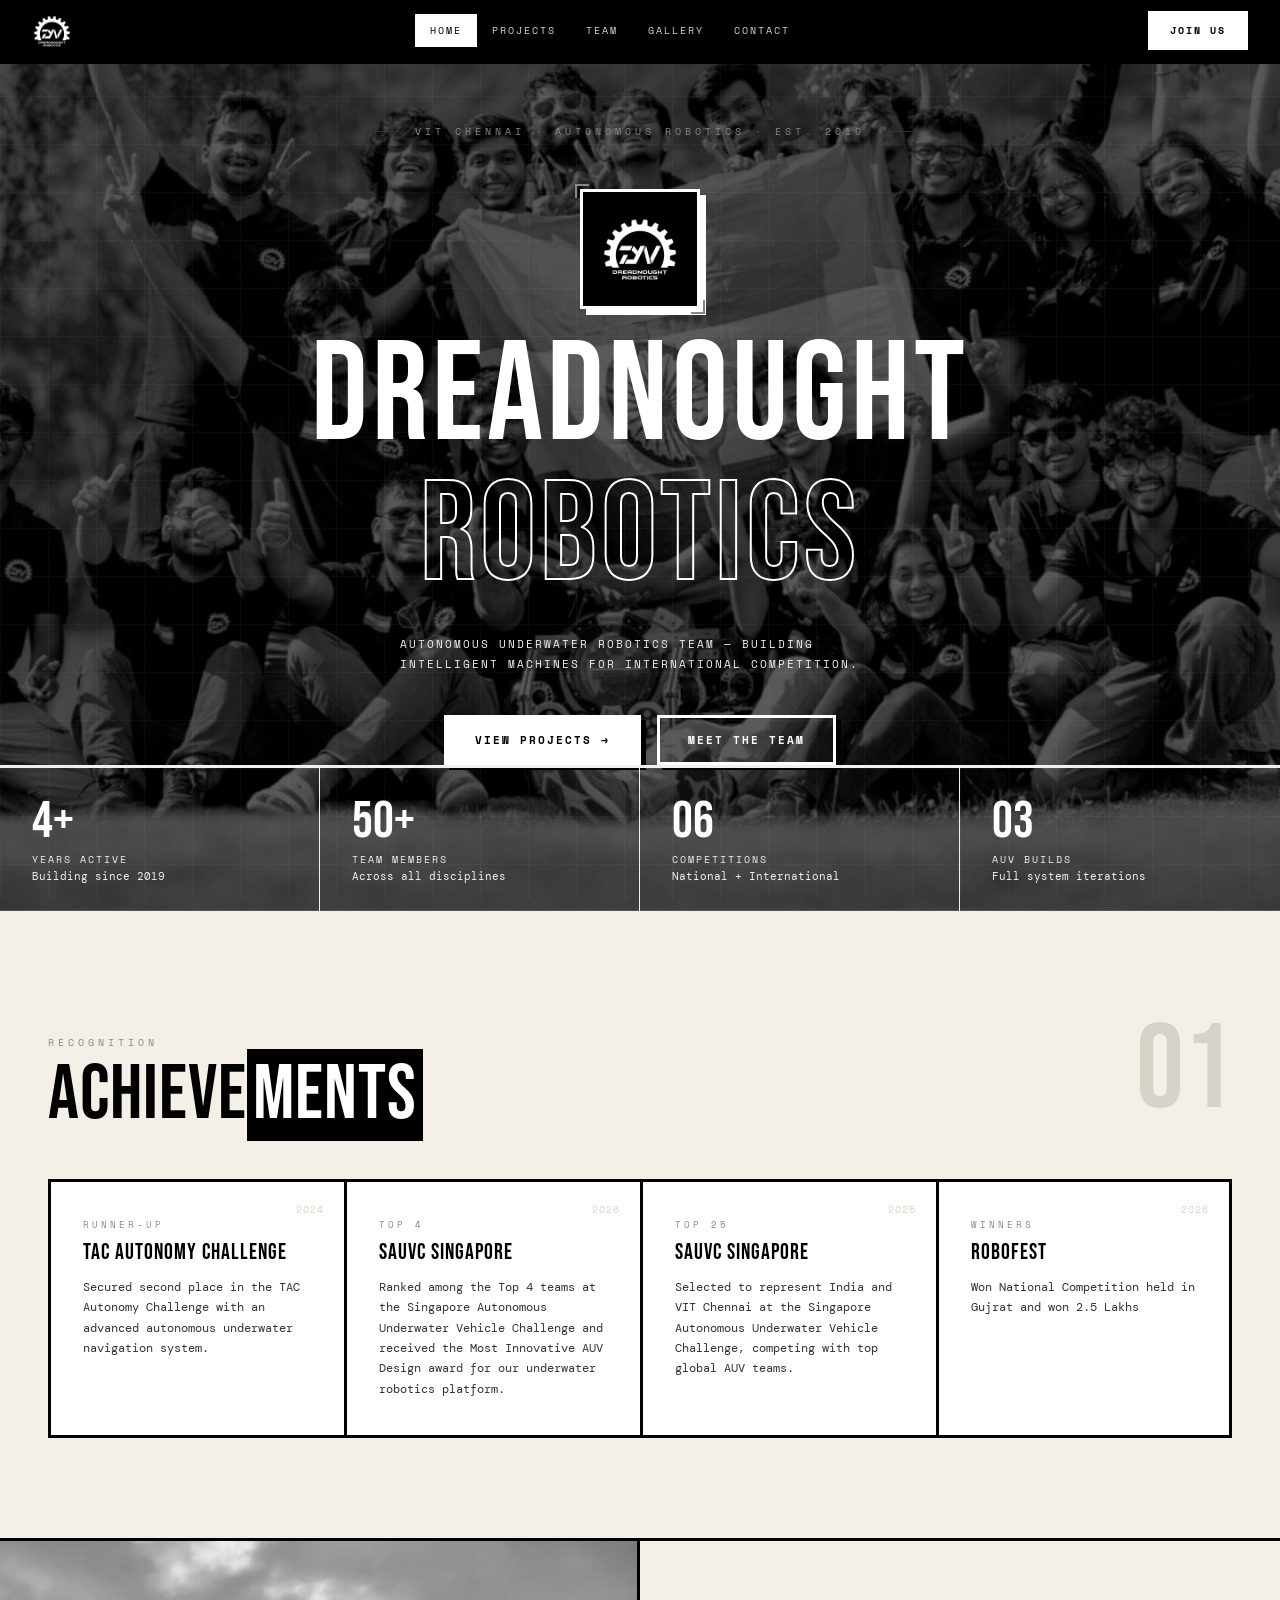
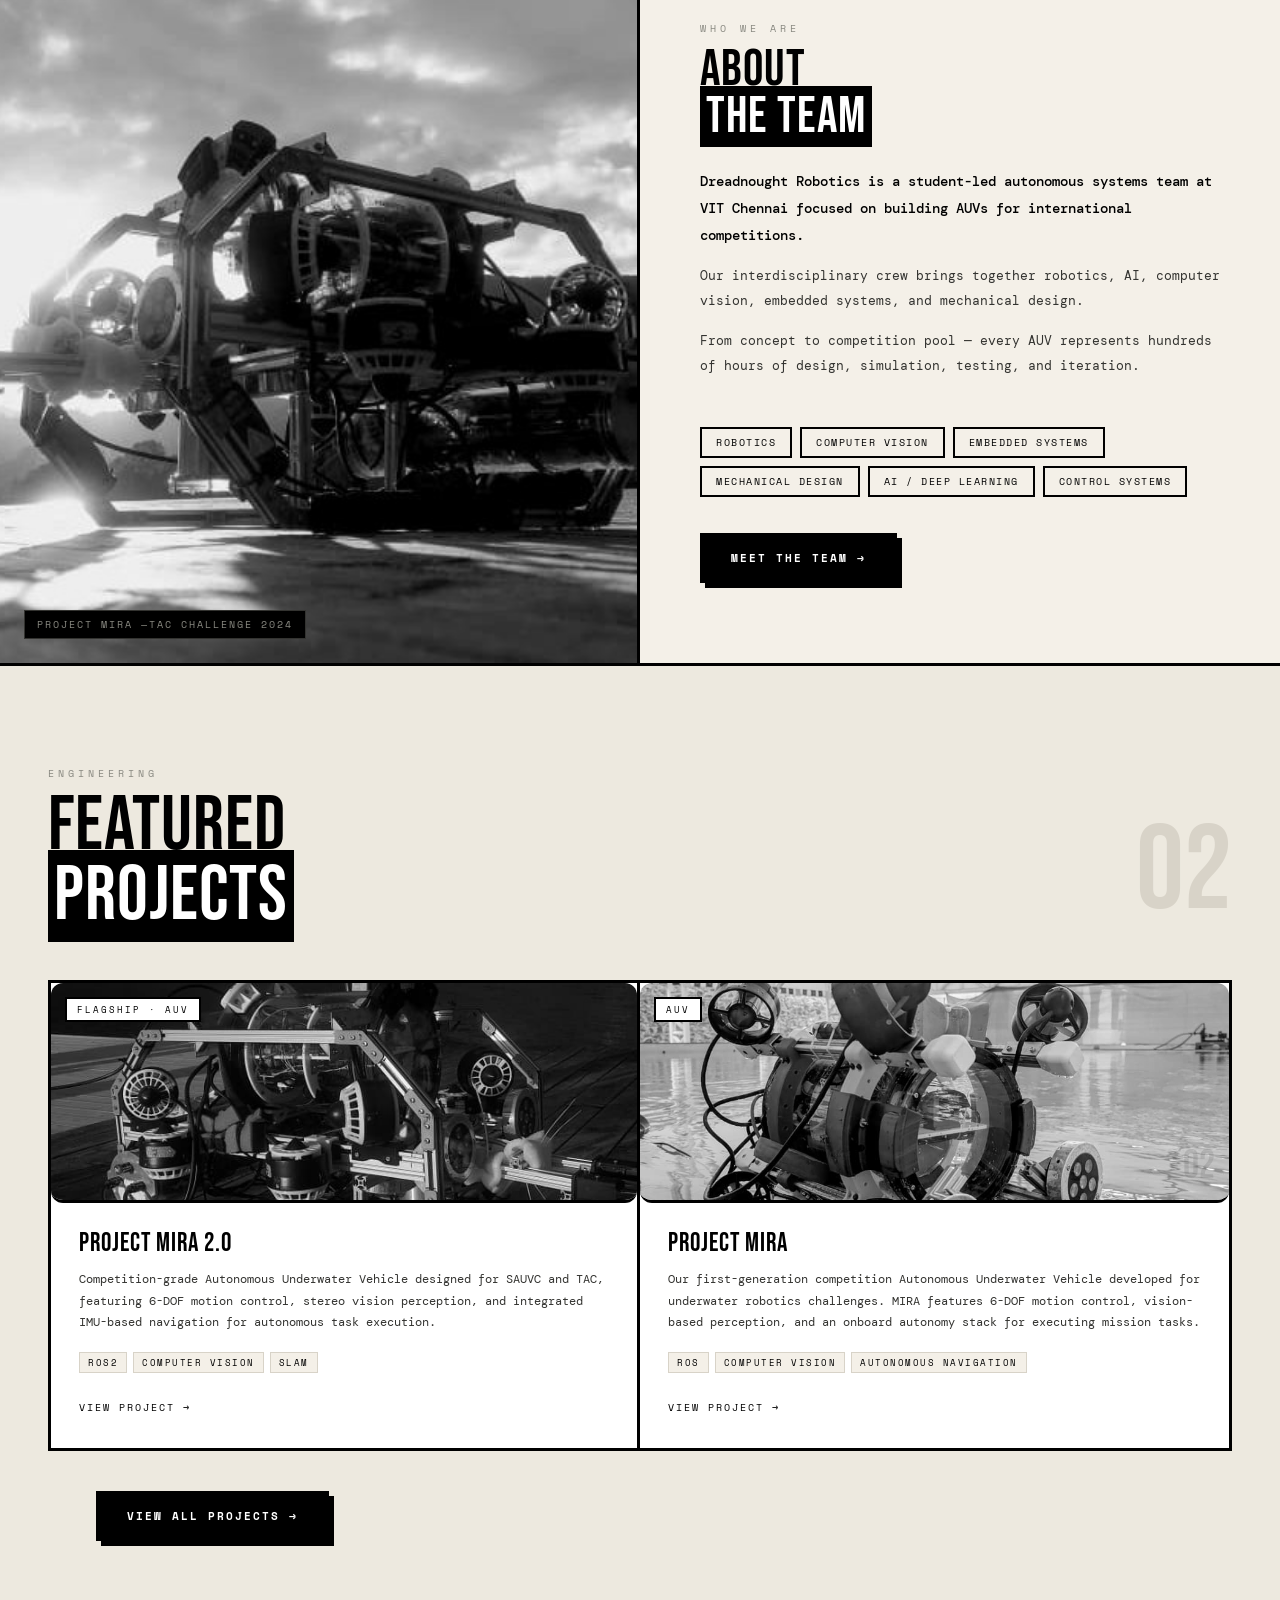
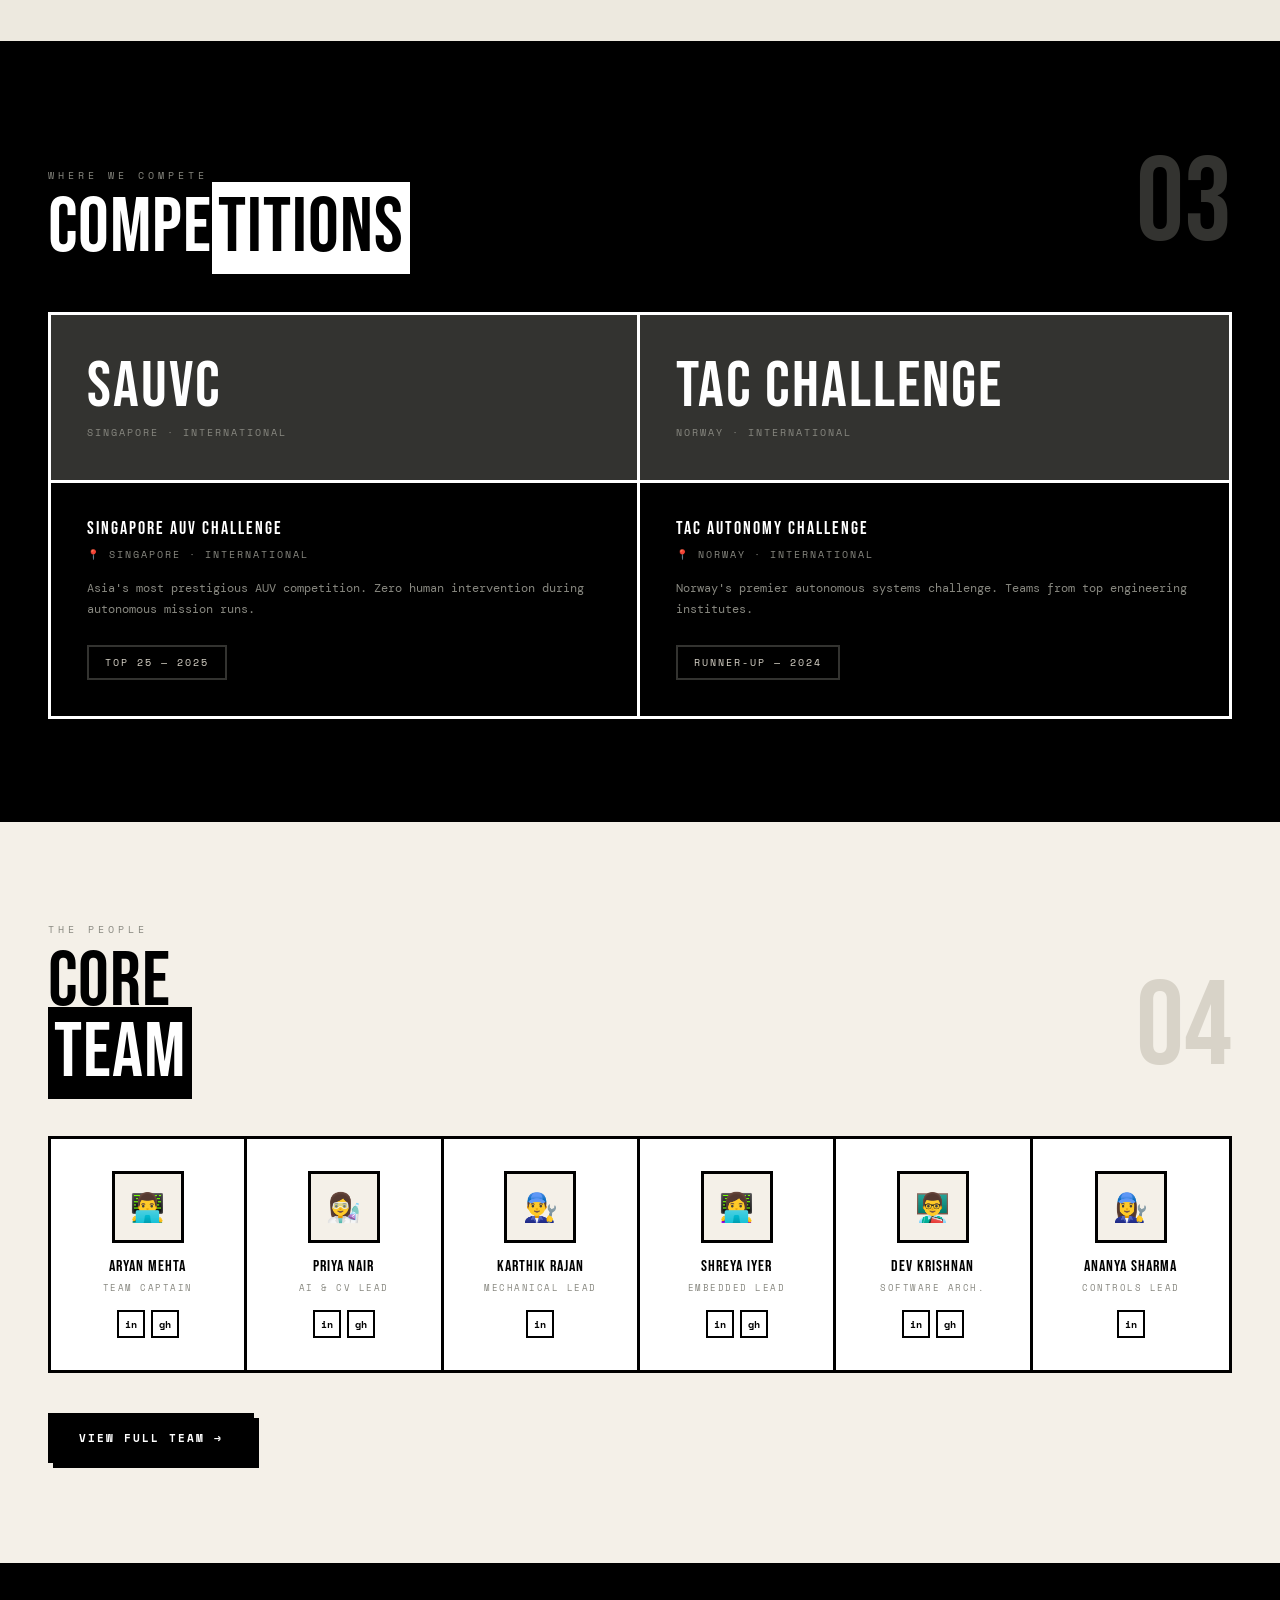
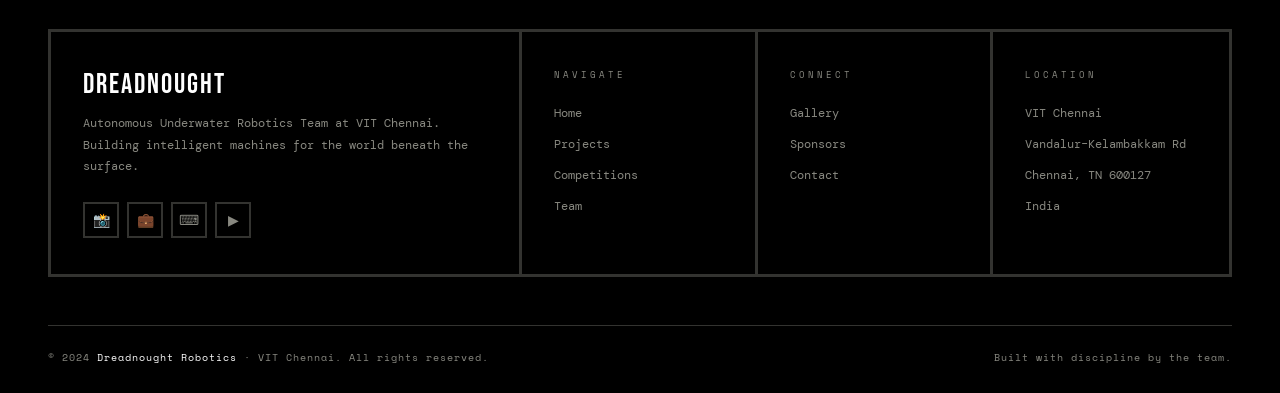
==== index.html @ ab7c11ac "routine: fixing team details" ====
<!DOCTYPE html>
<html lang="en">
<head>
  <meta charset="UTF-8">
  <meta name="viewport" content="width=device-width, initial-scale=1.0">
  <title>DREADNOUGHT ROBOTICS</title>
  <link href="https://fonts.googleapis.com/css2?family=Space+Mono:ital,wght@0,400;0,700;1,400;1,700&family=Bebas+Neue&family=DM+Mono:ital,wght@0,300;0,400;0,500;1,300&display=swap" rel="stylesheet">
  <link rel="stylesheet" href="styles.css">
</head>
<body>

<!-- NAVBAR -->

<nav id="navbar">
  <div class="nav-logo" onclick="showPage('home')">
    <!-- <div class="nav-logo-mark">D</div> -->
    <!-- <div class="nav-logo-text">Dreadnought</div> -->

    <img src="assets/DNT Logo Remastered White.png" alt="Dreadnought Logo" style="height:40px;">
  </div>
  <ul class="nav-links">
    <li><a href="#" onclick="showPage('home')"         id="nav-home"         class="active">Home</a></li>
    <li><a href="#" onclick="showPage('projects')"     id="nav-projects">Projects</a></li>
    <!-- <li><a href="#" onclick="showPage('competitions')" id="nav-competitions">Competitions</a></li> -->
    <li><a href="#" onclick="showPage('team')"         id="nav-team">Team</a></li>
    <li><a href="#" onclick="showPage('gallery')"      id="nav-gallery">Gallery</a></li>
    <!-- <li><a href="#" onclick="showPage('sponsors')"     id="nav-sponsors">Sponsors</a></li> -->
    <li><a href="#" onclick="showPage('contact')"      id="nav-contact">Contact</a></li>
  </ul>
  <a href="#" class="nav-cta" onclick="showPage('contact')">Join Us</a>
  <div class="hamburger" onclick="toggleMenu()">
    <span></span><span></span><span></span>
  </div>
</nav>

<div class="mobile-menu" id="mobile-menu">
  <a href="#" onclick="showPage('home');toggleMenu()">Home</a>
  <a href="#" onclick="showPage('projects');toggleMenu()">Projects</a>
  <!-- <a href="#" onclick="showPage('competitions');toggleMenu()">Competitions</a> -->

  <a href="#" onclick="showPage('team');toggleMenu()">Team</a>
  <a href="#" onclick="showPage('gallery');toggleMenu()">Gallery</a>
  <!-- <a href="#" onclick="showPage('sponsors');toggleMenu()">Sponsors</a> -->
  <a href="#" onclick="showPage('contact');toggleMenu()">Contact</a>
</div>


<!-- ============================================================
     HOME PAGE
     ============================================================ -->
<div id="page-home" class="page active">

  <!-- HERO -->
  <div class="hero">
    <div class="hero-center">
      <div class="hero-eyebrow">VIT Chennai &middot; Autonomous Robotics &middot; Est. 2019</div>
      <div class="hero-logo-block">
        <img src="assets/DNT Logo Remastered White.png" alt="DR Logo" style="width:80px; height:80px; object-fit:contain;">
      </div>
      <span class="hero-title-top">DREADNOUGHT</span>
      <span class="hero-title-bottom">ROBOTICS</span>
      <p class="hero-sub">Autonomous Underwater Robotics Team &mdash; Building intelligent machines for international competition.</p>
      <div class="hero-buttons">
        <button class="btn-brutal white" onclick="showPage('projects')">View Projects &rarr;</button>
        <button class="btn-brutal outline" onclick="showPage('team')">Meet the Team</button>
      </div>
    </div>
    <div class="hero-stats-bar">
      <div class="hero-stat-col">
        <div class="hero-stat-num">4+</div>
        <div class="hero-stat-label">Years Active</div>
        <div class="hero-stat-desc">Building since 2019</div>
      </div>
      <div class="hero-stat-col">
        <div class="hero-stat-num">50+</div>
        <div class="hero-stat-label">Team Members</div>
        <div class="hero-stat-desc">Across all disciplines</div>
      </div>
      <div class="hero-stat-col">
        <div class="hero-stat-num">06</div>
        <div class="hero-stat-label">Competitions</div>
        <div class="hero-stat-desc">National + International</div>
      </div>
      <div class="hero-stat-col">
        <div class="hero-stat-num">03</div>
        <div class="hero-stat-label">AUV Builds</div>
        <div class="hero-stat-desc">Full system iterations</div>
      </div>
    </div>
  </div>

  <!-- ACHIEVEMENTS -->
  <section class="achievements">
    <div class="section-inner">
      <div class="section-header">
        <div>
          <div class="section-label">Recognition</div>
          <div class="section-title">ACHIEVE<span class="inv">MENTS</span></div>
        </div>
        <div class="section-num">01</div>
      </div>
      <div class="achievements-grid">
        <div class="achievement-card">
          <div class="achievement-year">2024</div>
          <div class="achievement-rank">Runner-Up</div>
          <div class="achievement-title">TAC Autonomy Challenge</div>
          <div class="achievement-desc">Secured second place in the TAC Autonomy Challenge with an advanced autonomous underwater navigation system.</div>
        </div>
        <div class="achievement-card">
          <div class="achievement-year">2026</div>
          <div class="achievement-rank">Top 4</div>
          <div class="achievement-title">SAUVC Singapore</div>
          <div class="achievement-desc"> Ranked among the Top 4 teams at the Singapore Autonomous Underwater Vehicle Challenge and received the Most Innovative AUV Design award for our underwater robotics platform.</div>
        </div>
        <div class="achievement-card">
          <div class="achievement-year">2025</div>
          <div class="achievement-rank">Top 25</div>
          <div class="achievement-title">SAUVC Singapore</div>
          <div class="achievement-desc">Selected to represent India and VIT Chennai at the Singapore Autonomous Underwater Vehicle Challenge, competing with top global AUV teams.</div>
        </div>
        <div class="achievement-card">
          <div class="achievement-year">2026</div>
          <div class="achievement-rank">Winners</div>
          <div class="achievement-title">Robofest</div>
          <div class="achievement-desc">Won National Competition held in Gujrat and won 2.5 Lakhs</div>
        </div>
      </div>
    </div>
  </section>

  <!-- ABOUT -->
  <div class="about">
    <div class="about-img-side">
      <img src="assets/AUV-MIRA223.jpeg" alt="MIRA AUV 2023" style="width:100%; height:100%; object-fit:cover;">
      <div class="about-img-label">Project MIRA &mdash;TAC Challenge 2024</div>
    </div>
    <div class="about-content-side">
      <div class="section-label">Who We Are</div>
      <div class="section-title" style="font-size:clamp(40px,4vw,60px);margin-bottom:28px;">ABOUT<br><span class="inv">THE TEAM</span></div>
      <p class="about-text primary">Dreadnought Robotics is a student-led autonomous systems team at VIT Chennai focused on building AUVs for international competitions.</p>
      <p class="about-text">Our interdisciplinary crew brings together robotics, AI, computer vision, embedded systems, and mechanical design.</p>
      <p class="about-text">From concept to competition pool &mdash; every AUV represents hundreds of hours of design, simulation, testing, and iteration.</p>
      <div class="about-tags">
        <span class="about-tag">Robotics</span>
        <span class="about-tag">Computer Vision</span>
        <span class="about-tag">Embedded Systems</span>
        <span class="about-tag">Mechanical Design</span>
        <span class="about-tag">AI / Deep Learning</span>
        <span class="about-tag">Control Systems</span>
      </div>
      <div style="margin-top:36px;">
        <button class="btn-brutal dark" onclick="showPage('team')">Meet the Team &rarr;</button>
      </div>
    </div>
  </div>

  <!-- FEATURED PROJECTS -->
  <section class="projects-section">
    <div class="section-inner">
      <div class="section-header">
        <div>
          <div class="section-label">Engineering</div>
          <div class="section-title">FEATURED<br><span class="inv">PROJECTS</span></div>
        </div>
        <div class="section-num">02</div>
      </div>
    </div>
    <div class="projects-grid">
      <div class="project-card" onclick="showPage('projects')">
        <div class="project-img-neo">
          <img src="assets/MIRA2.jpeg" alt="Project MIRA 2.0 AUV">
          <div class="project-img-badge">Flagship · AUV</div>
          <div class="project-num">01</div>
        </div>
        <div class="project-content-inner">
          <div class="project-title">Project MIRA 2.0 </div>
          <div class="project-desc">Competition-grade Autonomous Underwater Vehicle designed for SAUVC and TAC, featuring 6-DOF motion control, stereo vision perception, and integrated IMU-based navigation for autonomous task execution.</div>
          <div class="project-tags"><span class="project-tag">ROS2</span><span class="project-tag">Computer Vision</span><span class="project-tag">SLAM</span></div>
          <a class="project-link">View Project &rarr;</a>
        </div>
      </div>
      <div class="project-card" onclick="showPage('projects')">
  <div class="project-img-neo">
    <img src="assets/MIRA1.jpeg" alt="Project MIRA AUV">
    <div class="project-img-badge">AUV</div>
    <div class="project-num">02</div>
  </div>

  <div class="project-content-inner">
    <div class="project-title">Project MIRA</div>

    <div class="project-desc">
      Our first-generation competition Autonomous Underwater Vehicle developed for underwater robotics challenges.
      MIRA features 6-DOF motion control, vision-based perception, and an onboard autonomy stack for executing mission tasks.
    </div>

    <div class="project-tags">
      <span class="project-tag">ROS</span>
      <span class="project-tag">Computer Vision</span>
      <span class="project-tag">Autonomous Navigation</span>
    </div>

    <a class="project-link">View Project &rarr;</a>
  </div>
</div>
    </div>
    <div style="padding:40px 48px 0; max-width:1280px; margin:0 auto;">
      <button class="btn-brutal dark" onclick="showPage('projects')">View All Projects &rarr;</button>
    </div>
  </section>

  <!-- COMPETITIONS PREVIEW -->
  <section class="competitions-section">
    <div class="section-inner">
      <div class="section-header">
        <div>
          <div class="section-label">Where We Compete</div>
          <div class="section-title" style="color:var(--white);">COMPE<span style="background:var(--white);color:var(--black);padding:0 6px;">TITIONS</span></div>
        </div>
        <div class="section-num" style="color:var(--grey-dark);">03</div>
      </div>
      <div class="competitions-grid">
        <div class="competition-card" onclick="showPage('competitions')">
          <div class="competition-header">
            <div>
              <div class="competition-header-title">SAUVC</div>
              <div style="font-family:var(--font-mono);font-size:10px;letter-spacing:2px;color:var(--grey-mid);margin-top:6px;text-transform:uppercase;">Singapore &middot; International</div>
            </div>
          </div>
          <div class="competition-content">
            <div class="competition-name">Singapore AUV Challenge</div>
            <div class="competition-location">&#x1F4CD; Singapore &middot; International</div>
            <div class="competition-desc">Asia's most prestigious AUV competition. Zero human intervention during autonomous mission runs.</div>
            <div class="competition-result"> TOP 25 &mdash; 2025</div>
          </div>
        </div>
        <div class="competition-card" onclick="showPage('competitions')">
          <div class="competition-header">
            <div>
              <div class="competition-header-title">TAC Challenge</div>
              <div style="font-family:var(--font-mono);font-size:10px;letter-spacing:2px;color:var(--grey-mid);margin-top:6px;text-transform:uppercase;">Norway &middot; International</div>
            </div>
          </div>
          <div class="competition-content">
            <div class="competition-name">TAC Autonomy Challenge</div>
            <div class="competition-location">&#x1F4CD; Norway &middot; International</div>
            <div class="competition-desc">Norway's premier autonomous systems challenge. Teams from top engineering institutes.</div>
            <div class="competition-result"> Runner-Up &mdash; 2024</div>
          </div>
        </div>
      </div>
    </div>
  </section>

  <!-- TEAM PREVIEW -->
  <section class="team-preview">
    <div class="section-inner">
      <div class="section-header">
        <div>
          <div class="section-label">The People</div>
          <div class="section-title">CORE<br><span class="inv">TEAM</span></div>
        </div>
        <div class="section-num">04</div>
      </div>
      <div class="team-preview-grid">
        <div class="team-card"><div class="team-avatar">&#x1F468;&#x200D;&#x1F4BB;</div><div class="team-name">Aryan Mehta</div><div class="team-role">Team Captain</div><div class="team-links"><div class="team-link-btn">in</div><div class="team-link-btn">gh</div></div></div>
        <div class="team-card"><div class="team-avatar">&#x1F469;&#x200D;&#x1F52C;</div><div class="team-name">Priya Nair</div><div class="team-role">AI &amp; CV Lead</div><div class="team-links"><div class="team-link-btn">in</div><div class="team-link-btn">gh</div></div></div>
        <div class="team-card"><div class="team-avatar">&#x1F468;&#x200D;&#x1F527;</div><div class="team-name">Karthik Rajan</div><div class="team-role">Mechanical Lead</div><div class="team-links"><div class="team-link-btn">in</div></div></div>
        <div class="team-card"><div class="team-avatar">&#x1F469;&#x200D;&#x1F4BB;</div><div class="team-name">Shreya Iyer</div><div class="team-role">Embedded Lead</div><div class="team-links"><div class="team-link-btn">in</div><div class="team-link-btn">gh</div></div></div>
        <div class="team-card"><div class="team-avatar">&#x1F468;&#x200D;&#x1F3EB;</div><div class="team-name">Dev Krishnan</div><div class="team-role">Software Arch.</div><div class="team-links"><div class="team-link-btn">in</div><div class="team-link-btn">gh</div></div></div>
        <div class="team-card"><div class="team-avatar">&#x1F469;&#x200D;&#x1F527;</div><div class="team-name">Ananya Sharma</div><div class="team-role">Controls Lead</div><div class="team-links"><div class="team-link-btn">in</div></div></div>
      </div>
      <div style="margin-top:40px;">
        <button class="btn-brutal dark" onclick="showPage('team')">View Full Team &rarr;</button>
      </div>
    </div>
  </section>

  <!-- FOOTER -->
  <footer>
    <div class="footer-grid">
      <div class="footer-col">
        <div class="footer-brand-name">DREADNOUGHT</div>
        <p class="footer-tagline">Autonomous Underwater Robotics Team at VIT Chennai. Building intelligent machines for the world beneath the surface.</p>
        <div class="footer-socials">
          <div class="footer-social">&#x1F4F8;</div>
          <div class="footer-social">&#x1F4BC;</div>
          <div class="footer-social">&#x2328;</div>
          <div class="footer-social">&#x25B6;</div>
        </div>
      </div>
      <div class="footer-col">
        <div class="footer-col-title">Navigate</div>
        <ul class="footer-links">
          <li><a href="#" onclick="showPage('home')">Home</a></li>
          <li><a href="#" onclick="showPage('projects')">Projects</a></li>
          <li><a href="#" onclick="showPage('competitions')">Competitions</a></li>
          <li><a href="#" onclick="showPage('team')">Team</a></li>
        </ul>
      </div>
      <div class="footer-col">
        <div class="footer-col-title">Connect</div>
        <ul class="footer-links">
          <li><a href="#" onclick="showPage('gallery')">Gallery</a></li>
          <li><a href="#" onclick="showPage('sponsors')">Sponsors</a></li>
          <li><a href="#" onclick="showPage('contact')">Contact</a></li>
        </ul>
      </div>
      <div class="footer-col">
        <div class="footer-col-title">Location</div>
        <ul class="footer-links">
          <li><a href="#">VIT Chennai</a></li>
          <li><a href="#">Vandalur&ndash;Kelambakkam Rd</a></li>
          <li><a href="#">Chennai, TN 600127</a></li>
          <li><a href="#">India</a></li>
        </ul>
      </div>
    </div>
    <div class="footer-bottom">
      <div class="footer-copy">&copy; 2024 <span>Dreadnought Robotics</span> &middot; VIT Chennai. All rights reserved.</div>
      <div class="footer-copy" style="font-size:10px;">Built with discipline by the team.</div>
    </div>
  </footer>

</div><!-- /page-home -->


<!-- ============================================================
     PROJECTS PAGE
     ============================================================ -->
<div id="page-projects" class="page">
  <div class="page-banner">
    <div class="page-banner-sub">Engineering Work</div>
    <h1 class="page-banner-title">OUR <span class="stroke">PROJECTS</span></h1>
    <p class="page-banner-desc">Full AUV builds to specialized subsystem R&amp;D &mdash; each project advances our capability.</p>
    <div class="page-banner-num">02</div>
  </div>
  <div class="projects-page">
    <div class="projects-page-grid">
      <div class="proj-page-card">
        <div class="project-img-neo"><div class="project-img-neo-bg">AUV</div><div class="project-img-badge">Flagship</div><div class="project-num">01</div></div>
        <div class="project-content-inner">
          <div class="project-title">MIRA AUV</div>
          <div class="project-desc">8 thruster 6-DOF control, custom waterproof electronics, stereo vision, DVL-IMU navigation. Built for SAUVC tasks including gate navigation, buoy targeting, and torpedo firing.</div>
          <div class="project-tags"><span class="project-tag">ROS2</span><span class="project-tag">C++</span><span class="project-tag">Python</span><span class="project-tag">SLAM</span></div>
          <a class="project-link" href="#">GitHub &rarr;</a>
        </div>
      </div>
      <div class="proj-page-card">
        <div class="project-img-neo"><div class="project-img-neo-bg">ARM</div><div class="project-img-badge">Manipulation</div><div class="project-num">02</div></div>
        <div class="project-content-inner">
          <div class="project-title">Dexterous Arm</div>
          <div class="project-desc">7-DOF underwater manipulator with compliant force feedback. Custom servo controllers integrated with MIRA for competition manipulation challenges.</div>
          <div class="project-tags"><span class="project-tag">Servo Control</span><span class="project-tag">Force Sensing</span><span class="project-tag">MoveIt2</span></div>
          <a class="project-link" href="#">GitHub &rarr;</a>
        </div>
      </div>
      <div class="proj-page-card">
        <div class="project-img-neo"><div class="project-img-neo-bg">CV</div><div class="project-img-badge">AI / Vision</div><div class="project-num">03</div></div>
        <div class="project-content-inner">
          <div class="project-title">CV Detection Pipeline</div>
          <div class="project-desc">Real-time underwater detection and segmentation. Custom YOLOv8 models trained for gates, buoys, and markers in variable visibility conditions.</div>
          <div class="project-tags"><span class="project-tag">YOLOv8</span><span class="project-tag">PyTorch</span><span class="project-tag">OpenCV</span><span class="project-tag">TensorRT</span></div>
          <a class="project-link" href="#">GitHub &rarr;</a>
        </div>
      </div>
      <div class="proj-page-card">
        <div class="project-img-neo"><div class="project-img-neo-bg">NAV</div><div class="project-img-badge">Navigation</div><div class="project-num">04</div></div>
        <div class="project-content-inner">
          <div class="project-title">Navigation Stack</div>
          <div class="project-desc">Sensor fusion combining DVL velocity, IMU orientation, pressure depth. Extended Kalman Filter with &lt;5cm position accuracy.</div>
          <div class="project-tags"><span class="project-tag">EKF</span><span class="project-tag">DVL</span><span class="project-tag">IMU Fusion</span></div>
          <a class="project-link" href="#">GitHub &rarr;</a>
        </div>
      </div>
      <div class="proj-page-card">
        <div class="project-img-neo"><div class="project-img-neo-bg">PCB</div><div class="project-img-badge">Hardware</div><div class="project-num">05</div></div>
        <div class="project-content-inner">
          <div class="project-title">Power &amp; Electronics PCB</div>
          <div class="project-desc">Custom power distribution and control board. LiPo BMS, thruster ESC control, kill switch, leak detection, and full sensor data logging.</div>
          <div class="project-tags"><span class="project-tag">PCB Design</span><span class="project-tag">KiCad</span><span class="project-tag">STM32</span><span class="project-tag">BMS</span></div>
          <a class="project-link" href="#">GitHub &rarr;</a>
        </div>
      </div>
      <div class="proj-page-card">
        <div class="project-img-neo"><div class="project-img-neo-bg">SIM</div><div class="project-img-badge">Simulation</div><div class="project-num">06</div></div>
        <div class="project-content-inner">
          <div class="project-title">Gazebo Simulation</div>
          <div class="project-desc">High-fidelity Gazebo environment for MIRA testing. Hydrodynamic modeling, underwater rendering, and full sensor simulation for pre-pool validation.</div>
          <div class="project-tags"><span class="project-tag">Gazebo</span><span class="project-tag">ROS2</span><span class="project-tag">URDF</span><span class="project-tag">Hydrodynamics</span></div>
          <a class="project-link" href="#">GitHub &rarr;</a>
        </div>
      </div>
    </div>
  </div>
  <footer><div class="footer-bottom" style="border-top:none;"><div class="footer-copy">&copy; 2024 <span>Dreadnought Robotics</span></div><a href="#" onclick="showPage('home')" style="font-family:var(--font-mono);font-size:10px;color:var(--grey-mid);">&larr; Home</a></div></footer>
</div><!-- /page-projects -->


<!-- ============================================================
     COMPETITIONS PAGE
     ============================================================ -->
<div id="page-competitions" class="page">
  <div class="page-banner">
    <div class="page-banner-sub">Where We Compete</div>
    <h1 class="page-banner-title"><span class="stroke">COMPE</span>TITIONS</h1>
    <p class="page-banner-desc">Representing VIT Chennai on international and national stages against the best in the world.</p>
    <div class="page-banner-num">03</div>
  </div>
  <div class="comp-page">
    <div class="comp-block">
      <div class="comp-block-header">
        <div>
          <div class="comp-block-title">SAUVC</div>
          <div class="comp-block-subtitle">Singapore Autonomous Underwater Vehicle Challenge</div>
        </div>
        <div style="font-family:var(--font-display);font-size:80px;color:rgba(255,255,255,0.12);">&#x1F30A;</div>
      </div>
      <div class="comp-block-body">
        <div class="comp-block-left">
          <div class="comp-result-tag">&#x2713; Selected to Compete &mdash; 2023</div>
          <div class="comp-info-row"><div class="comp-info-label">Full Name</div><div class="comp-info-value">Singapore Autonomous Underwater Vehicle Challenge</div></div>
          <div class="comp-info-row"><div class="comp-info-label">Location</div><div class="comp-info-value">Singapore &middot; Annual International Competition</div></div>
          <div class="comp-info-row"><div class="comp-info-label">About</div><div class="comp-info-value">Asia's most prestigious AUV competition. Teams from universities globally must complete all missions fully autonomously &mdash; zero human intervention during runs.</div></div>
        </div>
        <div class="comp-block-right">
          <div class="comp-tasks-title">Competition Tasks</div>
          <ul class="comp-tasks-list">
            <li class="comp-task-item">Gate Navigation</li>
            <li class="comp-task-item">Buoy Targeting &amp; Touching</li>
            <li class="comp-task-item">Torpedo Firing</li>
            <li class="comp-task-item">Object Dropping into Bins</li>
            <li class="comp-task-item">Acoustic Homing</li>
            <li class="comp-task-item">Position Hold</li>
          </ul>
        </div>
      </div>
    </div>
    <div class="comp-block" style="margin-top:32px;">
      <div class="comp-block-header">
        <div>
          <div class="comp-block-title">TAC</div>
          <div class="comp-block-subtitle">TAC Autonomy Challenge &mdash; India</div>
        </div>
        <div style="font-family:var(--font-display);font-size:80px;color:rgba(255,255,255,0.12);">&#x2699;&#xFE0F;</div>
      </div>
      <div class="comp-block-body">
        <div class="comp-block-left">
          <div class="comp-result-tag">&#x1F948; Runner-Up &mdash; 2023</div>
          <div class="comp-info-row"><div class="comp-info-label">Full Name</div><div class="comp-info-value">TAC Autonomy Challenge</div></div>
          <div class="comp-info-row"><div class="comp-info-label">Location</div><div class="comp-info-value">India &middot; Annual National Competition</div></div>
          <div class="comp-info-row"><div class="comp-info-label">About</div><div class="comp-info-value">India's premier autonomous systems challenge. Attracts teams from IITs, NITs, and top engineering institutions. Dreadnought secured Runner-Up in the underwater category in 2023.</div></div>
        </div>
        <div class="comp-block-right">
          <div class="comp-tasks-title">Competition Tasks</div>
          <ul class="comp-tasks-list">
            <li class="comp-task-item">Autonomous Navigation</li>
            <li class="comp-task-item">Underwater Object Detection</li>
            <li class="comp-task-item">Waypoint Following</li>
            <li class="comp-task-item">System Integration Judging</li>
          </ul>
        </div>
      </div>
    </div>
  </div>
  <footer><div class="footer-bottom" style="border-top:none;"><div class="footer-copy">&copy; 2024 <span>Dreadnought Robotics</span></div><a href="#" onclick="showPage('home')" style="font-family:var(--font-mono);font-size:10px;color:var(--grey-mid);">&larr; Home</a></div></footer>
</div><!-- /page-competitions -->


<!-- ============================================================
     TEAM PAGE
     ============================================================ -->
<div id="page-team" class="page">
  <div class="page-banner">
    <div class="page-banner-sub">The People</div>
    <h1 class="page-banner-title">THE <span class="stroke">TEAM</span></h1>
    <p class="page-banner-desc">50+ engineers, researchers, and builders united by a shared obsession with autonomous systems.</p>
    <div class="page-banner-num">04</div>
  </div>
  <div class="team-page-content">
    <div class="team-divider">
      <div class="team-divider-title">Core Board</div>
      <div class="team-divider-badge">Leadership &middot; 5 Members</div>
    </div>
    <div class="team-page-grid">
      <div class="team-card-page"><div class="team-avatar" style="width:80px;height:80px;font-size:32px;margin-bottom:16px;">&#x1F468;&#x200D;&#x1F4BB;</div><div class="team-name">Aryan Mehta</div><div class="team-role">Team Captain</div><div class="team-links"><div class="team-link-btn">in</div><div class="team-link-btn">gh</div></div></div>
      <div class="team-card-page"><div class="team-avatar" style="width:80px;height:80px;font-size:32px;margin-bottom:16px;">&#x1F469;&#x200D;&#x1F52C;</div><div class="team-name">Priya Nair</div><div class="team-role">AI &amp; CV Lead</div><div class="team-links"><div class="team-link-btn">in</div><div class="team-link-btn">gh</div></div></div>
      <div class="team-card-page"><div class="team-avatar" style="width:80px;height:80px;font-size:32px;margin-bottom:16px;">&#x1F468;&#x200D;&#x1F527;</div><div class="team-name">Karthik Rajan</div><div class="team-role">Mechanical Lead</div><div class="team-links"><div class="team-link-btn">in</div></div></div>
      <div class="team-card-page"><div class="team-avatar" style="width:80px;height:80px;font-size:32px;margin-bottom:16px;">&#x1F469;&#x200D;&#x1F4BB;</div><div class="team-name">Shreya Iyer</div><div class="team-role">Embedded Lead</div><div class="team-links"><div class="team-link-btn">in</div><div class="team-link-btn">gh</div></div></div>
      <div class="team-card-page"><div class="team-avatar" style="width:80px;height:80px;font-size:32px;margin-bottom:16px;">&#x1F468;&#x200D;&#x1F3EB;</div><div class="team-name">Dev Krishnan</div><div class="team-role">Software Arch.</div><div class="team-links"><div class="team-link-btn">in</div><div class="team-link-btn">gh</div></div></div>
    </div>
    <div class="team-divider" style="margin-top:48px;">
      <div class="team-divider-title">Board Members</div>
      <div class="team-divider-badge">Domain Leads &middot; 6 Members</div>
    </div>
    <div class="team-page-grid">
      <div class="team-card-page"><div class="team-avatar" style="width:72px;height:72px;font-size:26px;margin-bottom:14px;">&#x1F469;&#x200D;&#x1F527;</div><div class="team-name">Ananya Sharma</div><div class="team-role">Controls Lead</div><div class="team-links"><div class="team-link-btn">in</div></div></div>
      <div class="team-card-page"><div class="team-avatar" style="width:72px;height:72px;font-size:26px;margin-bottom:14px;">&#x1F468;&#x200D;&#x1F3A8;</div><div class="team-name">Rohan Pillai</div><div class="team-role">CAD &amp; Design Lead</div><div class="team-links"><div class="team-link-btn">in</div></div></div>
      <div class="team-card-page"><div class="team-avatar" style="width:72px;height:72px;font-size:26px;margin-bottom:14px;">&#x1F469;&#x200D;&#x1F52C;</div><div class="team-name">Meera Subramanian</div><div class="team-role">Navigation Lead</div><div class="team-links"><div class="team-link-btn">in</div><div class="team-link-btn">gh</div></div></div>
      <div class="team-card-page"><div class="team-avatar" style="width:72px;height:72px;font-size:26px;margin-bottom:14px;">&#x1F468;&#x200D;&#x1F4BC;</div><div class="team-name">Vishal Kumar</div><div class="team-role">Operations</div><div class="team-links"><div class="team-link-btn">in</div></div></div>
      <div class="team-card-page"><div class="team-avatar" style="width:72px;height:72px;font-size:26px;margin-bottom:14px;">&#x1F469;&#x200D;&#x1F4BC;</div><div class="team-name">Neha Varma</div><div class="team-role">Sponsorship Lead</div><div class="team-links"><div class="team-link-btn">in</div></div></div>
      <div class="team-card-page"><div class="team-avatar" style="width:72px;height:72px;font-size:26px;margin-bottom:14px;">&#x1F468;&#x200D;&#x1F52C;</div><div class="team-name">Akash Reddy</div><div class="team-role">Electronics Lead</div><div class="team-links"><div class="team-link-btn">in</div><div class="team-link-btn">gh</div></div></div>
    </div>
    <div class="team-divider" style="margin-top:48px;">
      <div class="team-divider-title">Members</div>
      <div class="team-divider-badge">Full Team &middot; 40+ Members</div>
    </div>
    <div class="team-page-grid">
      <div class="team-card-page"><div class="team-avatar" style="width:60px;height:60px;font-size:20px;margin-bottom:12px;">&#x1F464;</div><div class="team-name">Rahul Singh</div><div class="team-role">Software Dev</div><div class="team-links"><div class="team-link-btn">gh</div></div></div>
      <div class="team-card-page"><div class="team-avatar" style="width:60px;height:60px;font-size:20px;margin-bottom:12px;">&#x1F464;</div><div class="team-name">Kavya Menon</div><div class="team-role">CV Engineer</div><div class="team-links"><div class="team-link-btn">in</div></div></div>
      <div class="team-card-page"><div class="team-avatar" style="width:60px;height:60px;font-size:20px;margin-bottom:12px;">&#x1F464;</div><div class="team-name">Siddharth Joshi</div><div class="team-role">Mech. Eng.</div><div class="team-links"><div class="team-link-btn">in</div></div></div>
      <div class="team-card-page"><div class="team-avatar" style="width:60px;height:60px;font-size:20px;margin-bottom:12px;">&#x1F464;</div><div class="team-name">Tanvi Patel</div><div class="team-role">Embedded Dev</div><div class="team-links"><div class="team-link-btn">gh</div></div></div>
      <div class="team-card-page"><div class="team-avatar" style="width:60px;height:60px;font-size:20px;margin-bottom:12px;">&#x1F464;</div><div class="team-name">Aditya Rao</div><div class="team-role">Control Systems</div><div class="team-links"><div class="team-link-btn">in</div></div></div>
      <div class="team-card-page"><div class="team-avatar" style="width:60px;height:60px;font-size:20px;margin-bottom:12px;">&#x1F464;</div><div class="team-name">Ishaan Kapoor</div><div class="team-role">Simulation Eng.</div><div class="team-links"><div class="team-link-btn">gh</div></div></div>
      <div class="team-card-page"><div class="team-avatar" style="width:60px;height:60px;font-size:20px;margin-bottom:12px;">&#x1F464;</div><div class="team-name">Riya Desai</div><div class="team-role">PCB Design</div><div class="team-links"><div class="team-link-btn">in</div></div></div>
      <div class="team-card-page"><div class="team-avatar" style="width:60px;height:60px;font-size:20px;margin-bottom:12px;">&#x1F464;</div><div class="team-name">Vikram Nair</div><div class="team-role">ML Engineer</div><div class="team-links"><div class="team-link-btn">gh</div></div></div>
    </div>
  </div>
  <footer><div class="footer-bottom" style="border-top:none;"><div class="footer-copy">&copy; 2024 <span>Dreadnought Robotics</span></div><a href="#" onclick="showPage('home')" style="font-family:var(--font-mono);font-size:10px;color:var(--grey-mid);">&larr; Home</a></div></footer>
</div><!-- /page-team -->


<!-- ============================================================
     GALLERY PAGE
     ============================================================ -->
<div id="page-gallery" class="page">
  <div class="page-banner">
    <div class="page-banner-sub">Visual Archive</div>
    <h1 class="page-banner-title">THE <span class="stroke">GALLERY</span></h1>
    <p class="page-banner-desc">Competitions, pool tests, workshops, and the moments that define Dreadnought Robotics.</p>
    <div class="page-banner-num">05</div>
  </div>
  <div class="gallery-page">
    <div class="gallery-tabs">
      <div class="gallery-tab active" onclick="filterGallery('all', this)">All</div>
      <div class="gallery-tab" onclick="filterGallery('competition', this)">Competitions</div>
      <div class="gallery-tab" onclick="filterGallery('robot', this)">Robots</div>
      <div class="gallery-tab" onclick="filterGallery('team', this)">Team</div>
      <div class="gallery-tab" onclick="filterGallery('testing', this)">Testing</div>
    </div>
    <div class="gallery-grid">
      <div class="gallery-item span-2" data-cat="competition"><div class="gallery-item-bg">SAUVC</div><div class="gallery-item-num">01</div><div class="gallery-item-label">SAUVC 2023 &middot; Singapore Competition</div></div>
      <div class="gallery-item span-row" data-cat="robot"><div class="gallery-item-bg">MIRA</div><div class="gallery-item-num">02</div><div class="gallery-item-label">MIRA AUV &middot; Final Build</div></div>
      <div class="gallery-item" data-cat="testing"><div class="gallery-item-bg">TEST</div><div class="gallery-item-num">03</div><div class="gallery-item-label">Pool Testing Session</div></div>
      <div class="gallery-item" data-cat="team"><div class="gallery-item-bg">TEAM</div><div class="gallery-item-num">04</div><div class="gallery-item-label">Team Photograph 2023</div></div>
      <div class="gallery-item" data-cat="competition"><div class="gallery-item-bg">TAC</div><div class="gallery-item-num">05</div><div class="gallery-item-label">TAC &middot; Runner-Up Ceremony</div></div>
      <div class="gallery-item" data-cat="robot"><div class="gallery-item-bg">ARM</div><div class="gallery-item-num">06</div><div class="gallery-item-label">Robotic Arm &middot; Test Rig</div></div>
      <div class="gallery-item span-2" data-cat="testing"><div class="gallery-item-bg">BUILD</div><div class="gallery-item-num">07</div><div class="gallery-item-label">Workshop &middot; Electronics Assembly</div></div>
      <div class="gallery-item" data-cat="team"><div class="gallery-item-bg">NEW</div><div class="gallery-item-num">08</div><div class="gallery-item-label">Induction Day &middot; New Members 2024</div></div>
    </div>
  </div>
  <footer><div class="footer-bottom" style="border-top:none;"><div class="footer-copy">&copy; 2024 <span>Dreadnought Robotics</span></div><a href="#" onclick="showPage('home')" style="font-family:var(--font-mono);font-size:10px;color:var(--grey-mid);">&larr; Home</a></div></footer>
</div><!-- /page-gallery -->


<!-- ============================================================
     SPONSORS PAGE
     ============================================================ -->
<div id="page-sponsors" class="page">
  <div class="page-banner">
    <div class="page-banner-sub">Our Partners</div>
    <h1 class="page-banner-title">OUR <span class="stroke">SPONSORS</span></h1>
    <p class="page-banner-desc">The organizations that make our work possible. Their support enables us to compete and build.</p>
    <div class="page-banner-num">06</div>
  </div>
  <div class="sponsors-page">
    <div class="sponsors-tier">
      <div class="tier-header"><div class="tier-badge tier-gold-bg">Gold Partners</div><div class="tier-desc">Primary sponsors &middot; Maximum visibility</div></div>
      <div class="sponsors-grid">
        <div class="sponsor-card lg"><div class="sponsor-logo">&#x1F3ED;</div><div class="sponsor-name">Sponsor Co.</div></div>
        <div class="sponsor-card lg"><div class="sponsor-logo">&#x2699;&#xFE0F;</div><div class="sponsor-name">Tech Systems</div></div>
        <div class="sponsor-card lg"><div class="sponsor-logo">&#x1F52C;</div><div class="sponsor-name">Research Labs</div></div>
      </div>
    </div>
    <div class="sponsors-tier">
      <div class="tier-header"><div class="tier-badge tier-silver-bg">Silver Partners</div><div class="tier-desc">Secondary sponsors &middot; High visibility</div></div>
      <div class="sponsors-grid">
        <div class="sponsor-card md"><div class="sponsor-logo">&#x1F4BB;</div><div class="sponsor-name">DevTech</div></div>
        <div class="sponsor-card md"><div class="sponsor-logo">&#x1F50C;</div><div class="sponsor-name">ElectroParts</div></div>
        <div class="sponsor-card md"><div class="sponsor-logo">&#x1F6E0;</div><div class="sponsor-name">Fabricate</div></div>
        <div class="sponsor-card md"><div class="sponsor-logo">&#x1F4E1;</div><div class="sponsor-name">SignalCo</div></div>
      </div>
    </div>
    <div class="sponsors-tier">
      <div class="tier-header"><div class="tier-badge tier-bronze-bg">Community Partners</div><div class="tier-desc">In-kind &amp; community support</div></div>
      <div class="sponsors-grid">
        <div class="sponsor-card sm"><div class="sponsor-logo">&#x1F91D;</div><div class="sponsor-name">Partner A</div></div>
        <div class="sponsor-card sm"><div class="sponsor-logo">&#x1F91D;</div><div class="sponsor-name">Partner B</div></div>
        <div class="sponsor-card sm"><div class="sponsor-logo">&#x1F91D;</div><div class="sponsor-name">Partner C</div></div>
        <div class="sponsor-card sm"><div class="sponsor-logo">&#x1F91D;</div><div class="sponsor-name">Partner D</div></div>
      </div>
    </div>
    <div class="sponsor-cta">
      <div class="sponsor-cta-title">Become a Sponsor</div>
      <div class="sponsor-cta-desc">Support the next generation of autonomous underwater systems engineers. Get visibility at international competitions.</div>
      <button class="btn-brutal white" onclick="showPage('contact')">Get in Touch &rarr;</button>
    </div>
  </div>
  <footer><div class="footer-bottom" style="border-top:none;"><div class="footer-copy">&copy; 2024 <span>Dreadnought Robotics</span></div><a href="#" onclick="showPage('home')" style="font-family:var(--font-mono);font-size:10px;color:var(--grey-mid);">&larr; Home</a></div></footer>
</div><!-- /page-sponsors -->


<!-- ============================================================
     CONTACT PAGE
     ============================================================ -->
<div id="page-contact" class="page">
  <div class="page-banner">
    <div class="page-banner-sub">Reach Us</div>
    <h1 class="page-banner-title">GET IN <span class="stroke">TOUCH</span></h1>
    <p class="page-banner-desc">Joining the team, sponsoring us, or just want to talk robotics &mdash; we'd love to hear from you.</p>
    <div class="page-banner-num">07</div>
  </div>
  <div class="contact-page">
    <div class="contact-grid">
      <div class="contact-left">
        <div class="contact-item"><div class="contact-icon">&#x2709;&#xFE0F;</div><div><div class="contact-label">Email</div><div class="contact-value">dreadnought.robotics@vit.ac.in</div><div class="contact-handle">Official team email</div></div></div>
        <div class="contact-item"><div class="contact-icon">&#x1F4F8;</div><div><div class="contact-label">Instagram</div><div class="contact-value">@dreadnought_robotics</div><div class="contact-handle">Updates &amp; behind the scenes</div></div></div>
        <div class="contact-item"><div class="contact-icon">&#x1F4BC;</div><div><div class="contact-label">LinkedIn</div><div class="contact-value">Dreadnought Robotics VIT</div><div class="contact-handle">Professional updates &amp; recruitment</div></div></div>
        <div class="contact-item"><div class="contact-icon">&#x2328;&#xFE0F;</div><div><div class="contact-label">GitHub</div><div class="contact-value">github.com/dreadnought-robotics</div><div class="contact-handle">Open source projects &amp; repos</div></div></div>
        <div class="contact-item" style="cursor:default;"><div class="contact-icon">&#x1F4CD;</div><div><div class="contact-label">Location</div><div class="contact-value">VIT Chennai Campus</div><div class="contact-handle">Vandalur&ndash;Kelambakkam Road, Chennai 600127</div></div></div>
      </div>
      <div class="contact-right">
        <div class="form-title">Send a Message</div>
        <div class="form-group"><label class="form-label">Your Name</label><input class="form-input" type="text" placeholder="Full name"></div>
        <div class="form-group"><label class="form-label">Email Address</label><input class="form-input" type="email" placeholder="your@email.com"></div>
        <div class="form-group"><label class="form-label">Subject</label><input class="form-input" type="text" placeholder="Sponsorship / Joining / Collaboration"></div>
        <div class="form-group"><label class="form-label">Message</label><textarea class="form-textarea" placeholder="Tell us about yourself or your inquiry..."></textarea></div>
        <button class="form-submit" onclick="handleFormSubmit(this)">SEND MESSAGE &rarr;</button>
      </div>
    </div>
  </div>
  <footer><div class="footer-bottom" style="border-top:none;"><div class="footer-copy">&copy; 2024 <span>Dreadnought Robotics</span></div><a href="#" onclick="showPage('home')" style="font-family:var(--font-mono);font-size:10px;color:var(--grey-mid);">&larr; Home</a></div></footer>
</div><!-- /page-contact -->


<!-- JS loaded last so DOM is ready -->
<script src="main.js"></script>
</body>
</html>
---- styles.css ----
/* ============================================================
   DREADNOUGHT ROBOTICS — styles.css
   Neobrutalist B&W Theme
   ============================================================ */

/* ── TOKENS ─────────────────────────────────────────────── */
:root {
  --black: #000000;
  --white: #ffffff;
  --off-white: #f4f0e8;
  --paper: #ede9df;
  --grey-light: #d8d3c8;
  --grey-mid: #888880;
  --grey-dark: #333330;
  --shadow: 5px 5px 0px #000;
  --shadow-lg: 8px 8px 0px #000;
  --shadow-xl: 12px 12px 0px #000;
  --shadow-hover: 2px 2px 0px #000;
  --border: 2px solid #000;
  --border-thick: 3px solid #000;
  --font-display: 'Bebas Neue', sans-serif;
  --font-mono: 'Space Mono', monospace;
  --font-body: 'DM Mono', monospace;
}

/* ── RESET ───────────────────────────────────────────────── */
*, *::before, *::after { box-sizing: border-box; margin: 0; padding: 0; }
html { scroll-behavior: smooth; }
body {
  background: var(--off-white);
  color: var(--black);
  font-family: var(--font-body);
  overflow-x: hidden;
  cursor: crosshair;
}
a { color: inherit; text-decoration: none; }
img { max-width: 100%; display: block; }
button { cursor: crosshair; border: none; background: none; font-family: inherit; }
::-webkit-scrollbar { width: 8px; }
::-webkit-scrollbar-track { background: var(--off-white); border-left: 2px solid var(--black); }
::-webkit-scrollbar-thumb { background: var(--black); }

/* ── PAGE SYSTEM ─────────────────────────────────────────── */
.page { display: none; min-height: 100vh; }
.page.active { display: block; }

/* ── NAVBAR ──────────────────────────────────────────────── */
nav {
  position: fixed; top: 0; left: 0; right: 0; z-index: 1000;
  height: 64px; display: flex; align-items: center; justify-content: space-between;
  padding: 0 32px; background: var(--black); border-bottom: 3px solid var(--black);
}
.nav-logo { display: flex; align-items: center; gap: 12px; cursor: pointer; }
.nav-logo-mark {
  width: 36px; height: 36px; background: var(--white);
  display: flex; align-items: center; justify-content: center;
  font-family: var(--font-display); font-size: 22px; color: var(--black);
}
.nav-logo-text {
  font-family: var(--font-display); font-size: 22px;
  letter-spacing: 3px; color: var(--white); line-height: 1;
}
.nav-links { display: flex; align-items: center; list-style: none; }
.nav-links a {
  font-family: var(--font-mono); font-size: 10px; letter-spacing: 2px;
  text-transform: uppercase; color: var(--grey-light); padding: 8px 14px;
  border: 1px solid transparent; transition: all 0.1s; display: block;
}
.nav-links a:hover, .nav-links a.active {
  color: var(--black); background: var(--white); border-color: var(--white);
}
.nav-cta {
  font-family: var(--font-mono); font-size: 10px; letter-spacing: 2px;
  text-transform: uppercase; color: var(--black); background: var(--white);
  padding: 10px 20px; border: 2px solid var(--white); font-weight: 700; transition: all 0.1s;
}
.nav-cta:hover { transform: translate(-2px,-2px); box-shadow: 4px 4px 0 rgba(255,255,255,0.3); }
.hamburger { display: none; flex-direction: column; gap: 5px; cursor: crosshair; }
.hamburger span { width: 26px; height: 2px; background: var(--white); }
.mobile-menu {
  display: none; position: fixed; top: 64px; left: 0; right: 0; z-index: 999;
  background: var(--black); border-bottom: 3px solid var(--black);
  padding: 12px 20px; flex-direction: column; gap: 2px;
}
.mobile-menu.open { display: flex; }
.mobile-menu a {
  font-family: var(--font-mono); font-size: 11px; letter-spacing: 2px;
  text-transform: uppercase; color: var(--grey-light); padding: 12px 16px;
  border: 1px solid transparent; transition: all 0.1s;
}
.mobile-menu a:hover { color: var(--black); background: var(--white); }

/* ── HERO ────────────────────────────────────────────────── */
.hero {
  min-height: 100vh; padding-top: 64px;
  background: linear-gradient(rgba(0,0,0,0.65), rgba(0,0,0,0.65)),
              url('assets/hero-bg.jpeg') center/cover no-repeat;
}
.hero::before {
  content: ''; position: absolute; inset: 0; pointer-events: none;
  background-image:
    linear-gradient(rgba(255,255,255,0.03) 1px, transparent 1px),
    linear-gradient(90deg, rgba(255,255,255,0.03) 1px, transparent 1px);
  background-size: 48px 48px;
}
.hero-center {
  position: relative; z-index: 2;
  display: flex; flex-direction: column; align-items: center;
  padding: 60px 40px 0;
}
.hero-eyebrow {
  font-family: var(--font-mono); font-size: 10px; letter-spacing: 4px;
  text-transform: uppercase; color: var(--grey-mid); margin-bottom: 32px;
  display: flex; align-items: center; gap: 16px;
}
.hero-eyebrow::before, .hero-eyebrow::after {
  content: ''; display: inline-block; width: 32px; height: 1px; background: var(--grey-dark);
}
.hero-title-top {
  font-family: var(--font-display);
  font-size: clamp(64px, 11vw, 140px);
  line-height: 1; letter-spacing: 4px; color: var(--white); display: block;
}
.hero-logo-block {
  width: 120px; height: 120px;
  border: 3px solid var(--white); background: var(--black);
  display: flex; align-items: center; justify-content: center;
  margin: 18px auto; position: relative;
  box-shadow: 6px 6px 0 var(--white); transition: all 0.1s;
}
.hero-logo-block:hover { transform: translate(-3px,-3px); box-shadow: 9px 9px 0 var(--white); }
.hero-logo-block-inner {
  font-family: var(--font-display); font-size: 56px; color: var(--white);
  line-height: 1; letter-spacing: -2px;
}
.hero-logo-block::before, .hero-logo-block::after {
  content: ''; position: absolute;
  width: 14px; height: 14px; border-color: var(--grey-mid); border-style: solid;
}
.hero-logo-block::before { top: -8px; left: -8px; border-width: 2px 0 0 2px; }
.hero-logo-block::after  { bottom: -8px; right: -8px; border-width: 0 2px 2px 0; }
.hero-title-bottom {
  font-family: var(--font-display);
  font-size: clamp(64px, 11vw, 140px);
  line-height: 1; letter-spacing: 4px;
  -webkit-text-stroke: 2px var(--white); color: transparent; display: block;
}
.hero-sub {
  font-family: var(--font-mono); font-size: 11px; letter-spacing: 2px;
  text-transform: uppercase; color: var(--off-white); margin-top: 28px;
  line-height: 1.8; max-width: 480px;
}
.hero-buttons {
  display: flex; gap: 16px; flex-wrap: wrap;
  justify-content: center; margin-top: 40px;
}
.hero-stats-bar {
  position: relative; z-index: 2; width: 100%; margin-top: auto;
  border-top: 3px solid var(--off-white);
  display: grid; grid-template-columns: repeat(4,1fr);
}
.hero-stat-col {
  padding: 28px 32px;
  border-right: 1px solid var(--off-white); text-align: left;
}
.hero-stat-col:last-child { border-right: none; }
.hero-stat-num { font-family: var(--font-display); font-size: 52px; color: var(--white); line-height: 1; }
.hero-stat-label { font-family: var(--font-mono); font-size: 10px; letter-spacing: 2px; text-transform: uppercase; color: var(--off-white); margin-top: 4px; }
.hero-stat-desc { font-family: var(--font-body); font-size: 11px; color: var(--off-white); margin-top: 2px; }

/* ── BUTTONS ─────────────────────────────────────────────── */
.btn-brutal {
  font-family: var(--font-mono); font-size: 11px; font-weight: 700;
  letter-spacing: 2px; text-transform: uppercase; padding: 14px 28px;
  border: var(--border-thick); box-shadow: var(--shadow);
  transition: all 0.1s ease; display: inline-flex; align-items: center; gap: 10px; cursor: crosshair;
}
.btn-brutal:hover { transform: translate(-3px,-3px); box-shadow: var(--shadow-lg); }
.btn-brutal:active { transform: translate(2px,2px); box-shadow: var(--shadow-hover); }
.btn-brutal.white { background: var(--white); color: var(--black); border-color: var(--white); }
.btn-brutal.outline { background: transparent; color: var(--white); border-color: var(--white); }
.btn-brutal.dark { background: var(--black); color: var(--white); border-color: var(--black); }

/* ── SECTION BASE ────────────────────────────────────────── */
.section-inner { max-width: 1280px; margin: 0 auto; }
.section-header { display: flex; align-items: flex-end; justify-content: space-between; margin-bottom: 48px; gap: 32px; flex-wrap: wrap; }
.section-num { font-family: var(--font-display); font-size: 120px; line-height: 1; color: var(--grey-light); user-select: none; }
.section-label { font-family: var(--font-mono); font-size: 10px; letter-spacing: 4px; text-transform: uppercase; color: var(--grey-mid); margin-bottom: 10px; }
.section-title { font-family: var(--font-display); font-size: clamp(44px,6vw,80px); line-height: 0.92; letter-spacing: 1px; color: var(--black); text-transform: uppercase; }
.section-title .inv { background: var(--black); color: var(--white); padding: 0 6px; }
.section-desc { font-family: var(--font-body); font-size: 13px; color: var(--grey-dark); line-height: 1.9; max-width: 440px; }

/* ── ACHIEVEMENTS ────────────────────────────────────────── */
.achievements { padding: 100px 48px; background: var(--off-white); border-bottom: var(--border-thick); }
.achievements-grid { display: grid; grid-template-columns: repeat(4,1fr); gap: 0; }
.achievement-card {
  border: var(--border-thick); border-right: none; padding: 36px 32px;
  background: var(--white); position: relative; transition: all 0.1s; cursor: default;
}
.achievement-card:last-child { border-right: var(--border-thick); }
.achievement-card:hover {
  background: var(--black); color: var(--white);
  transform: translate(-3px,-3px); box-shadow: var(--shadow-lg); z-index: 2;
}
.achievement-card:hover .achievement-rank { color: var(--grey-light); }
.achievement-card:hover .achievement-desc { color: var(--grey-mid); }
.achievement-card:hover .achievement-year { color: var(--grey-dark); }
.achievement-icon { font-size: 32px; margin-bottom: 20px; display: block; }
.achievement-rank { font-family: var(--font-mono); font-size: 9px; letter-spacing: 3px; text-transform: uppercase; color: var(--grey-mid); margin-bottom: 10px; }
.achievement-title { font-family: var(--font-display); font-size: 22px; letter-spacing: 1px; text-transform: uppercase; color: inherit; margin-bottom: 12px; line-height: 1.1; }
.achievement-desc { font-size: 12px; color: var(--grey-dark); line-height: 1.7; }
.achievement-year { position: absolute; top: 20px; right: 20px; font-family: var(--font-mono); font-size: 10px; color: var(--grey-light); letter-spacing: 1px; }

/* ── ABOUT ───────────────────────────────────────────────── */
.about { border-bottom: var(--border-thick); display: grid; grid-template-columns: 1fr 1fr; min-height: 600px; }
.about-img-side {
  background: var(--black); border-right: var(--border-thick);
  display: flex; align-items: center; justify-content: center;
  position: relative; overflow: hidden; min-height: 500px;
}
.about-img-placeholder-neo {
  font-family: var(--font-display); font-size: 140px; color: rgba(255,255,255,0.07);
  letter-spacing: -5px; user-select: none; line-height: 1; text-align: center; padding: 40px;
}
.about-img-label {
  position: absolute; bottom: 24px; left: 24px;
  font-family: var(--font-mono); font-size: 10px; letter-spacing: 2px;
  text-transform: uppercase; color: var(--grey-mid);
  background: var(--black); border: 1px solid var(--grey-dark); padding: 6px 12px;
}
.about-content-side { padding: 80px 60px; display: flex; flex-direction: column; justify-content: center; }
.about-text { font-size: 13px; color: var(--grey-dark); line-height: 1.9; margin-bottom: 16px; }
.about-text.primary { font-size: 14px; color: var(--black); font-weight: 500; }
.about-tags { display: flex; flex-wrap: wrap; gap: 8px; margin-top: 32px; }
.about-tag {
  font-family: var(--font-mono); font-size: 10px; letter-spacing: 1.5px;
  text-transform: uppercase; border: var(--border); padding: 6px 14px;
  background: var(--off-white); transition: all 0.1s; cursor: default;
}
.about-tag:hover { background: var(--black); color: var(--white); box-shadow: var(--shadow); transform: translate(-2px,-2px); }

/* ── PROJECTS ────────────────────────────────────────────── */
.projects-section { padding: 100px 48px; background: var(--paper); border-bottom: var(--border-thick); }
.projects-grid { display: grid; grid-template-columns: repeat(2,1fr); gap: 0; border: var(--border-thick); max-width: 1280px; margin: 0 auto; }
.project-card {
  border-right: var(--border-thick); border-bottom: var(--border-thick);
  background: var(--white); overflow: hidden; transition: all 0.1s; cursor: crosshair;
}
.project-card:nth-child(even) { border-right: none; }
.project-card:nth-last-child(-n+2) { border-bottom: none; }
.project-card:hover { background: var(--black); color: var(--white); }
.project-card:hover .project-title { color: var(--white); }
.project-card:hover .project-desc { color: var(--grey-mid); }
.project-card:hover .project-tag { border-color: var(--grey-dark); color: var(--grey-mid); background: transparent; }
.project-card:hover .project-link { color: var(--white); }
.project-card:hover .project-img-neo { background: var(--grey-dark); }
.project-card:hover .project-img-badge { background: var(--black); color: var(--white); border-color: var(--grey-dark); }
.project-card:hover .project-num { color: rgba(255,255,255,0.06); }
.project-card:hover .project-img-neo-bg { color: rgba(255,255,255,0.04); }
.project-img-neo {
  height: 180px; background: var(--off-white);
  display: flex; align-items: center; justify-content: center;
  position: relative; overflow: hidden; border-bottom: var(--border-thick);
}
.project-img-neo-bg { font-family: var(--font-display); font-size: 100px; color: rgba(0,0,0,0.06); letter-spacing: -5px; position: absolute; user-select: none; }
.project-img-badge { position: absolute; top: 14px; left: 14px; font-family: var(--font-mono); font-size: 9px; letter-spacing: 2px; text-transform: uppercase; border: var(--border); padding: 4px 10px; background: var(--white); color: var(--black); }
.project-num { position: absolute; bottom: 14px; right: 14px; font-family: var(--font-display); font-size: 40px; color: rgba(0,0,0,0.1); line-height: 1; }
.project-content-inner { padding: 28px 28px 32px; }
.project-title { font-family: var(--font-display); font-size: 26px; letter-spacing: 1px; text-transform: uppercase; color: var(--black); margin-bottom: 12px; line-height: 1; }
.project-desc { font-size: 12px; color: var(--grey-dark); line-height: 1.8; margin-bottom: 18px; }
.project-tags { display: flex; flex-wrap: wrap; gap: 6px; margin-bottom: 22px; }
.project-tag { font-family: var(--font-mono); font-size: 9px; letter-spacing: 1.5px; text-transform: uppercase; border: 1px solid var(--grey-light); padding: 3px 8px; background: var(--off-white); transition: all 0.1s; }
.project-link { font-family: var(--font-mono); font-size: 10px; letter-spacing: 2px; text-transform: uppercase; color: var(--black); display: inline-flex; align-items: center; gap: 8px; transition: gap 0.1s; }
.project-link:hover { gap: 16px; }

/* ── COMPETITIONS ────────────────────────────────────────── */
.competitions-section { padding: 100px 48px; background: var(--black); border-bottom: var(--border-thick); }
.competitions-grid { display: grid; grid-template-columns: 1fr 1fr; gap: 0; border: 3px solid var(--white); margin-top: 48px; }
.competition-card { border-right: 3px solid var(--white); padding: 0; overflow: hidden; transition: all 0.1s; cursor: crosshair; background: var(--black); }
.competition-card:last-child { border-right: none; }
.competition-card:hover { background: var(--white); }
.competition-card:hover .competition-name,
.competition-card:hover .competition-header-title { color: var(--black); }
.competition-card:hover .competition-location,
.competition-card:hover .competition-desc { color: var(--grey-dark); }
.competition-card:hover .competition-result { border-color: var(--grey-light); color: var(--black); }
.competition-card:hover .competition-header { background: var(--off-white); border-bottom-color: var(--grey-light); }
.competition-header { background: var(--grey-dark); border-bottom: 3px solid var(--white); padding: 40px 36px; display: flex; align-items: flex-end; justify-content: space-between; transition: all 0.1s; }
.competition-header-title { font-family: var(--font-display); font-size: 64px; letter-spacing: 2px; color: var(--white); line-height: 1; transition: color 0.1s; }
.competition-flag { font-size: 50px; }
.competition-content { padding: 36px; }
.competition-name { font-family: var(--font-display); font-size: 18px; letter-spacing: 2px; text-transform: uppercase; color: var(--white); margin-bottom: 8px; line-height: 1.1; transition: color 0.1s; }
.competition-location { font-family: var(--font-mono); font-size: 10px; letter-spacing: 2px; text-transform: uppercase; color: var(--grey-mid); margin-bottom: 16px; transition: color 0.1s; }
.competition-desc { font-size: 12px; color: var(--grey-mid); line-height: 1.8; margin-bottom: 24px; transition: color 0.1s; }
.competition-result { display: inline-flex; align-items: center; gap: 8px; border: 2px solid var(--grey-dark); padding: 8px 16px; font-family: var(--font-mono); font-size: 10px; letter-spacing: 2px; text-transform: uppercase; color: var(--grey-light); transition: all 0.1s; }

/* ── TEAM PREVIEW ────────────────────────────────────────── */
.team-preview { padding: 100px 48px; background: var(--off-white); border-bottom: var(--border-thick); }
.team-preview-grid { display: grid; grid-template-columns: repeat(6,1fr); gap: 0; border: var(--border-thick); margin-top: 48px; }
.team-card { border-right: var(--border-thick); padding: 32px 24px; background: var(--white); text-align: center; transition: all 0.1s; cursor: crosshair; position: relative; }
.team-card:last-child { border-right: none; }
.team-card:hover { background: var(--black); color: var(--white); transform: translate(-3px,-3px); box-shadow: var(--shadow-lg); z-index: 2; }
.team-card:hover .team-role { color: var(--grey-mid); }
.team-card:hover .team-link-btn { border-color: var(--grey-dark); color: var(--white); }
.team-card:hover .team-avatar { background: var(--grey-dark); border-color: var(--grey-mid); }
.team-avatar { width: 72px; height: 72px; border: var(--border-thick); margin: 0 auto 16px; display: flex; align-items: center; justify-content: center; font-size: 28px; background: var(--off-white); transition: all 0.1s; }
.team-name { font-family: var(--font-display); font-size: 16px; letter-spacing: 1px; text-transform: uppercase; margin-bottom: 6px; line-height: 1; }
.team-role { font-family: var(--font-mono); font-size: 9px; letter-spacing: 1.5px; text-transform: uppercase; color: var(--grey-mid); margin-bottom: 16px; }
.team-links { display: flex; justify-content: center; gap: 6px; }
.team-link-btn { width: 28px; height: 28px; border: var(--border); display: flex; align-items: center; justify-content: center; font-family: var(--font-mono); font-size: 10px; font-weight: 700; transition: all 0.1s; cursor: crosshair; }

/* ── FOOTER ──────────────────────────────────────────────── */
footer { background: var(--black); border-top: var(--border-thick); padding: 60px 48px 28px; }
.footer-grid { display: grid; grid-template-columns: 2fr 1fr 1fr 1fr; gap: 0; margin-bottom: 48px; border: 3px solid var(--grey-dark); }
.footer-col { padding: 36px 32px; border-right: 3px solid var(--grey-dark); }
.footer-col:last-child { border-right: none; }
.footer-brand-name { font-family: var(--font-display); font-size: 28px; letter-spacing: 2px; color: var(--white); margin-bottom: 12px; }
.footer-tagline { font-size: 12px; color: var(--grey-mid); line-height: 1.8; margin-bottom: 24px; }
.footer-socials { display: flex; gap: 8px; }
.footer-social { width: 36px; height: 36px; border: 2px solid var(--grey-dark); display: flex; align-items: center; justify-content: center; font-size: 14px; cursor: crosshair; transition: all 0.1s; color: var(--grey-mid); }
.footer-social:hover { border-color: var(--white); color: var(--white); transform: translate(-2px,-2px); box-shadow: 3px 3px 0 var(--grey-dark); }
.footer-col-title { font-family: var(--font-mono); font-size: 9px; letter-spacing: 3px; text-transform: uppercase; color: var(--grey-mid); margin-bottom: 20px; }
.footer-links { list-style: none; display: flex; flex-direction: column; gap: 10px; }
.footer-links li a { font-size: 12px; color: var(--grey-mid); transition: color 0.1s; }
.footer-links li a:hover { color: var(--white); }
.footer-bottom { display: flex; align-items: center; justify-content: space-between; flex-wrap: wrap; gap: 12px; border-top: 1px solid var(--grey-dark); padding-top: 24px; }
.footer-copy { font-family: var(--font-mono); font-size: 10px; color: var(--grey-mid); letter-spacing: 1px; }
.footer-copy span { color: var(--white); }

/* ── PAGE BANNER (inner pages) ───────────────────────────── */
.page-banner { padding: 120px 48px 64px; background: var(--black); border-bottom: var(--border-thick); position: relative; overflow: hidden; }
.page-banner-title { font-family: var(--font-display); font-size: clamp(60px,10vw,120px); line-height: 0.88; letter-spacing: -1px; text-transform: uppercase; color: var(--white); margin-bottom: 16px; }
.page-banner-title .stroke { -webkit-text-stroke: 2px var(--white); color: transparent; }
.page-banner-sub { font-family: var(--font-mono); font-size: 10px; letter-spacing: 3px; text-transform: uppercase; color: var(--grey-mid); margin-bottom: 16px; }
.page-banner-desc { font-size: 13px; color: var(--grey-mid); max-width: 560px; line-height: 1.8; }
.page-banner-num { position: absolute; right: 48px; bottom: -20px; font-family: var(--font-display); font-size: 200px; line-height: 1; color: rgba(255,255,255,0.04); pointer-events: none; letter-spacing: -10px; }

/* ── PROJECTS PAGE ───────────────────────────────────────── */
.projects-page { padding: 0 48px 80px; background: var(--paper); }
.projects-page-grid { display: grid; grid-template-columns: repeat(3,1fr); gap: 0; border: var(--border-thick); margin-top: 48px; }
.proj-page-card { border-right: var(--border-thick); border-bottom: var(--border-thick); background: var(--white); overflow: hidden; transition: all 0.1s; cursor: crosshair; }
.proj-page-card:nth-child(3n) { border-right: none; }
.proj-page-card:nth-last-child(-n+3) { border-bottom: none; }
.proj-page-card:hover { background: var(--black); color: var(--white); }
.proj-page-card:hover .project-title { color: var(--white); }
.proj-page-card:hover .project-desc { color: var(--grey-mid); }
.proj-page-card:hover .project-tag { border-color: var(--grey-dark); color: var(--grey-mid); background: transparent; }
.proj-page-card:hover .project-link { color: var(--white); }
.proj-page-card:hover .project-img-neo { background: var(--grey-dark); }
.proj-page-card:hover .project-img-badge { background: var(--black); color: var(--white); border-color: var(--grey-dark); }
.proj-page-card:hover .project-num { color: rgba(255,255,255,0.06); }
.proj-page-card:hover .project-img-neo-bg { color: rgba(255,255,255,0.04); }

/* ── TEAM PAGE ───────────────────────────────────────────── */
.team-page-content { padding: 0 48px 80px; background: var(--off-white); }
.team-divider { display: flex; align-items: center; gap: 0; margin-top: 0; border-bottom: var(--border-thick); padding: 28px 0 0; }
.team-divider-title { font-family: var(--font-display); font-size: 18px; letter-spacing: 4px; text-transform: uppercase; background: var(--black); color: var(--white); padding: 8px 24px; border: var(--border-thick); border-bottom: none; transform: translateY(3px); }
.team-divider-badge { font-family: var(--font-mono); font-size: 9px; letter-spacing: 2px; text-transform: uppercase; border: var(--border-thick); border-bottom: none; border-left: none; padding: 8px 16px; color: var(--grey-mid); transform: translateY(3px); background: var(--white); }
.team-page-grid { display: grid; grid-template-columns: repeat(auto-fill,minmax(180px,1fr)); gap: 0; border: var(--border-thick); border-top: none; }
.team-card-page { border-right: var(--border-thick); border-bottom: var(--border-thick); padding: 32px 20px; background: var(--white); text-align: center; transition: all 0.1s; cursor: crosshair; }
.team-card-page:hover { background: var(--black); color: var(--white); transform: translate(-3px,-3px); box-shadow: var(--shadow-lg); z-index: 2; }
.team-card-page:hover .team-role { color: var(--grey-mid); }
.team-card-page:hover .team-avatar { background: var(--grey-dark); border-color: var(--grey-mid); }
.team-card-page:hover .team-link-btn { border-color: var(--grey-dark); color: var(--white); }

/* ── COMPETITIONS PAGE ───────────────────────────────────── */
.comp-page { padding: 0 48px 80px; background: var(--off-white); }
.comp-block { margin-top: 48px; border: var(--border-thick); }
.comp-block-header { background: var(--black); padding: 40px 44px; border-bottom: var(--border-thick); display: flex; align-items: center; justify-content: space-between; gap: 32px; }
.comp-block-title { font-family: var(--font-display); font-size: 64px; letter-spacing: 2px; color: var(--white); line-height: 1; }
.comp-block-subtitle { font-family: var(--font-mono); font-size: 11px; letter-spacing: 3px; text-transform: uppercase; color: var(--grey-mid); margin-top: 8px; }
.comp-block-body { display: grid; grid-template-columns: 1fr 1fr; gap: 0; }
.comp-block-left { padding: 44px; border-right: var(--border-thick); }
.comp-block-right { padding: 44px; background: var(--paper); }
.comp-info-row { margin-bottom: 28px; }
.comp-info-label { font-family: var(--font-mono); font-size: 9px; letter-spacing: 3px; text-transform: uppercase; color: var(--grey-mid); margin-bottom: 6px; }
.comp-info-value { font-size: 13px; color: var(--black); line-height: 1.7; }
.comp-result-tag { display: inline-flex; align-items: center; gap: 10px; border: var(--border-thick); padding: 10px 20px; font-family: var(--font-mono); font-size: 10px; letter-spacing: 2px; text-transform: uppercase; background: var(--black); color: var(--white); box-shadow: var(--shadow); margin-bottom: 28px; }
.comp-tasks-title { font-family: var(--font-display); font-size: 20px; letter-spacing: 2px; text-transform: uppercase; margin-bottom: 20px; border-bottom: var(--border); padding-bottom: 12px; }
.comp-tasks-list { list-style: none; display: flex; flex-direction: column; gap: 8px; }
.comp-task-item { display: flex; align-items: center; gap: 12px; padding: 12px 16px; border: var(--border); font-family: var(--font-mono); font-size: 11px; letter-spacing: 1px; background: var(--white); transition: all 0.1s; cursor: default; }
.comp-task-item:hover { background: var(--black); color: var(--white); border-color: var(--black); transform: translateX(4px); }
.comp-task-item::before { content: '->'; font-size: 12px; }

/* ── GALLERY PAGE ────────────────────────────────────────── */
.gallery-page { padding: 0 48px 80px; background: var(--paper); }
.gallery-tabs { display: flex; gap: 0; margin-top: 48px; border: var(--border-thick); }
.gallery-tab { flex: 1; padding: 14px 10px; text-align: center; font-family: var(--font-mono); font-size: 10px; letter-spacing: 2px; text-transform: uppercase; border-right: var(--border-thick); cursor: crosshair; transition: all 0.1s; background: var(--white); }
.gallery-tab:last-child { border-right: none; }
.gallery-tab:hover, .gallery-tab.active { background: var(--black); color: var(--white); }
.gallery-grid { display: grid; grid-template-columns: repeat(3,1fr); grid-auto-rows: 220px; gap: 0; border: var(--border-thick); border-top: none; }
.gallery-item { border-right: var(--border-thick); border-bottom: var(--border-thick); background: var(--white); position: relative; overflow: hidden; display: flex; align-items: center; justify-content: center; cursor: crosshair; transition: all 0.15s; }
.gallery-item:nth-child(3n) { border-right: none; }
.gallery-item:hover { background: var(--black); z-index: 2; transform: scale(1.02); box-shadow: var(--shadow-xl); }
.gallery-item.span-2 { grid-column: span 2; }
.gallery-item.span-row { grid-row: span 2; }
.gallery-item-bg { font-family: var(--font-display); font-size: 80px; opacity: 0.08; letter-spacing: -5px; position: absolute; user-select: none; }
.gallery-item:hover .gallery-item-bg { opacity: 0.04; color: var(--white); }
.gallery-item-label { position: absolute; bottom: 0; left: 0; right: 0; background: var(--black); color: var(--white); font-family: var(--font-mono); font-size: 9px; letter-spacing: 2px; text-transform: uppercase; padding: 10px 14px; transform: translateY(100%); transition: transform 0.2s ease; border-top: var(--border); }
.gallery-item:hover .gallery-item-label { transform: translateY(0); }
.gallery-item-num { font-family: var(--font-display); font-size: 80px; color: rgba(0,0,0,0.06); line-height: 1; position: absolute; bottom: 0; right: 10px; }
.gallery-item:hover .gallery-item-num { color: rgba(255,255,255,0.04); }

/* ── SPONSORS PAGE ───────────────────────────────────────── */
.sponsors-page { padding: 0 48px 80px; background: var(--off-white); }
.sponsors-tier { margin-top: 48px; }
.tier-header { display: flex; align-items: center; gap: 0; border: var(--border-thick); }
.tier-badge { font-family: var(--font-display); font-size: 18px; letter-spacing: 3px; text-transform: uppercase; padding: 12px 28px; border-right: var(--border-thick); }
.tier-gold-bg { background: var(--black); color: var(--white); }
.tier-silver-bg { background: var(--grey-dark); color: var(--white); }
.tier-bronze-bg { background: var(--off-white); color: var(--black); }
.tier-desc { font-family: var(--font-mono); font-size: 10px; letter-spacing: 1.5px; color: var(--grey-mid); padding: 12px 20px; }
.sponsors-grid { display: flex; flex-wrap: wrap; gap: 0; border: var(--border-thick); border-top: none; margin-bottom: 48px; }
.sponsor-card { display: flex; flex-direction: column; align-items: center; justify-content: center; cursor: crosshair; transition: all 0.1s; border-right: var(--border-thick); background: var(--white); gap: 10px; }
.sponsor-card.lg { width: 200px; height: 120px; }
.sponsor-card.md { width: 160px; height: 100px; }
.sponsor-card.sm { width: 130px; height: 80px; }
.sponsor-card:hover { background: var(--black); color: var(--white); transform: translate(-3px,-3px); box-shadow: var(--shadow-lg); z-index: 2; }
.sponsor-card:hover .sponsor-name { color: var(--grey-mid); }
.sponsor-logo { font-size: 24px; opacity: 0.4; }
.sponsor-name { font-family: var(--font-mono); font-size: 9px; letter-spacing: 1.5px; text-transform: uppercase; color: var(--grey-mid); }
.sponsor-cta { border: var(--border-thick); padding: 60px; text-align: center; background: var(--black); box-shadow: var(--shadow-xl); position: relative; margin-top: 48px; }
.sponsor-cta-title { font-family: var(--font-display); font-size: 48px; letter-spacing: 2px; text-transform: uppercase; color: var(--white); margin-bottom: 16px; }
.sponsor-cta-desc { font-size: 13px; color: var(--grey-mid); margin-bottom: 32px; line-height: 1.8; }

/* ── CONTACT PAGE ────────────────────────────────────────── */
.contact-page { padding: 0 48px 80px; background: var(--paper); }
.contact-grid { display: grid; grid-template-columns: 1fr 1fr; gap: 0; border: var(--border-thick); margin-top: 48px; }
.contact-left { border-right: var(--border-thick); display: flex; flex-direction: column; gap: 0; }
.contact-item { padding: 28px 32px; border-bottom: var(--border-thick); display: flex; align-items: flex-start; gap: 16px; cursor: crosshair; transition: all 0.1s; background: var(--white); }
.contact-item:last-child { border-bottom: none; }
.contact-item:hover { background: var(--black); color: var(--white); transform: translateX(-3px); box-shadow: 5px 0 0 var(--black); }
.contact-item:hover .contact-label { color: var(--grey-mid); }
.contact-item:hover .contact-handle { color: var(--grey-mid); }
.contact-icon { font-size: 22px; flex-shrink: 0; padding-top: 2px; }
.contact-label { font-family: var(--font-mono); font-size: 9px; letter-spacing: 2.5px; text-transform: uppercase; color: var(--grey-mid); margin-bottom: 5px; }
.contact-value { font-family: var(--font-display); font-size: 18px; letter-spacing: 1px; text-transform: uppercase; margin-bottom: 2px; }
.contact-handle { font-family: var(--font-body); font-size: 11px; color: var(--grey-dark); }
.contact-right { padding: 44px; background: var(--off-white); }
.form-title { font-family: var(--font-display); font-size: 28px; letter-spacing: 2px; text-transform: uppercase; margin-bottom: 32px; border-bottom: var(--border-thick); padding-bottom: 16px; }
.form-group { margin-bottom: 18px; }
.form-label { font-family: var(--font-mono); font-size: 9px; letter-spacing: 2px; text-transform: uppercase; color: var(--grey-mid); margin-bottom: 8px; display: block; }
.form-input, .form-textarea { width: 100%; background: var(--white); border: var(--border-thick); padding: 12px 16px; font-family: var(--font-body); font-size: 13px; color: var(--black); outline: none; transition: all 0.1s; box-shadow: var(--shadow); }
.form-input:focus, .form-textarea:focus { box-shadow: var(--shadow-lg); transform: translate(-2px,-2px); }
.form-textarea { min-height: 120px; resize: vertical; }
.form-submit { width: 100%; padding: 16px; background: var(--black); color: var(--white); font-family: var(--font-mono); font-size: 11px; font-weight: 700; letter-spacing: 3px; text-transform: uppercase; border: var(--border-thick); box-shadow: var(--shadow-lg); cursor: crosshair; transition: all 0.1s; }
.form-submit:hover { background: var(--off-white); color: var(--black); transform: translate(-3px,-3px); box-shadow: var(--shadow-xl); }

/* ── ANIMATIONS ──────────────────────────────────────────── */
@keyframes slide-up {
  from { opacity: 0; transform: translateY(40px); }
  to   { opacity: 1; transform: translateY(0); }
}
.hero-center    { animation: slide-up 0.8s cubic-bezier(0.16,1,0.3,1) both; }
.hero-stats-bar { animation: slide-up 0.8s 0.2s cubic-bezier(0.16,1,0.3,1) both; }

/* ── RESPONSIVE ──────────────────────────────────────────── */
@media (max-width: 1200px) {
  .achievements-grid { grid-template-columns: repeat(2,1fr); }
  .achievement-card { border-right: var(--border-thick); border-bottom: none; }
  .achievement-card:nth-child(2n) { border-right: none; }
  .achievement-card:nth-child(n+3) { border-top: var(--border-thick); }
  .team-preview-grid { grid-template-columns: repeat(3,1fr); }
  .team-card:nth-child(3) { border-right: none; }
  .team-card:nth-child(4) { border-top: var(--border-thick); }
  .footer-grid { grid-template-columns: 1fr 1fr; }
  .footer-col:nth-child(2n) { border-right: none; }
  .footer-col:nth-child(n+3) { border-top: 3px solid var(--grey-dark); }
}
@media (max-width: 900px) {
  .hero-stats-bar { grid-template-columns: repeat(2,1fr); }
  .hero-stat-col:nth-child(2) { border-right: none; }
  .hero-stat-col:nth-child(3) { border-top: 1px solid var(--grey-dark); }
  .hero-stat-col:nth-child(4) { border-top: 1px solid var(--grey-dark); border-right: none; }
  .about { grid-template-columns: 1fr; }
  .about-img-side { min-height: 260px; }
  .projects-grid { grid-template-columns: 1fr; }
  .project-card { border-right: none; }
  .competitions-grid { grid-template-columns: 1fr; }
  .competition-card { border-right: none; border-bottom: 3px solid var(--white); }
  .competition-card:last-child { border-bottom: none; }
  .nav-links, .nav-cta { display: none; }
  .hamburger { display: flex; }
  .team-preview-grid { grid-template-columns: repeat(2,1fr); }
  .team-card:nth-child(2n) { border-right: none; }
  .comp-block-body { grid-template-columns: 1fr; }
  .comp-block-right { border-top: var(--border-thick); }
  .comp-block-left { border-right: none; }
  .contact-grid { grid-template-columns: 1fr; }
  .contact-left { border-right: none; border-bottom: var(--border-thick); }
  .gallery-grid { grid-template-columns: repeat(2,1fr); }
  .gallery-item.span-2 { grid-column: span 1; }
  section, .projects-page, .team-page-content, .comp-page,
  .gallery-page, .sponsors-page, .contact-page, .page-banner,
  .achievements, .team-preview, .projects-section, .competitions-section { padding-left: 20px; padding-right: 20px; }
  nav { padding: 0 20px; }
  .projects-page-grid { grid-template-columns: repeat(2,1fr); }
  .proj-page-card:nth-child(3n)  { border-right: var(--border-thick); }
  .proj-page-card:nth-child(2n)  { border-right: none; }
}
@media (max-width: 600px) {
  .hero-title-top, .hero-title-bottom { font-size: 64px; }
  .hero-logo-block { width: 90px; height: 90px; }
  .hero-logo-block-inner { font-size: 42px; }
  .hero-stats-bar { grid-template-columns: repeat(2,1fr); }
  .achievements-grid { grid-template-columns: 1fr; }
  .achievement-card { border-right: var(--border-thick); border-bottom: none; border-top: none; }
  .achievement-card:first-child { border-top: var(--border-thick); }
  .achievement-card:last-child { border-bottom: var(--border-thick); }
  .projects-page-grid { grid-template-columns: 1fr; }
  .proj-page-card:nth-child(n) { border-right: none; }
  .gallery-grid { grid-template-columns: 1fr; }
  .gallery-item { border-right: none; }
  .footer-grid { grid-template-columns: 1fr; }
  .footer-col { border-right: none; border-bottom: 3px solid var(--grey-dark); }
  .footer-col:last-child { border-bottom: none; }
  .hero-buttons { flex-direction: column; }
  .btn-brutal { justify-content: center; }
  .team-preview-grid { grid-template-columns: 1fr 1fr; }
}

.project-img-neo {
  position: relative;
  height: 220px;
  overflow: hidden;
  border-radius: 12px;
  filter: grayscale(100%);
}

.project-img-neo img {
  width: 100%;
  height: 100%;
  object-fit: cover;
}
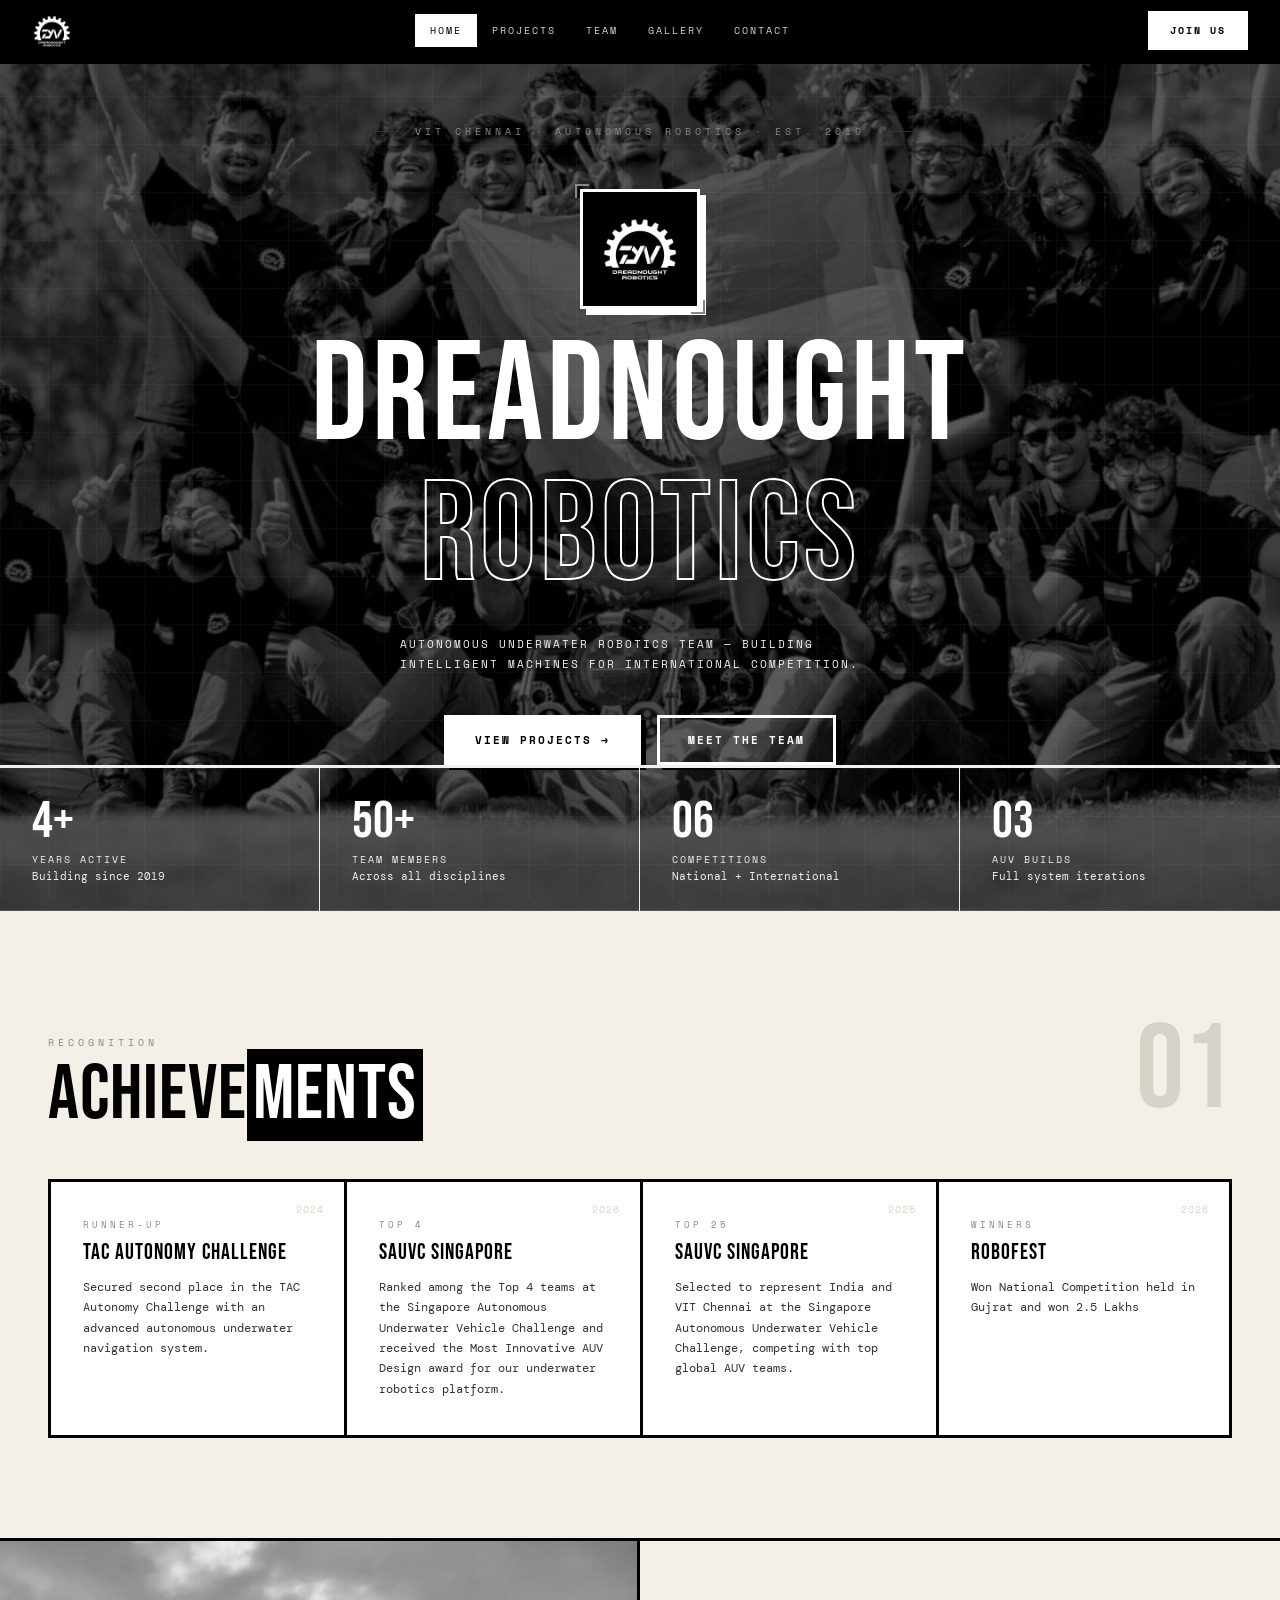
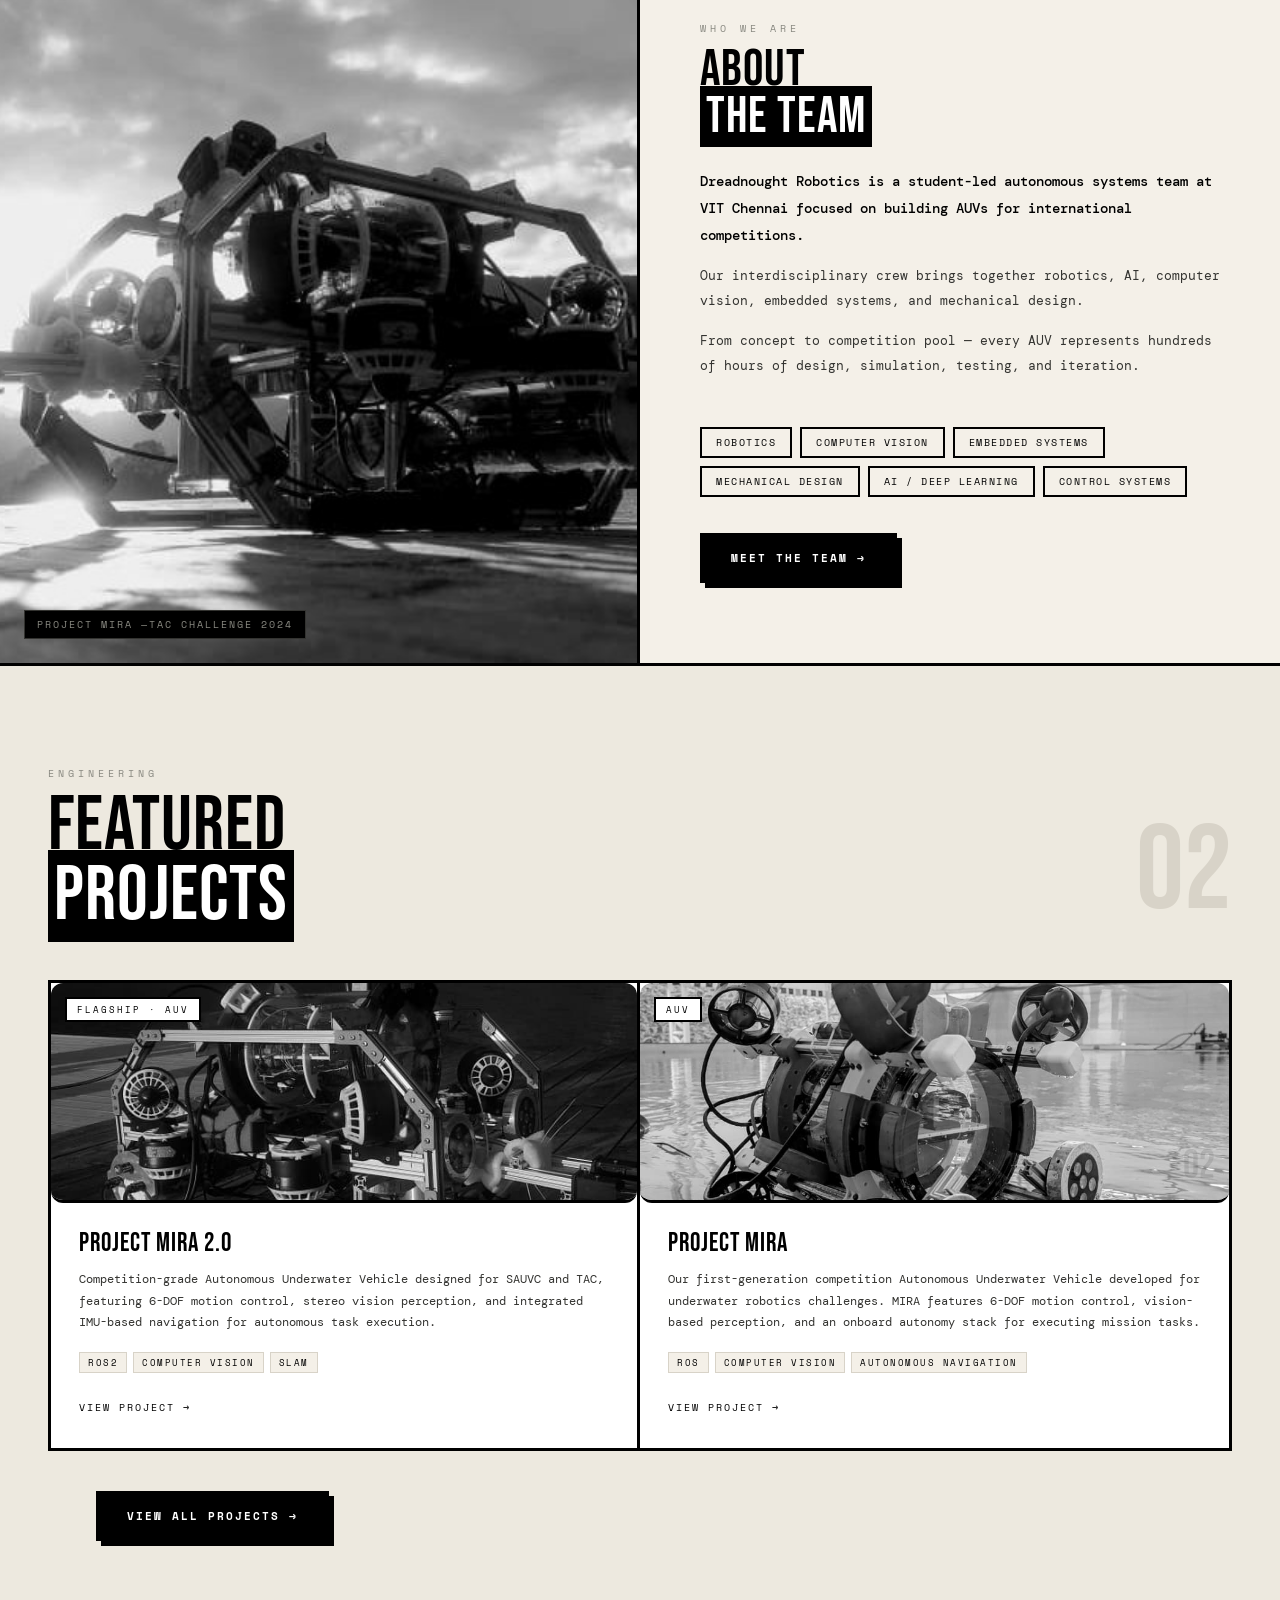
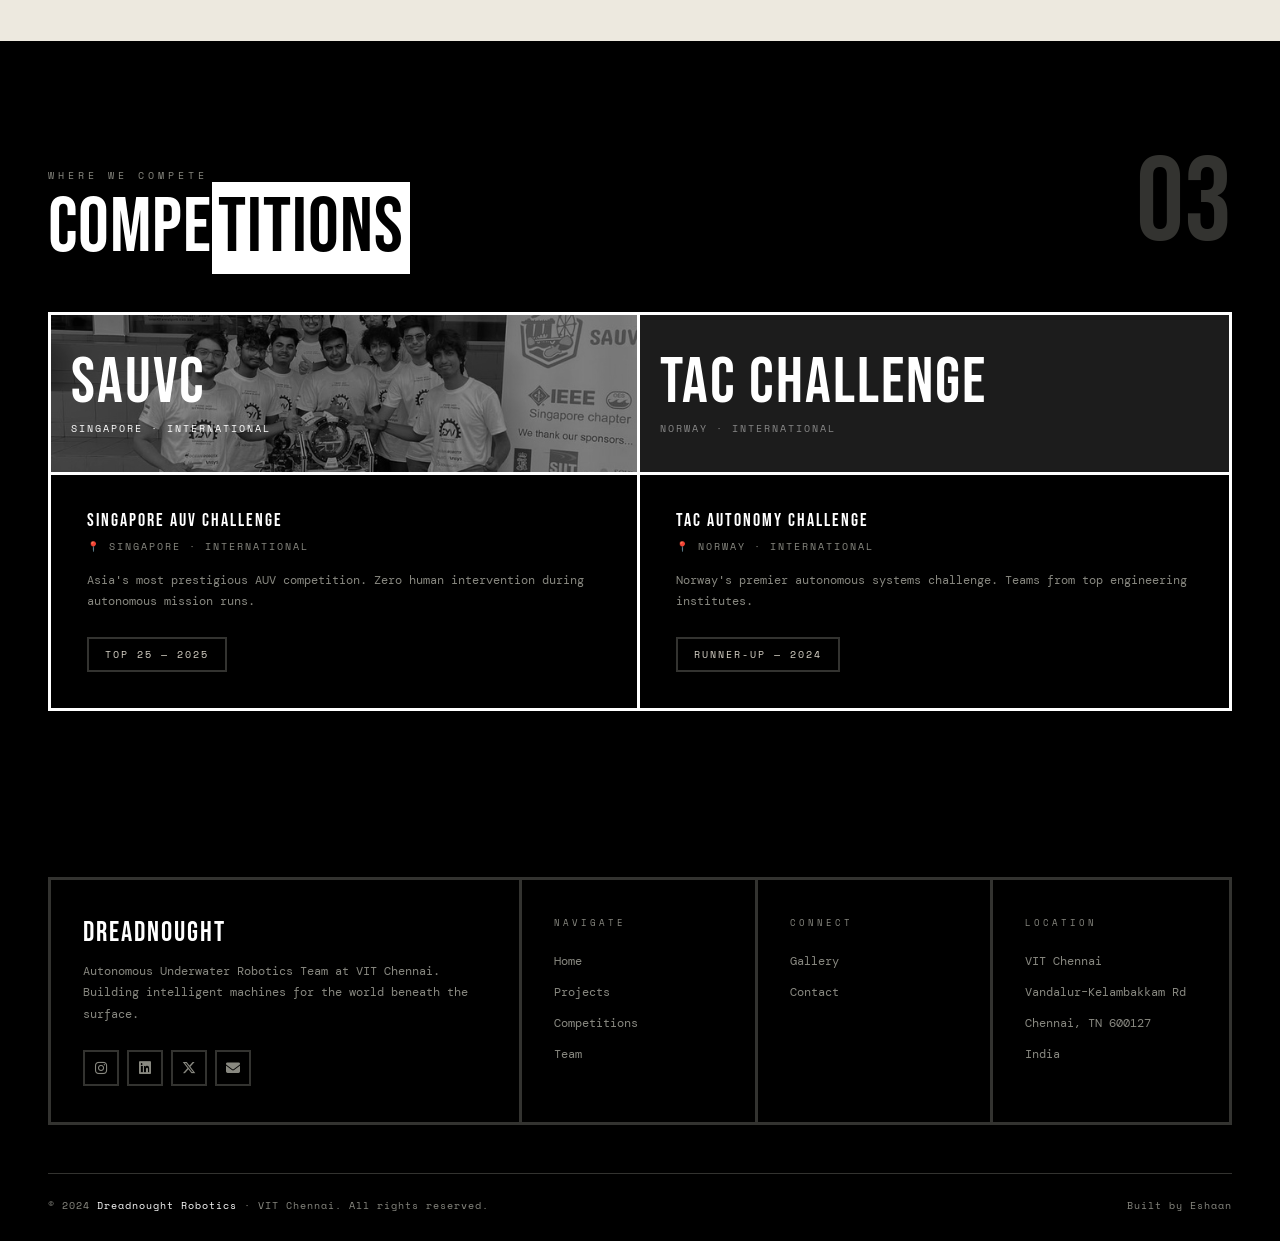
==== commit 0c1e525b: "add: minute changes to Landing page" ====
--- a/index.html
+++ b/index.html
@@ -4,6 +4,7 @@
   <meta charset="UTF-8">
   <meta name="viewport" content="width=device-width, initial-scale=1.0">
   <title>DREADNOUGHT ROBOTICS</title>
+  <link rel="stylesheet" href="https://cdnjs.cloudflare.com/ajax/libs/font-awesome/6.5.0/css/all.min.css">
   <link href="https://fonts.googleapis.com/css2?family=Space+Mono:ital,wght@0,400;0,700;1,400;1,700&family=Bebas+Neue&family=DM+Mono:ital,wght@0,300;0,400;0,500;1,300&display=swap" rel="stylesheet">
   <link rel="stylesheet" href="styles.css">
 </head>
@@ -221,19 +222,22 @@
       </div>
       <div class="competitions-grid">
         <div class="competition-card" onclick="showPage('competitions')">
-          <div class="competition-header">
+          <div class="competition-header sauvc-bg">
             <div>
               <div class="competition-header-title">SAUVC</div>
-              <div style="font-family:var(--font-mono);font-size:10px;letter-spacing:2px;color:var(--grey-mid);margin-top:6px;text-transform:uppercase;">Singapore &middot; International</div>
+              <div style="font-family:var(--font-mono);font-size:10px;letter-spacing:2px;color:var(--white);margin-top:6px;text-transform:uppercase;">
+                Singapore · International
+              </div>
             </div>
           </div>
-          <div class="competition-content">
-            <div class="competition-name">Singapore AUV Challenge</div>
-            <div class="competition-location">&#x1F4CD; Singapore &middot; International</div>
-            <div class="competition-desc">Asia's most prestigious AUV competition. Zero human intervention during autonomous mission runs.</div>
-            <div class="competition-result"> TOP 25 &mdash; 2025</div>
-          </div>
-        </div>
+
+  <div class="competition-content">
+    <div class="competition-name">Singapore AUV Challenge</div>
+    <div class="competition-location">&#x1F4CD; Singapore · International</div>
+    <div class="competition-desc">Asia's most prestigious AUV competition. Zero human intervention during autonomous mission runs.</div>
+    <div class="competition-result"> TOP 25 — 2025</div>
+  </div>
+</div>
         <div class="competition-card" onclick="showPage('competitions')">
           <div class="competition-header">
             <div>
@@ -253,7 +257,7 @@
   </section>
 
   <!-- TEAM PREVIEW -->
-  <section class="team-preview">
+  <!-- <section class="team-preview">
     <div class="section-inner">
       <div class="section-header">
         <div>
@@ -274,7 +278,7 @@
         <button class="btn-brutal dark" onclick="showPage('team')">View Full Team &rarr;</button>
       </div>
     </div>
-  </section>
+  </section> -->
 
   <!-- FOOTER -->
   <footer>
@@ -283,11 +287,24 @@
         <div class="footer-brand-name">DREADNOUGHT</div>
         <p class="footer-tagline">Autonomous Underwater Robotics Team at VIT Chennai. Building intelligent machines for the world beneath the surface.</p>
         <div class="footer-socials">
-          <div class="footer-social">&#x1F4F8;</div>
-          <div class="footer-social">&#x1F4BC;</div>
-          <div class="footer-social">&#x2328;</div>
-          <div class="footer-social">&#x25B6;</div>
-        </div>
+
+          <a href="https://www.instagram.com/dreadnoughtrobotics?utm_source=ig_web_button_share_sheet&igsh=ZDNlZDc0MzIxNw==" target="_blank" class="footer-social">
+            <i class="fa-brands fa-instagram"></i>
+          </a>
+        
+          <a href="https://www.linkedin.com/company/dreadnought-robotics/" target="_blank" class="footer-social">
+            <i class="fa-brands fa-linkedin"></i>
+          </a>
+        
+          <a href="https://x.com/YOUR_HANDLE" target="_blank" class="footer-social">
+            <i class="fa-brands fa-x-twitter"></i>
+          </a>
+        
+          <a href="mailto:dreadnoughtrobotics@vitstudent.ac.in" class="footer-social">
+            <i class="fa-solid fa-envelope"></i>
+          </a>
+
+</div>
       </div>
       <div class="footer-col">
         <div class="footer-col-title">Navigate</div>
@@ -302,7 +319,6 @@
         <div class="footer-col-title">Connect</div>
         <ul class="footer-links">
           <li><a href="#" onclick="showPage('gallery')">Gallery</a></li>
-          <li><a href="#" onclick="showPage('sponsors')">Sponsors</a></li>
           <li><a href="#" onclick="showPage('contact')">Contact</a></li>
         </ul>
       </div>
@@ -318,7 +334,7 @@
     </div>
     <div class="footer-bottom">
       <div class="footer-copy">&copy; 2024 <span>Dreadnought Robotics</span> &middot; VIT Chennai. All rights reserved.</div>
-      <div class="footer-copy" style="font-size:10px;">Built with discipline by the team.</div>
+      <div class="footer-copy" style="font-size:10px;">Built by Eshaan </div>
     </div>
   </footer>
 
--- a/styles.css
+++ b/styles.css
@@ -284,7 +284,7 @@
 .competition-card:hover .competition-location,
 .competition-card:hover .competition-desc { color: var(--grey-dark); }
 .competition-card:hover .competition-result { border-color: var(--grey-light); color: var(--black); }
-.competition-card:hover .competition-header { background: var(--off-white); border-bottom-color: var(--grey-light); }
+/* .competition-card:hover .competition-header { background: var(--off-white); border-bottom-color: var(--grey-light); } */
 .competition-header { background: var(--grey-dark); border-bottom: 3px solid var(--white); padding: 40px 36px; display: flex; align-items: flex-end; justify-content: space-between; transition: all 0.1s; }
 .competition-header-title { font-family: var(--font-display); font-size: 64px; letter-spacing: 2px; color: var(--white); line-height: 1; transition: color 0.1s; }
 .competition-flag { font-size: 50px; }
@@ -531,4 +531,53 @@
   width: 100%;
   height: 100%;
   object-fit: cover;
+}
+
+.competition-header {
+  position: relative;
+  height: 160px;
+  background-size: cover;
+  background-position: center;
+  filter: grayscale(100%);
+  display: flex;
+  align-items: center;
+  padding: 20px;
+  overflow: hidden;
+}
+
+/* dark overlay */
+.competition-header::after{
+  content:"";
+  position:absolute;
+  inset:0;
+  background:rgba(0,0,0,0.45);
+}
+
+/* keep text above overlay */
+.competition-header > div{
+  position:relative;
+  z-index:2;
+}
+
+/* backgrounds */
+.sauvc-bg{
+  background-image:url("assets/sauvc-bg.jpeg");
+}
+
+.tac-bg{
+  background-image:url("assets/tac.jpg");
+}
+
+.competition-header{
+  filter: grayscale(100%);
+  transition: filter 0.4s ease, transform 0.4s ease;
+}
+
+.competition-header{
+  filter: grayscale(100%);
+  transition: filter 0.4s ease;
+}
+
+.competition-card:hover .competition-header{
+  filter: grayscale(0%);
 }
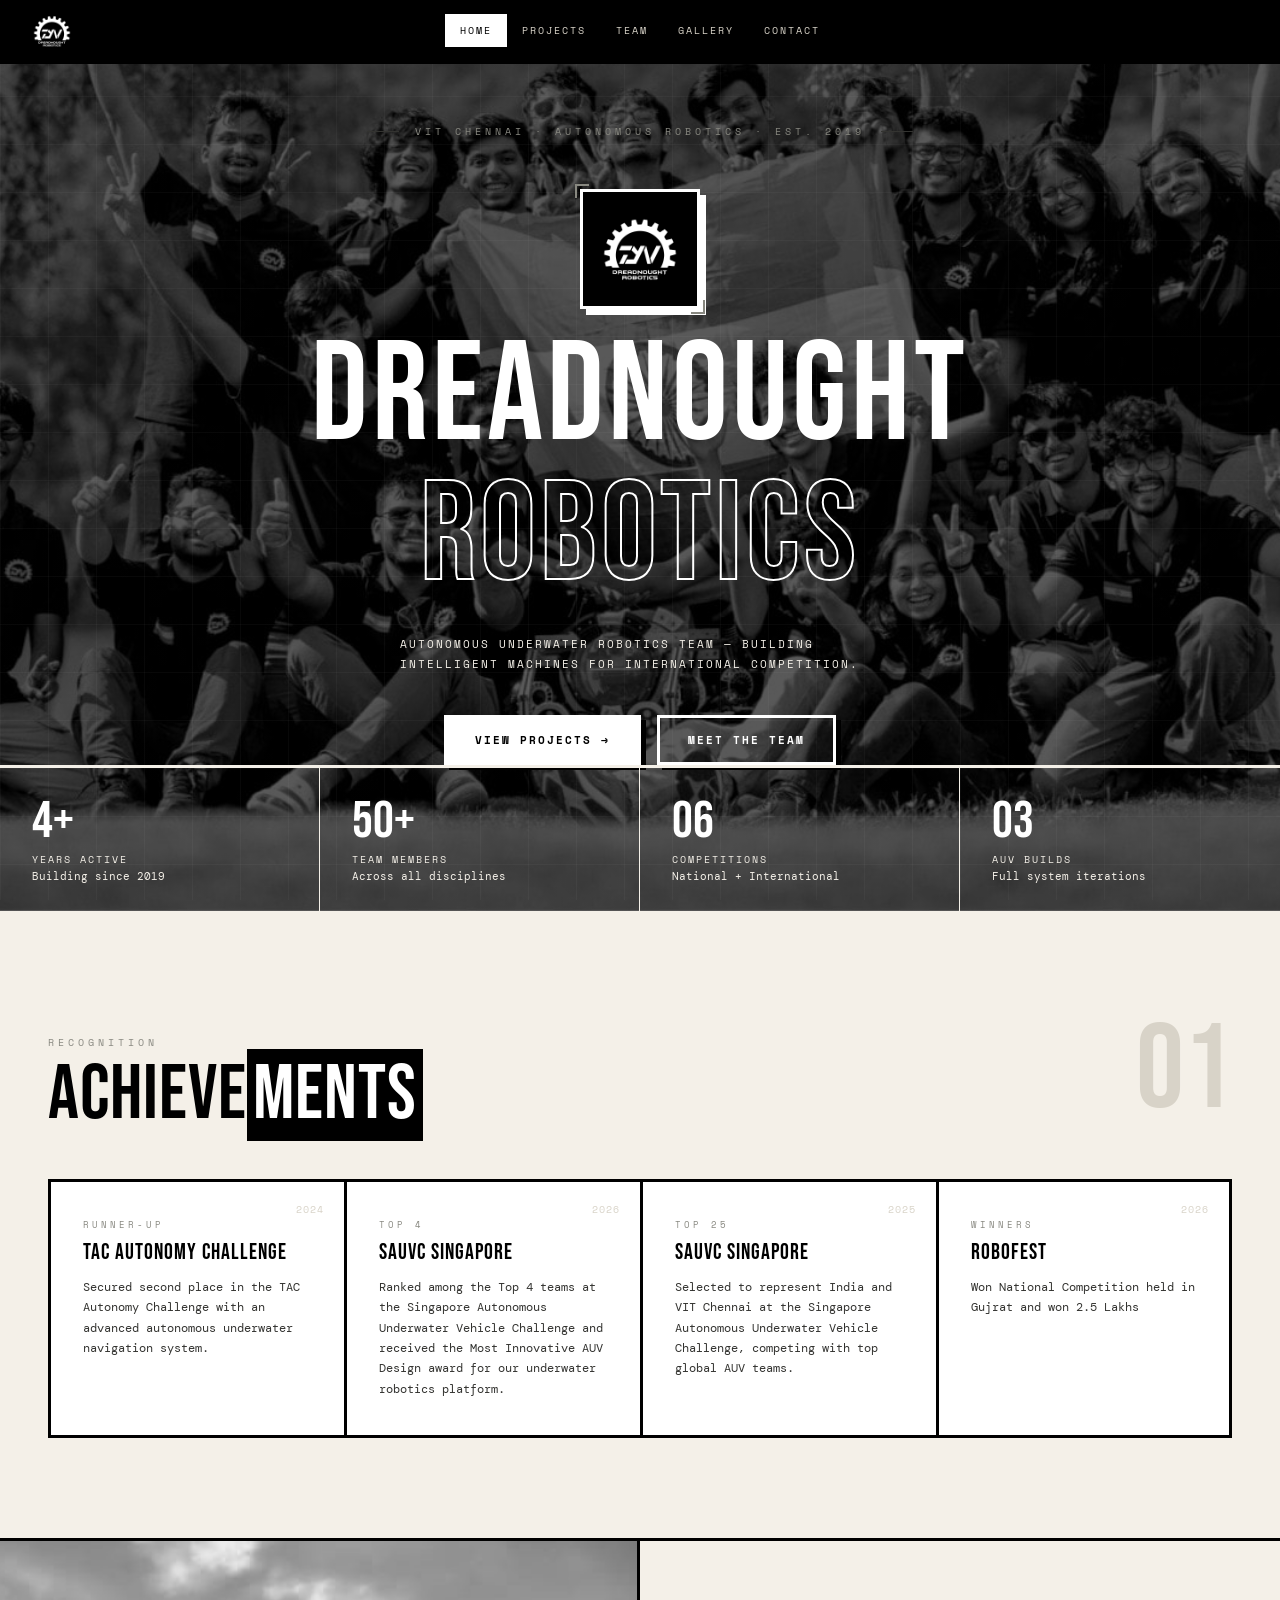
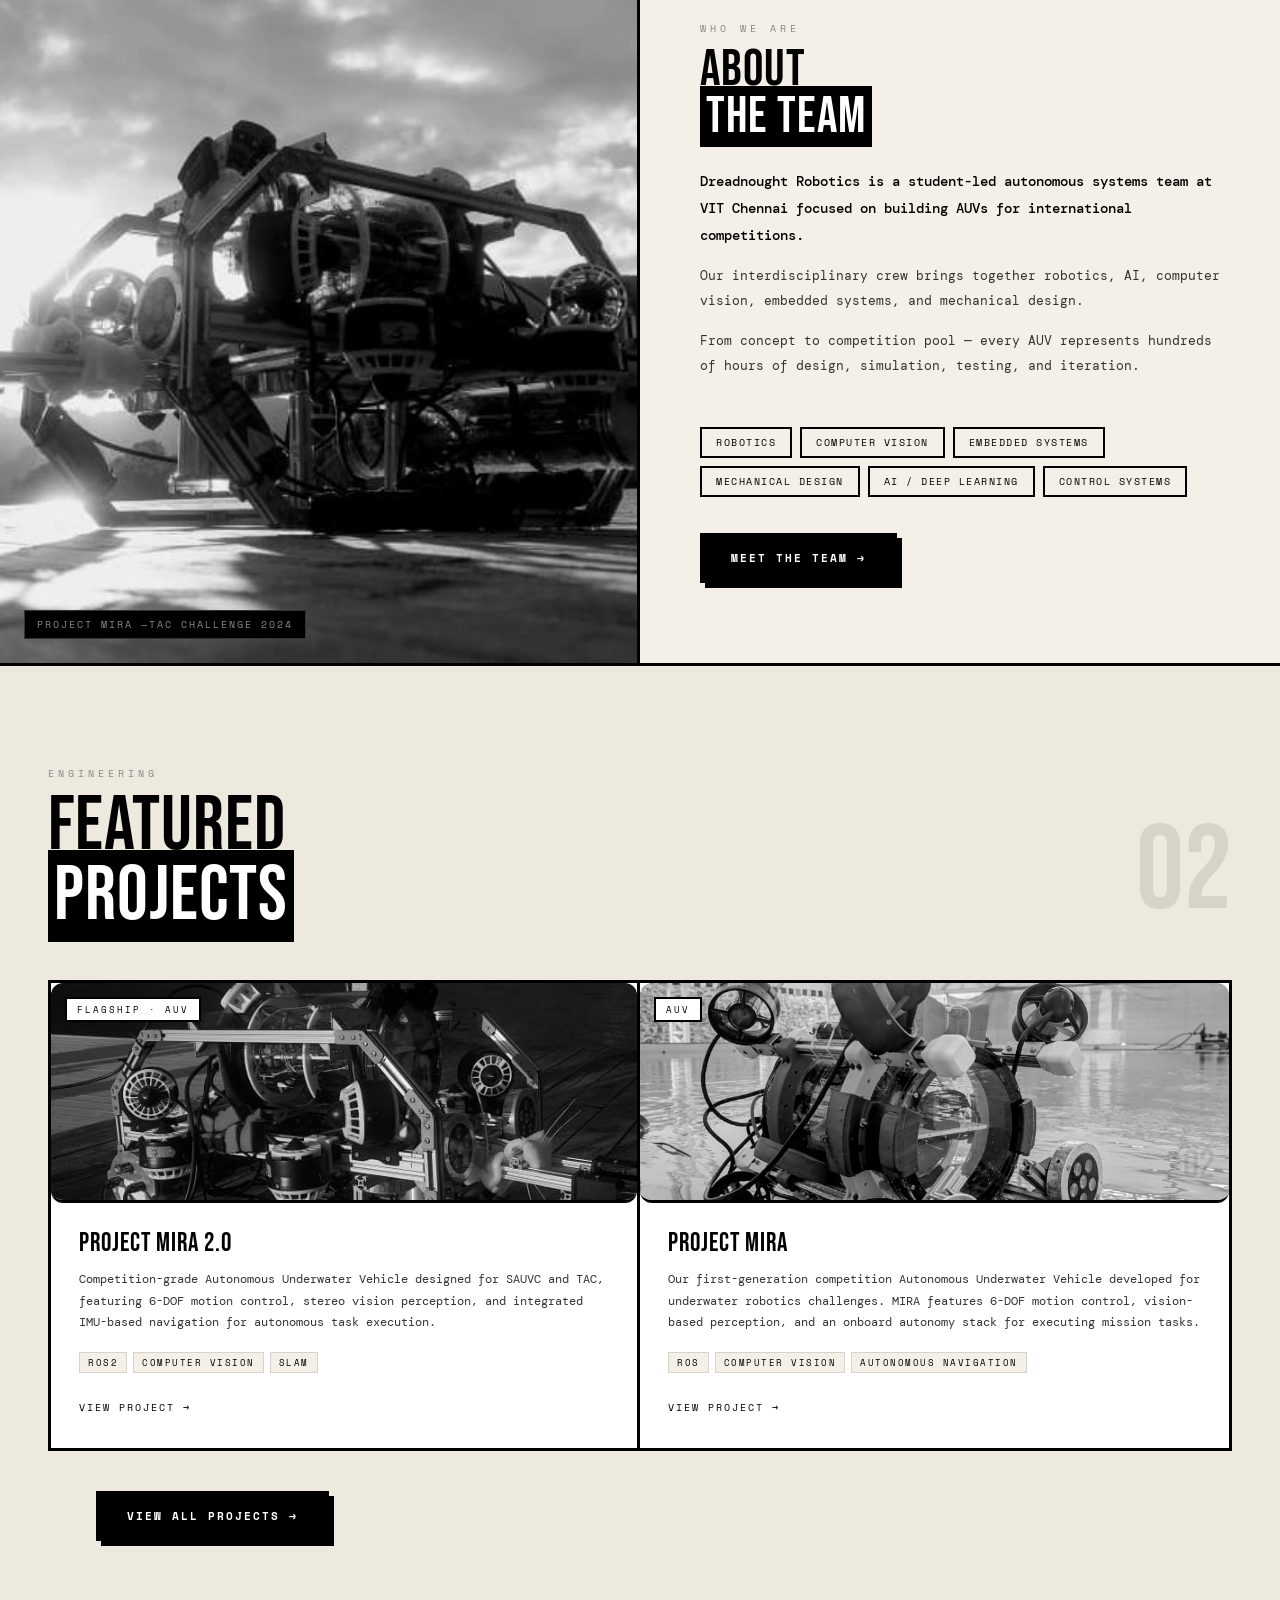
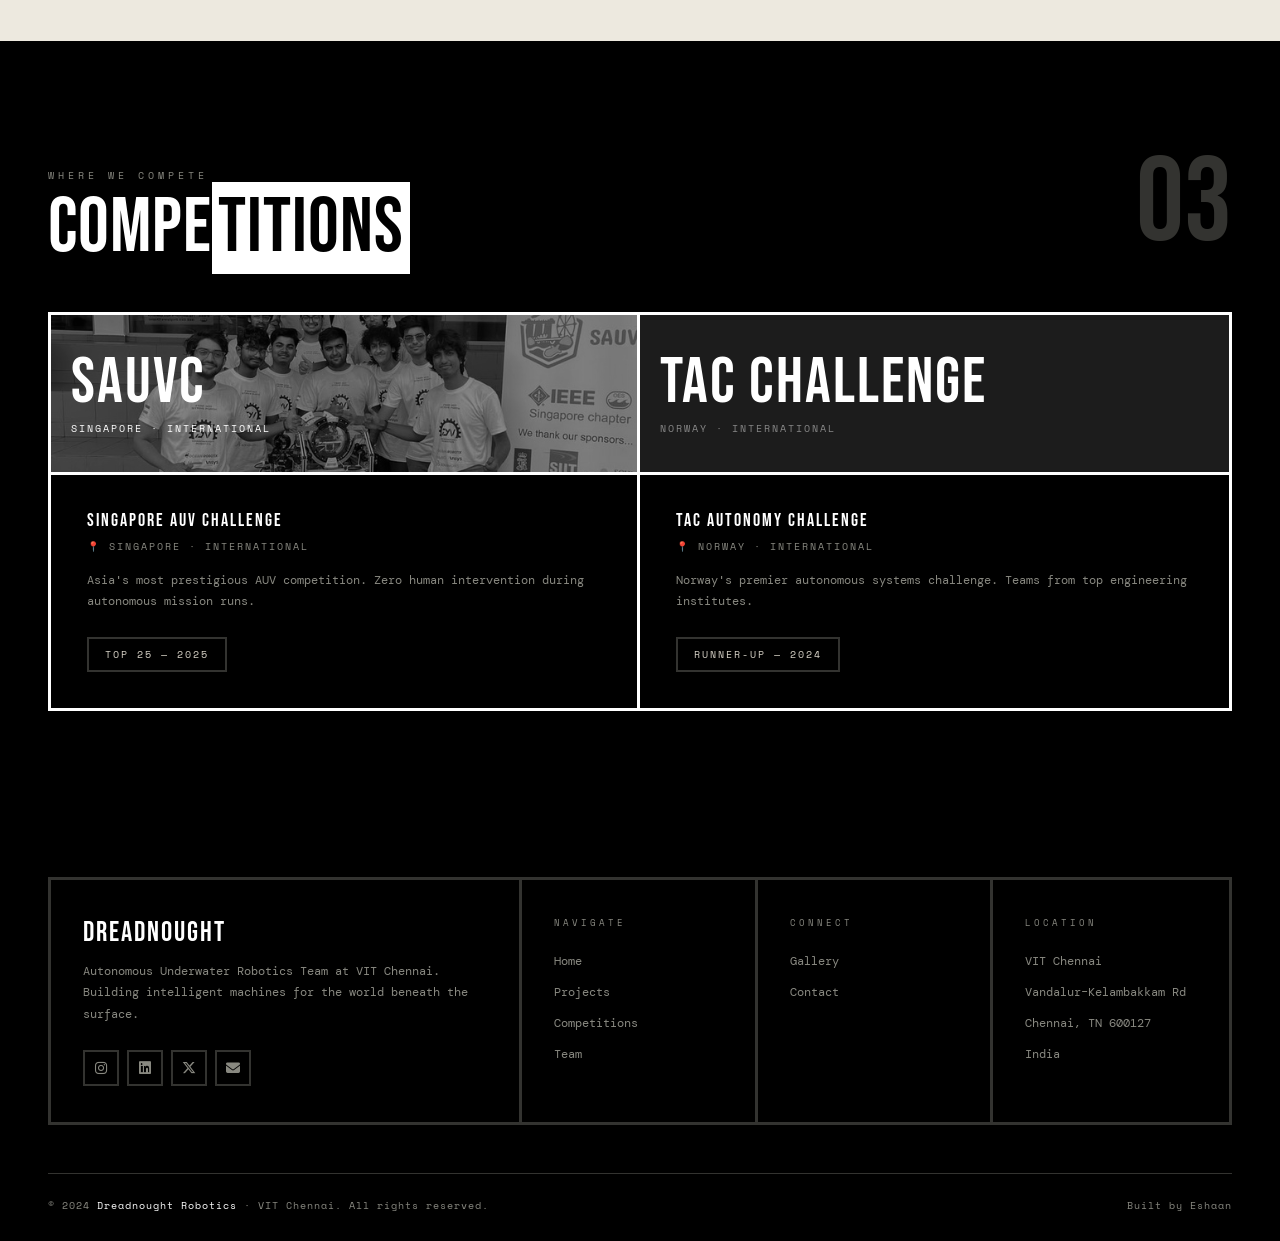
==== commit 4d2f620c: "chore: updated the layout and removed join us page" ====
--- a/index.html
+++ b/index.html
@@ -28,7 +28,7 @@
     <!-- <li><a href="#" onclick="showPage('sponsors')"     id="nav-sponsors">Sponsors</a></li> -->
     <li><a href="#" onclick="showPage('contact')"      id="nav-contact">Contact</a></li>
   </ul>
-  <a href="#" class="nav-cta" onclick="showPage('contact')">Join Us</a>
+
   <div class="hamburger" onclick="toggleMenu()">
     <span></span><span></span><span></span>
   </div>
@@ -300,7 +300,7 @@
             <i class="fa-brands fa-x-twitter"></i>
           </a>
         
-          <a href="mailto:dreadnoughtrobotics@vitstudent.ac.in" class="footer-social">
+          <a href="/cdn-cgi/l/email-protection#c8acbaada9aca6a7bdafa0bcbaa7aaa7bca1abbb88bea1bcbbbcbdacada6bce6a9abe6a1a6" class="footer-social">
             <i class="fa-solid fa-envelope"></i>
           </a>
 
@@ -623,33 +623,62 @@
   <div class="page-banner">
     <div class="page-banner-sub">Reach Us</div>
     <h1 class="page-banner-title">GET IN <span class="stroke">TOUCH</span></h1>
-    <p class="page-banner-desc">Joining the team, sponsoring us, or just want to talk robotics &mdash; we'd love to hear from you.</p>
+    <p class="page-banner-desc">Find us on socials or drop us an email &mdash; we'd love to hear from you.</p>
     <div class="page-banner-num">07</div>
   </div>
   <div class="contact-page">
-    <div class="contact-grid">
-      <div class="contact-left">
-        <div class="contact-item"><div class="contact-icon">&#x2709;&#xFE0F;</div><div><div class="contact-label">Email</div><div class="contact-value">dreadnought.robotics@vit.ac.in</div><div class="contact-handle">Official team email</div></div></div>
-        <div class="contact-item"><div class="contact-icon">&#x1F4F8;</div><div><div class="contact-label">Instagram</div><div class="contact-value">@dreadnought_robotics</div><div class="contact-handle">Updates &amp; behind the scenes</div></div></div>
-        <div class="contact-item"><div class="contact-icon">&#x1F4BC;</div><div><div class="contact-label">LinkedIn</div><div class="contact-value">Dreadnought Robotics VIT</div><div class="contact-handle">Professional updates &amp; recruitment</div></div></div>
-        <div class="contact-item"><div class="contact-icon">&#x2328;&#xFE0F;</div><div><div class="contact-label">GitHub</div><div class="contact-value">github.com/dreadnought-robotics</div><div class="contact-handle">Open source projects &amp; repos</div></div></div>
-        <div class="contact-item" style="cursor:default;"><div class="contact-icon">&#x1F4CD;</div><div><div class="contact-label">Location</div><div class="contact-value">VIT Chennai Campus</div><div class="contact-handle">Vandalur&ndash;Kelambakkam Road, Chennai 600127</div></div></div>
-      </div>
-      <div class="contact-right">
-        <div class="form-title">Send a Message</div>
-        <div class="form-group"><label class="form-label">Your Name</label><input class="form-input" type="text" placeholder="Full name"></div>
-        <div class="form-group"><label class="form-label">Email Address</label><input class="form-input" type="email" placeholder="your@email.com"></div>
-        <div class="form-group"><label class="form-label">Subject</label><input class="form-input" type="text" placeholder="Sponsorship / Joining / Collaboration"></div>
-        <div class="form-group"><label class="form-label">Message</label><textarea class="form-textarea" placeholder="Tell us about yourself or your inquiry..."></textarea></div>
-        <button class="form-submit" onclick="handleFormSubmit(this)">SEND MESSAGE &rarr;</button>
+    <div class="contact-socials-grid">
+      <a href="mailto:dreadnought.robotics@vit.ac.in" class="contact-social-card">
+        <div class="contact-social-icon"><i class="fa-solid fa-envelope"></i></div>
+        <div class="contact-social-label">Email</div>
+        <div class="contact-social-value">dreadnought.robotics@vit.ac.in</div>
+        <div class="contact-social-handle">Official team email</div>
+      </a>
+      <a href="https://www.instagram.com/dreadnoughtrobotics" target="_blank" class="contact-social-card">
+        <div class="contact-social-icon"><i class="fa-brands fa-instagram"></i></div>
+        <div class="contact-social-label">Instagram</div>
+        <div class="contact-social-value">@dreadnoughtrobotics</div>
+        <div class="contact-social-handle">Updates &amp; behind the scenes</div>
+      </a>
+      <a href="https://www.linkedin.com/company/dreadnought-robotics/" target="_blank" class="contact-social-card">
+        <div class="contact-social-icon"><i class="fa-brands fa-linkedin"></i></div>
+        <div class="contact-social-label">LinkedIn</div>
+        <div class="contact-social-value">Dreadnought Robotics VIT</div>
+        <div class="contact-social-handle">Professional updates &amp; recruitment</div>
+      </a>
+      <a href="https://github.com/dreadnought-robotics" target="_blank" class="contact-social-card">
+        <div class="contact-social-icon"><i class="fa-brands fa-github"></i></div>
+        <div class="contact-social-label">GitHub</div>
+        <div class="contact-social-value">github.com/dreadnought-robotics</div>
+        <div class="contact-social-handle">Open source projects &amp; repos</div>
+      </a>
+      <div class="contact-social-card" style="cursor:default;">
+        <div class="contact-social-icon"><i class="fa-solid fa-location-dot"></i></div>
+        <div class="contact-social-label">Location</div>
+        <div class="contact-social-value">VIT Chennai Campus</div>
+        <div class="contact-social-handle">Vandalur&ndash;Kelambakkam Road, Chennai 600127</div>
       </div>
     </div>
   </div>
   <footer><div class="footer-bottom" style="border-top:none;"><div class="footer-copy">&copy; 2024 <span>Dreadnought Robotics</span></div><a href="#" onclick="showPage('home')" style="font-family:var(--font-mono);font-size:10px;color:var(--grey-mid);">&larr; Home</a></div></footer>
-</div><!-- /page-contact -->
-
-
-<!-- JS loaded last so DOM is ready -->
-<script src="main.js"></script>
+</div><!-- /page-contact -->        
+</div><!-- /pages-container -->
+<script>
+  function showPage(pageId) {
+    document.querySelectorAll('.page').forEach(page => {
+      page.style.display = (page.id === 'page-' + pageId) ? 'block' : 'none';
+    });
+    window.scrollTo(0, 0);
+  }
+
+  function filterGallery(category, tabElement) {
+    document.querySelectorAll('.gallery-tab').forEach(tab => {
+      tab.classList.toggle('active', tab === tabElement);
+    });
+    document.querySelectorAll('.gallery-item').forEach(item => {
+      item.style.display = (category === 'all' || item.dataset.cat === category) ? 'block' : 'none';
+    });
+  }
+</script>
 </body>
-</html>
+</html> 
--- a/styles.css
+++ b/styles.css
@@ -60,7 +60,10 @@
   font-family: var(--font-display); font-size: 22px;
   letter-spacing: 3px; color: var(--white); line-height: 1;
 }
-.nav-links { display: flex; align-items: center; list-style: none; }
+.nav-links {
+  position: absolute; left: 50%; transform: translateX(-50%);
+  display: flex; align-items: center; list-style: none; margin: 0;
+}
 .nav-links a {
   font-family: var(--font-mono); font-size: 10px; letter-spacing: 2px;
   text-transform: uppercase; color: var(--grey-light); padding: 8px 14px;
@@ -425,26 +428,44 @@
 
 /* ── CONTACT PAGE ────────────────────────────────────────── */
 .contact-page { padding: 0 48px 80px; background: var(--paper); }
-.contact-grid { display: grid; grid-template-columns: 1fr 1fr; gap: 0; border: var(--border-thick); margin-top: 48px; }
-.contact-left { border-right: var(--border-thick); display: flex; flex-direction: column; gap: 0; }
-.contact-item { padding: 28px 32px; border-bottom: var(--border-thick); display: flex; align-items: flex-start; gap: 16px; cursor: crosshair; transition: all 0.1s; background: var(--white); }
-.contact-item:last-child { border-bottom: none; }
-.contact-item:hover { background: var(--black); color: var(--white); transform: translateX(-3px); box-shadow: 5px 0 0 var(--black); }
-.contact-item:hover .contact-label { color: var(--grey-mid); }
-.contact-item:hover .contact-handle { color: var(--grey-mid); }
-.contact-icon { font-size: 22px; flex-shrink: 0; padding-top: 2px; }
-.contact-label { font-family: var(--font-mono); font-size: 9px; letter-spacing: 2.5px; text-transform: uppercase; color: var(--grey-mid); margin-bottom: 5px; }
-.contact-value { font-family: var(--font-display); font-size: 18px; letter-spacing: 1px; text-transform: uppercase; margin-bottom: 2px; }
-.contact-handle { font-family: var(--font-body); font-size: 11px; color: var(--grey-dark); }
-.contact-right { padding: 44px; background: var(--off-white); }
-.form-title { font-family: var(--font-display); font-size: 28px; letter-spacing: 2px; text-transform: uppercase; margin-bottom: 32px; border-bottom: var(--border-thick); padding-bottom: 16px; }
-.form-group { margin-bottom: 18px; }
-.form-label { font-family: var(--font-mono); font-size: 9px; letter-spacing: 2px; text-transform: uppercase; color: var(--grey-mid); margin-bottom: 8px; display: block; }
-.form-input, .form-textarea { width: 100%; background: var(--white); border: var(--border-thick); padding: 12px 16px; font-family: var(--font-body); font-size: 13px; color: var(--black); outline: none; transition: all 0.1s; box-shadow: var(--shadow); }
-.form-input:focus, .form-textarea:focus { box-shadow: var(--shadow-lg); transform: translate(-2px,-2px); }
-.form-textarea { min-height: 120px; resize: vertical; }
-.form-submit { width: 100%; padding: 16px; background: var(--black); color: var(--white); font-family: var(--font-mono); font-size: 11px; font-weight: 700; letter-spacing: 3px; text-transform: uppercase; border: var(--border-thick); box-shadow: var(--shadow-lg); cursor: crosshair; transition: all 0.1s; }
-.form-submit:hover { background: var(--off-white); color: var(--black); transform: translate(-3px,-3px); box-shadow: var(--shadow-xl); }
+.contact-socials-grid {
+  display: grid;
+  grid-template-columns: repeat(3, 1fr);
+  gap: 0;
+  border: var(--border-thick);
+  margin-top: 48px;
+}
+.contact-social-card {
+  padding: 48px 40px;
+  border-right: var(--border-thick);
+  border-bottom: var(--border-thick);
+  background: var(--white);
+  display: flex; flex-direction: column; gap: 10px;
+  text-decoration: none; color: var(--black);
+  transition: all 0.1s; cursor: crosshair;
+}
+.contact-social-card:nth-child(3n) { border-right: none; }
+.contact-social-card:nth-last-child(-n+2) { border-bottom: none; }
+.contact-social-card:hover {
+  background: var(--black); color: var(--white);
+  transform: translate(-3px, -3px);
+  box-shadow: var(--shadow-lg); z-index: 2;
+}
+.contact-social-card:hover .contact-social-label { color: var(--grey-mid); }
+.contact-social-card:hover .contact-social-handle { color: var(--grey-dark); }
+.contact-social-icon { font-size: 32px; margin-bottom: 8px; }
+.contact-social-label { font-family: var(--font-mono); font-size: 9px; letter-spacing: 2.5px; text-transform: uppercase; color: var(--grey-mid); }
+.contact-social-value { font-family: var(--font-display); font-size: 20px; letter-spacing: 1px; text-transform: uppercase; line-height: 1.1; }
+.contact-social-handle { font-family: var(--font-body); font-size: 11px; color: var(--grey-dark); }
+@media (max-width: 900px) {
+  .contact-socials-grid { grid-template-columns: repeat(2, 1fr); }
+  .contact-social-card:nth-child(3n) { border-right: var(--border-thick); }
+  .contact-social-card:nth-child(2n) { border-right: none; }
+}
+@media (max-width: 600px) {
+  .contact-socials-grid { grid-template-columns: 1fr; }
+  .contact-social-card { border-right: none; }
+}
 
 /* ── ANIMATIONS ──────────────────────────────────────────── */
 @keyframes slide-up {
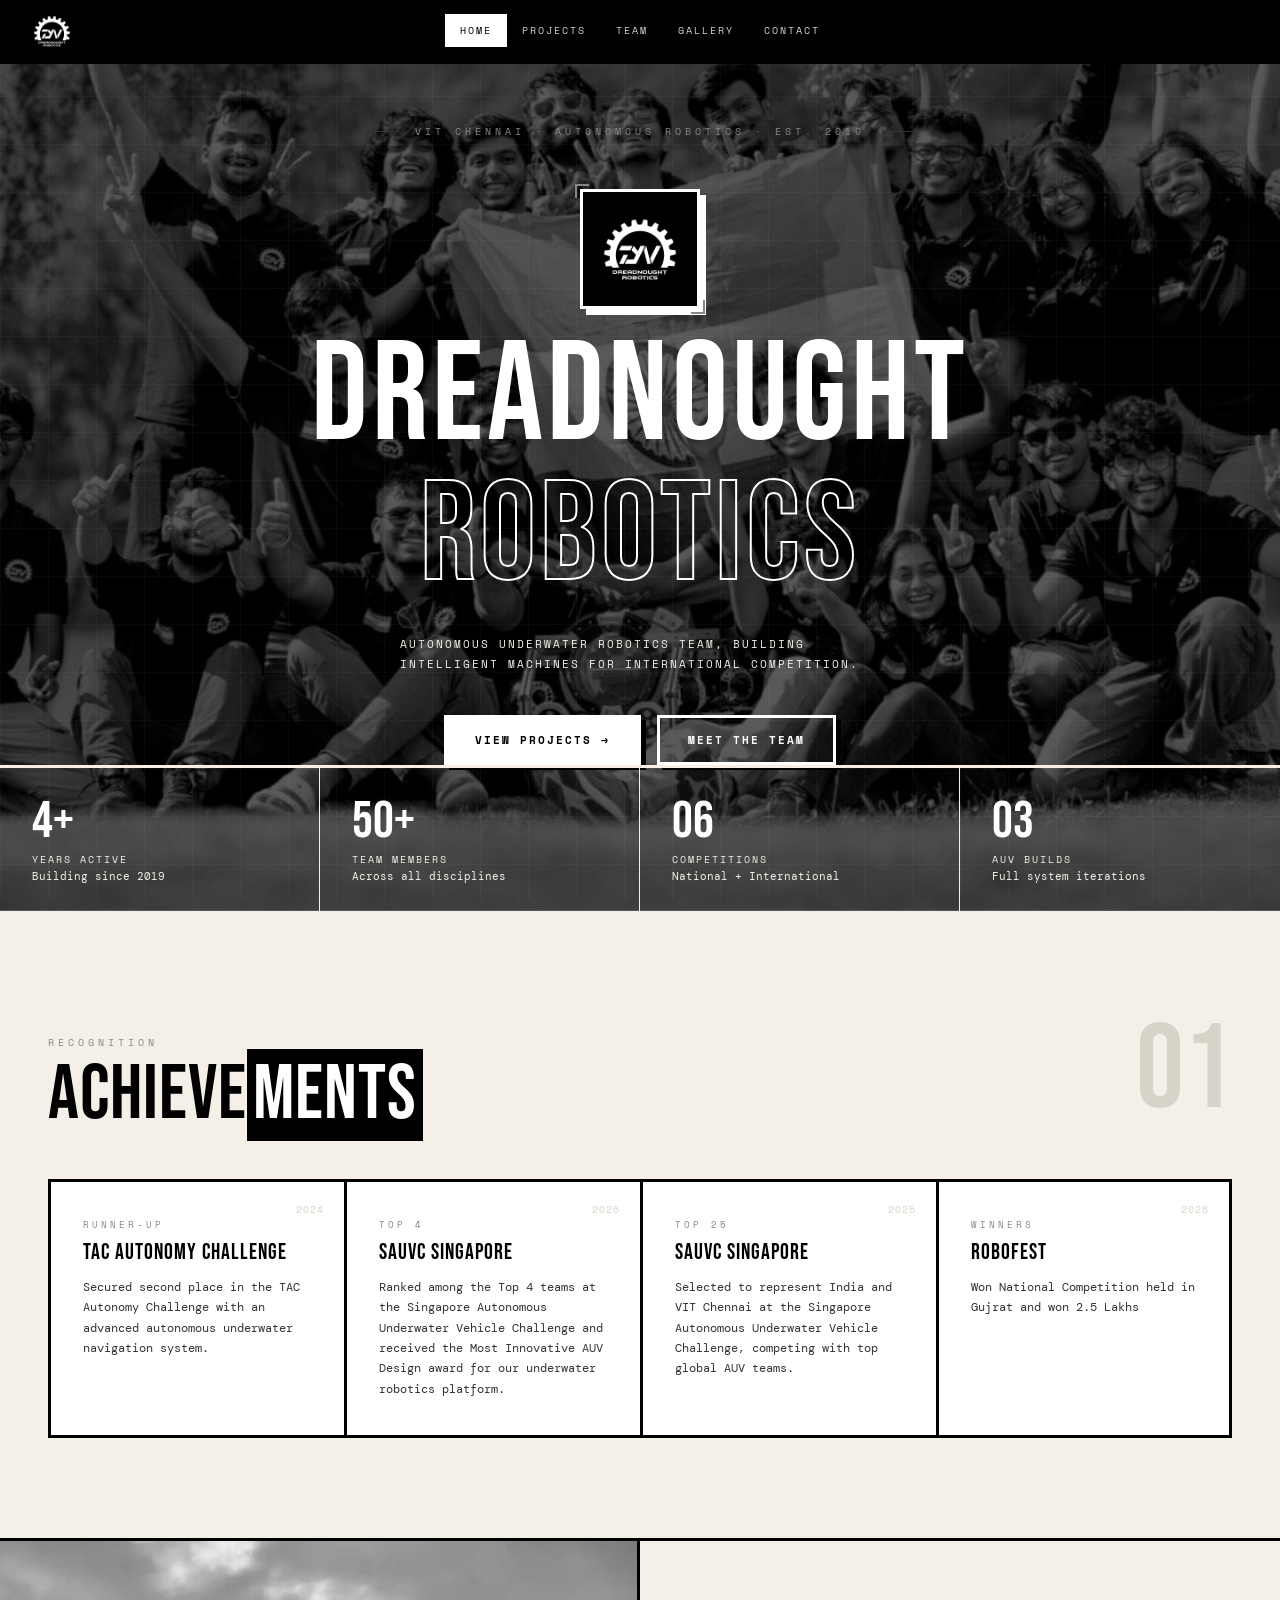
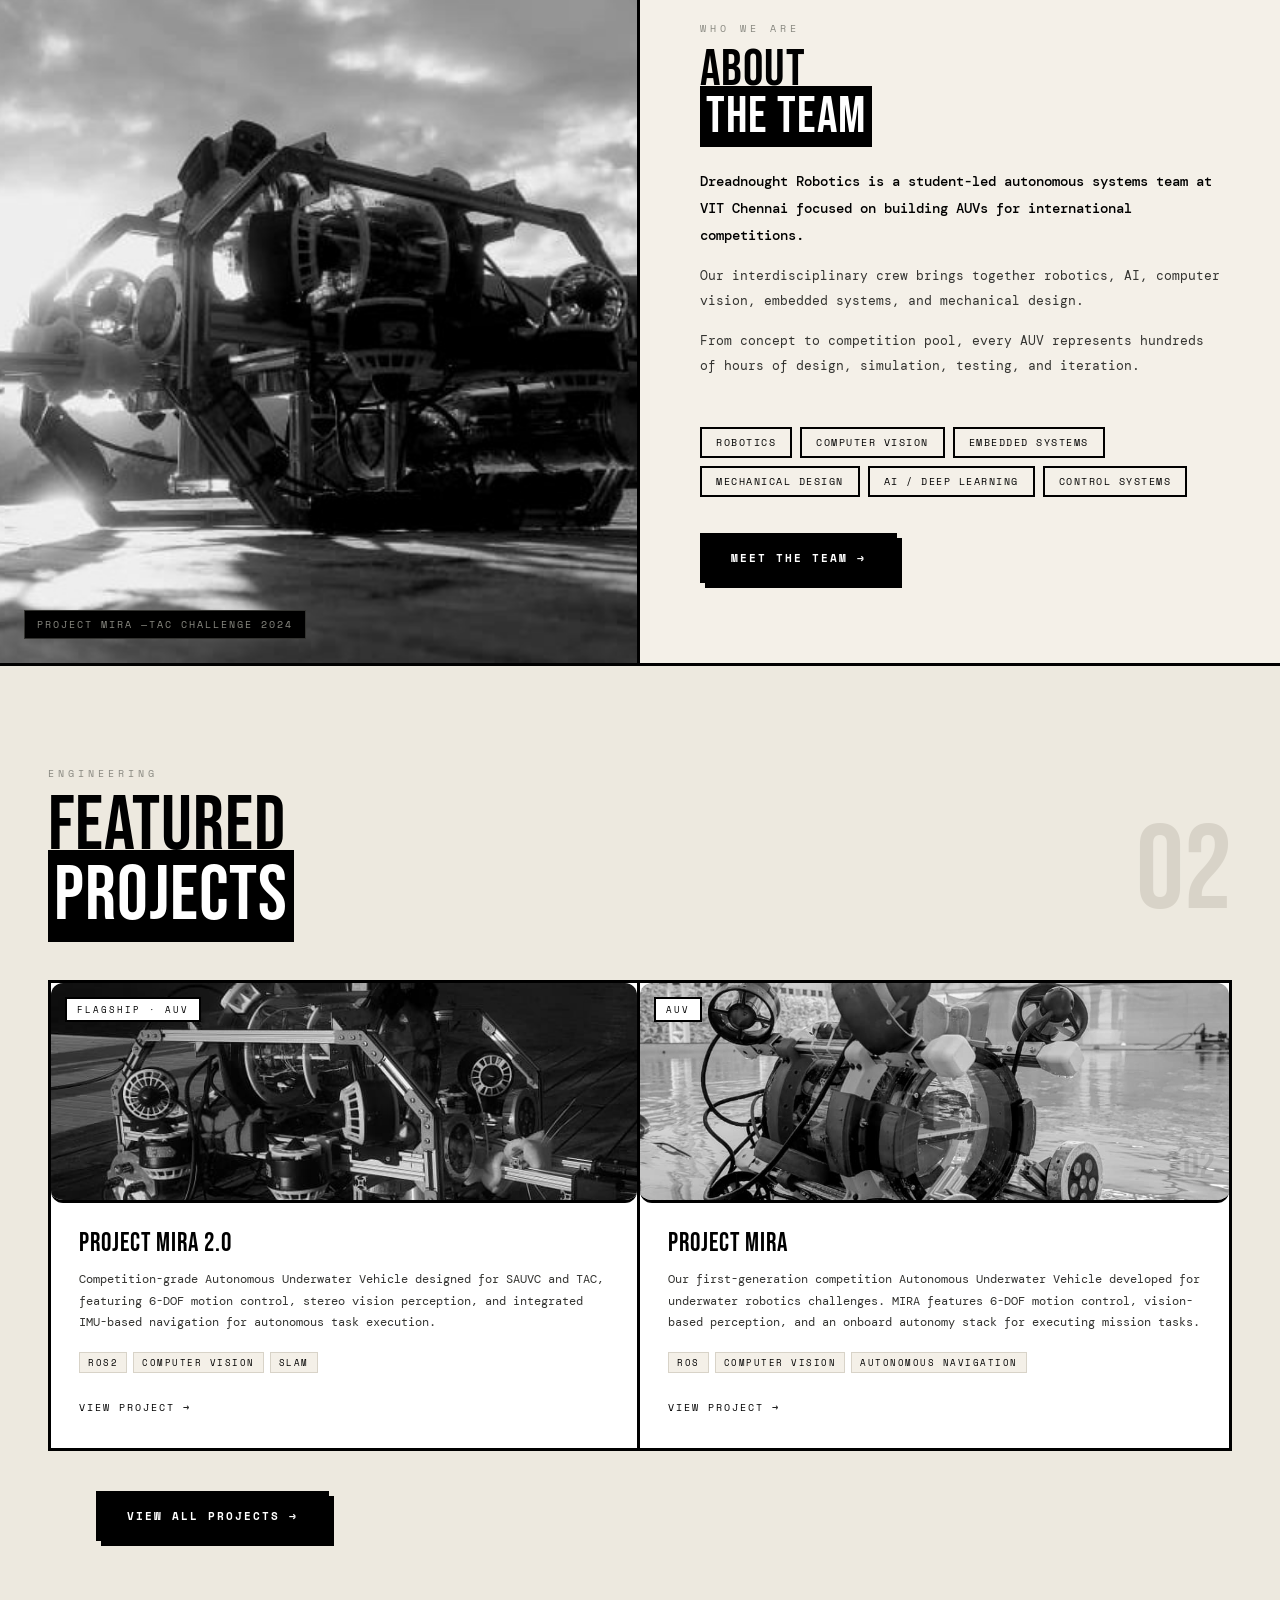
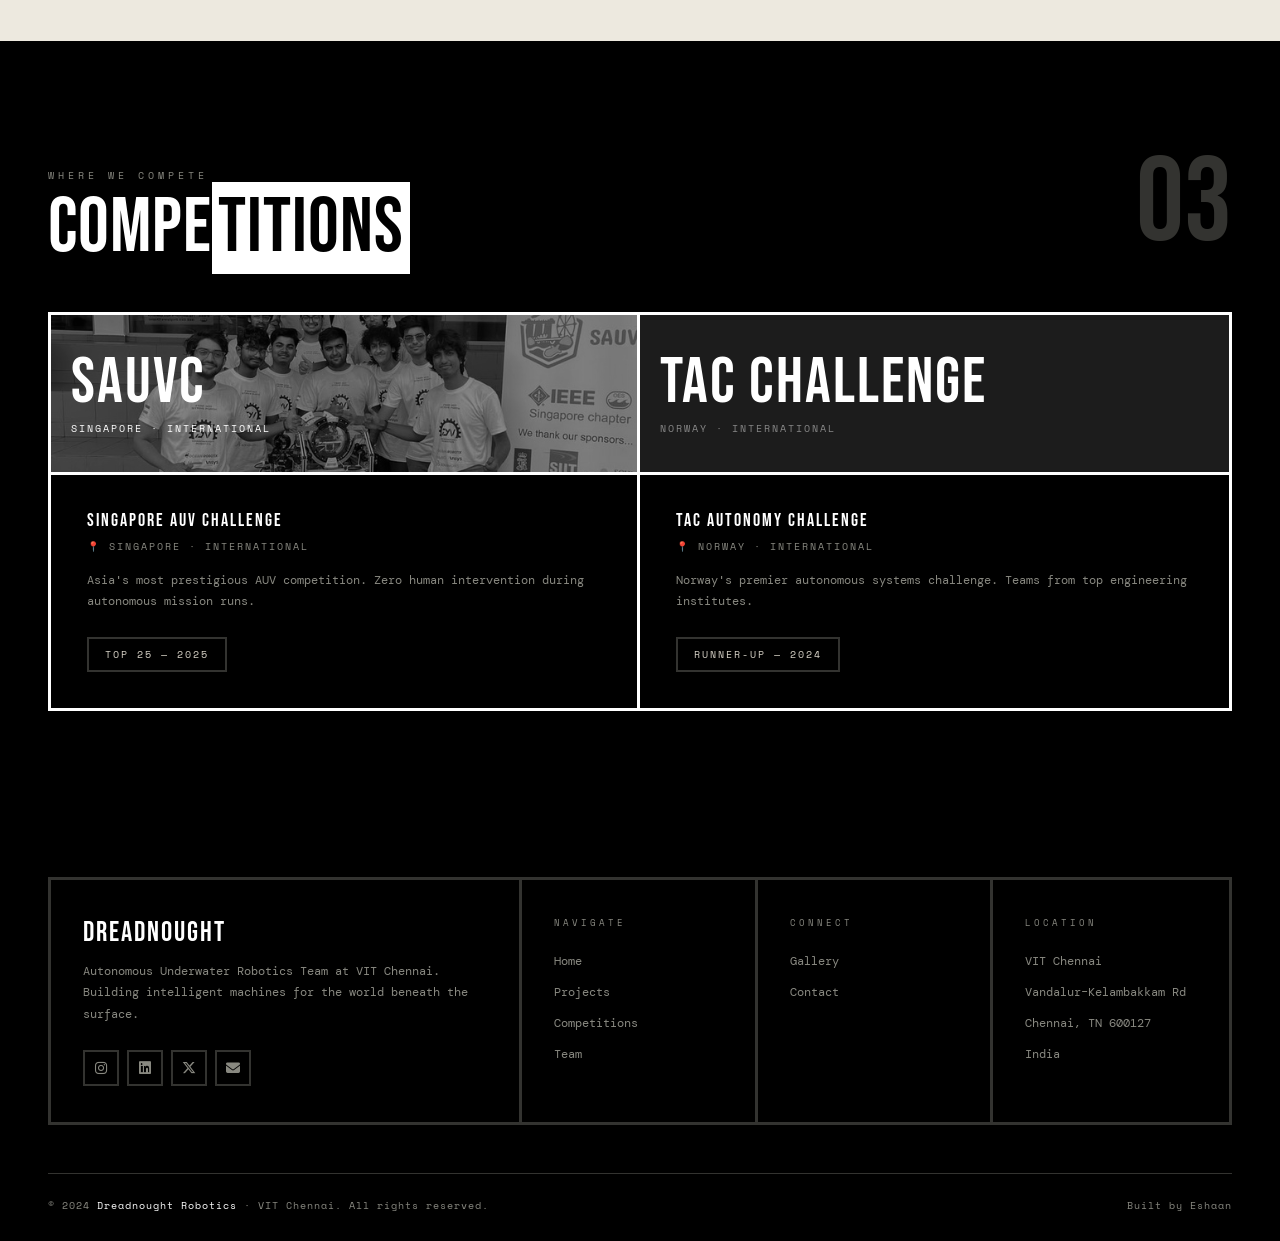
==== commit e054018a: "feat: minor fixes in the content" ====
--- a/index.html
+++ b/index.html
@@ -60,7 +60,7 @@
       </div>
       <span class="hero-title-top">DREADNOUGHT</span>
       <span class="hero-title-bottom">ROBOTICS</span>
-      <p class="hero-sub">Autonomous Underwater Robotics Team &mdash; Building intelligent machines for international competition.</p>
+      <p class="hero-sub">Autonomous Underwater Robotics Team, Building intelligent machines for international competition.</p>
       <div class="hero-buttons">
         <button class="btn-brutal white" onclick="showPage('projects')">View Projects &rarr;</button>
         <button class="btn-brutal outline" onclick="showPage('team')">Meet the Team</button>
@@ -140,7 +140,7 @@
       <div class="section-title" style="font-size:clamp(40px,4vw,60px);margin-bottom:28px;">ABOUT<br><span class="inv">THE TEAM</span></div>
       <p class="about-text primary">Dreadnought Robotics is a student-led autonomous systems team at VIT Chennai focused on building AUVs for international competitions.</p>
       <p class="about-text">Our interdisciplinary crew brings together robotics, AI, computer vision, embedded systems, and mechanical design.</p>
-      <p class="about-text">From concept to competition pool &mdash; every AUV represents hundreds of hours of design, simulation, testing, and iteration.</p>
+      <p class="about-text">From concept to competition pool, every AUV represents hundreds of hours of design, simulation, testing, and iteration.</p>
       <div class="about-tags">
         <span class="about-tag">Robotics</span>
         <span class="about-tag">Computer Vision</span>
@@ -348,7 +348,7 @@
   <div class="page-banner">
     <div class="page-banner-sub">Engineering Work</div>
     <h1 class="page-banner-title">OUR <span class="stroke">PROJECTS</span></h1>
-    <p class="page-banner-desc">Full AUV builds to specialized subsystem R&amp;D &mdash; each project advances our capability.</p>
+    <p class="page-banner-desc">Full AUV builds to specialized subsystem R&amp;D, each project advances our capability.</p>
     <div class="page-banner-num">02</div>
   </div>
   <div class="projects-page">
@@ -437,7 +437,7 @@
           <div class="comp-result-tag">&#x2713; Selected to Compete &mdash; 2023</div>
           <div class="comp-info-row"><div class="comp-info-label">Full Name</div><div class="comp-info-value">Singapore Autonomous Underwater Vehicle Challenge</div></div>
           <div class="comp-info-row"><div class="comp-info-label">Location</div><div class="comp-info-value">Singapore &middot; Annual International Competition</div></div>
-          <div class="comp-info-row"><div class="comp-info-label">About</div><div class="comp-info-value">Asia's most prestigious AUV competition. Teams from universities globally must complete all missions fully autonomously &mdash; zero human intervention during runs.</div></div>
+          <div class="comp-info-row"><div class="comp-info-label">About</div><div class="comp-info-value">Asia's most prestigious AUV competition. Teams from universities globally must complete all missions fully autonomously, zero human intervention during runs.</div></div>
         </div>
         <div class="comp-block-right">
           <div class="comp-tasks-title">Competition Tasks</div>
@@ -623,7 +623,7 @@
   <div class="page-banner">
     <div class="page-banner-sub">Reach Us</div>
     <h1 class="page-banner-title">GET IN <span class="stroke">TOUCH</span></h1>
-    <p class="page-banner-desc">Find us on socials or drop us an email &mdash; we'd love to hear from you.</p>
+    <p class="page-banner-desc">Find us on socials or drop us an email, we'd love to hear from you.</p>
     <div class="page-banner-num">07</div>
   </div>
   <div class="contact-page">
@@ -646,18 +646,6 @@
         <div class="contact-social-value">Dreadnought Robotics VIT</div>
         <div class="contact-social-handle">Professional updates &amp; recruitment</div>
       </a>
-      <a href="https://github.com/dreadnought-robotics" target="_blank" class="contact-social-card">
-        <div class="contact-social-icon"><i class="fa-brands fa-github"></i></div>
-        <div class="contact-social-label">GitHub</div>
-        <div class="contact-social-value">github.com/dreadnought-robotics</div>
-        <div class="contact-social-handle">Open source projects &amp; repos</div>
-      </a>
-      <div class="contact-social-card" style="cursor:default;">
-        <div class="contact-social-icon"><i class="fa-solid fa-location-dot"></i></div>
-        <div class="contact-social-label">Location</div>
-        <div class="contact-social-value">VIT Chennai Campus</div>
-        <div class="contact-social-handle">Vandalur&ndash;Kelambakkam Road, Chennai 600127</div>
-      </div>
     </div>
   </div>
   <footer><div class="footer-bottom" style="border-top:none;"><div class="footer-copy">&copy; 2024 <span>Dreadnought Robotics</span></div><a href="#" onclick="showPage('home')" style="font-family:var(--font-mono);font-size:10px;color:var(--grey-mid);">&larr; Home</a></div></footer>
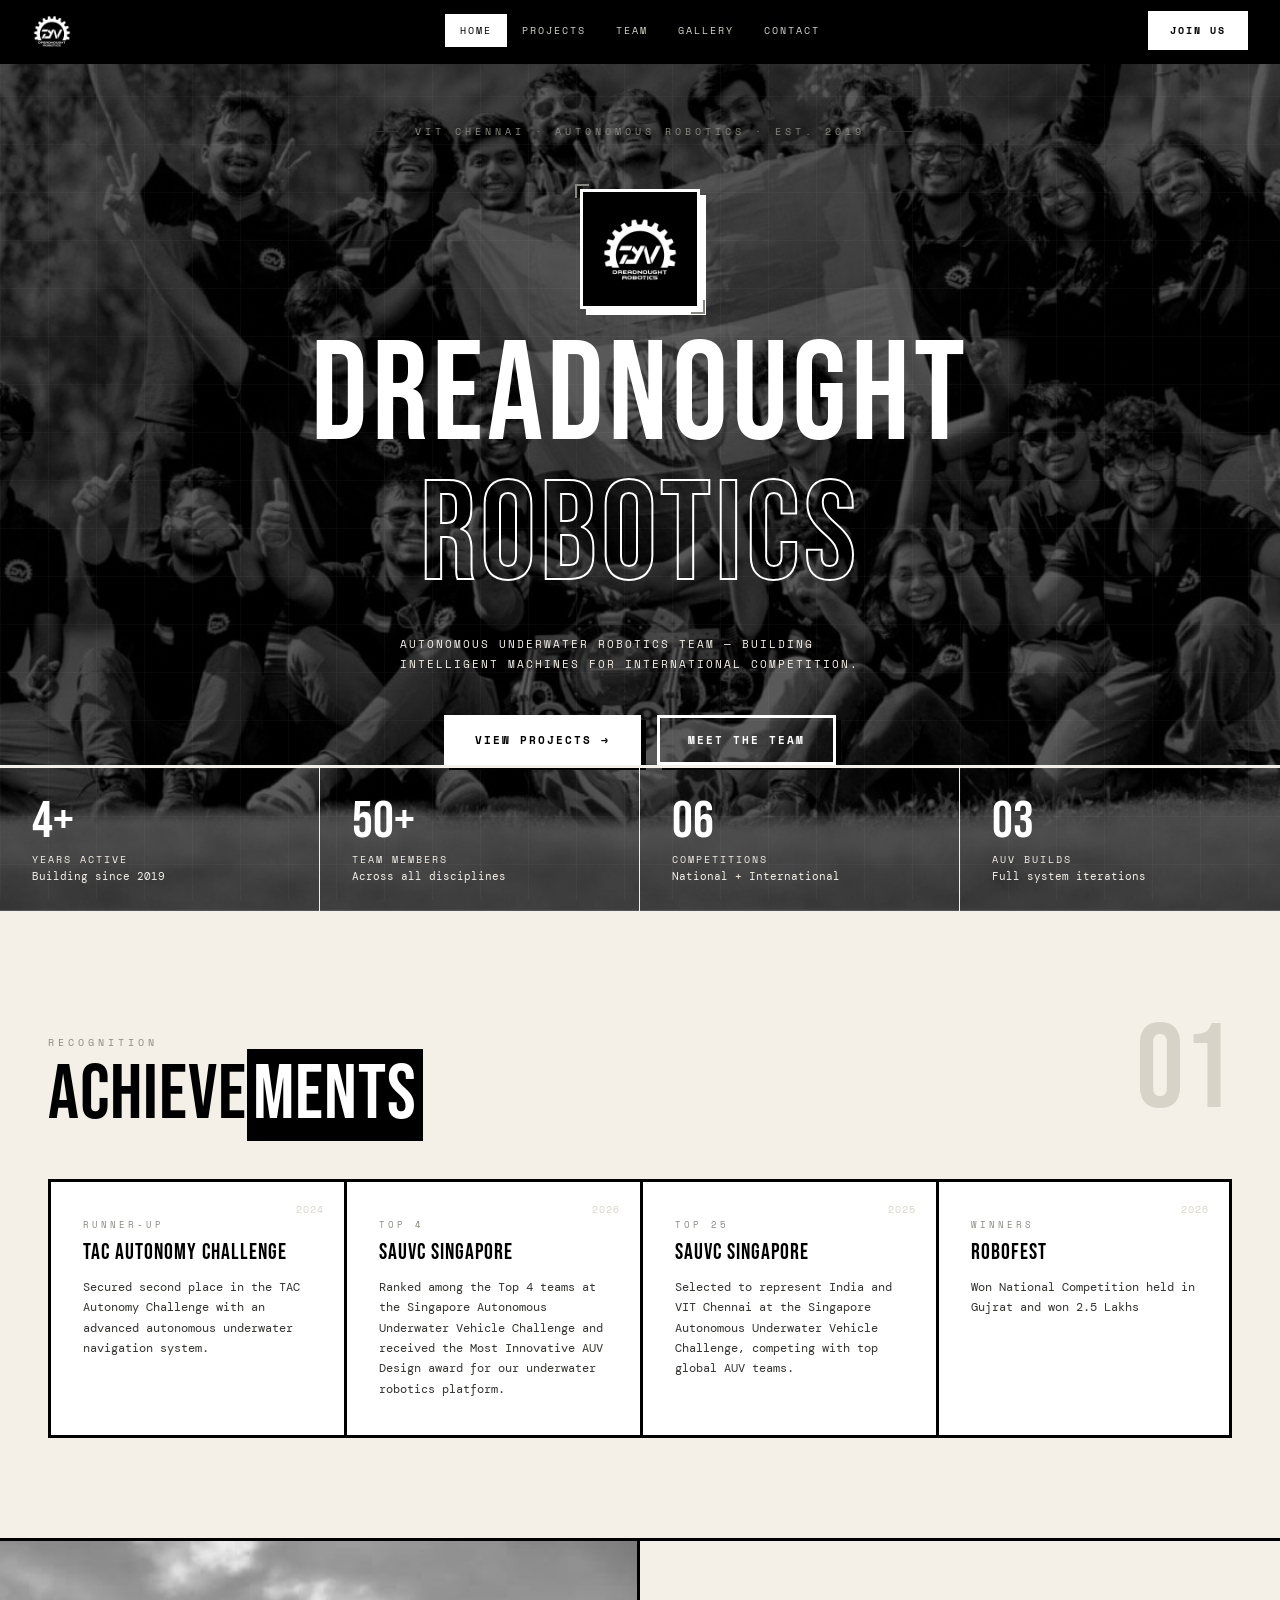
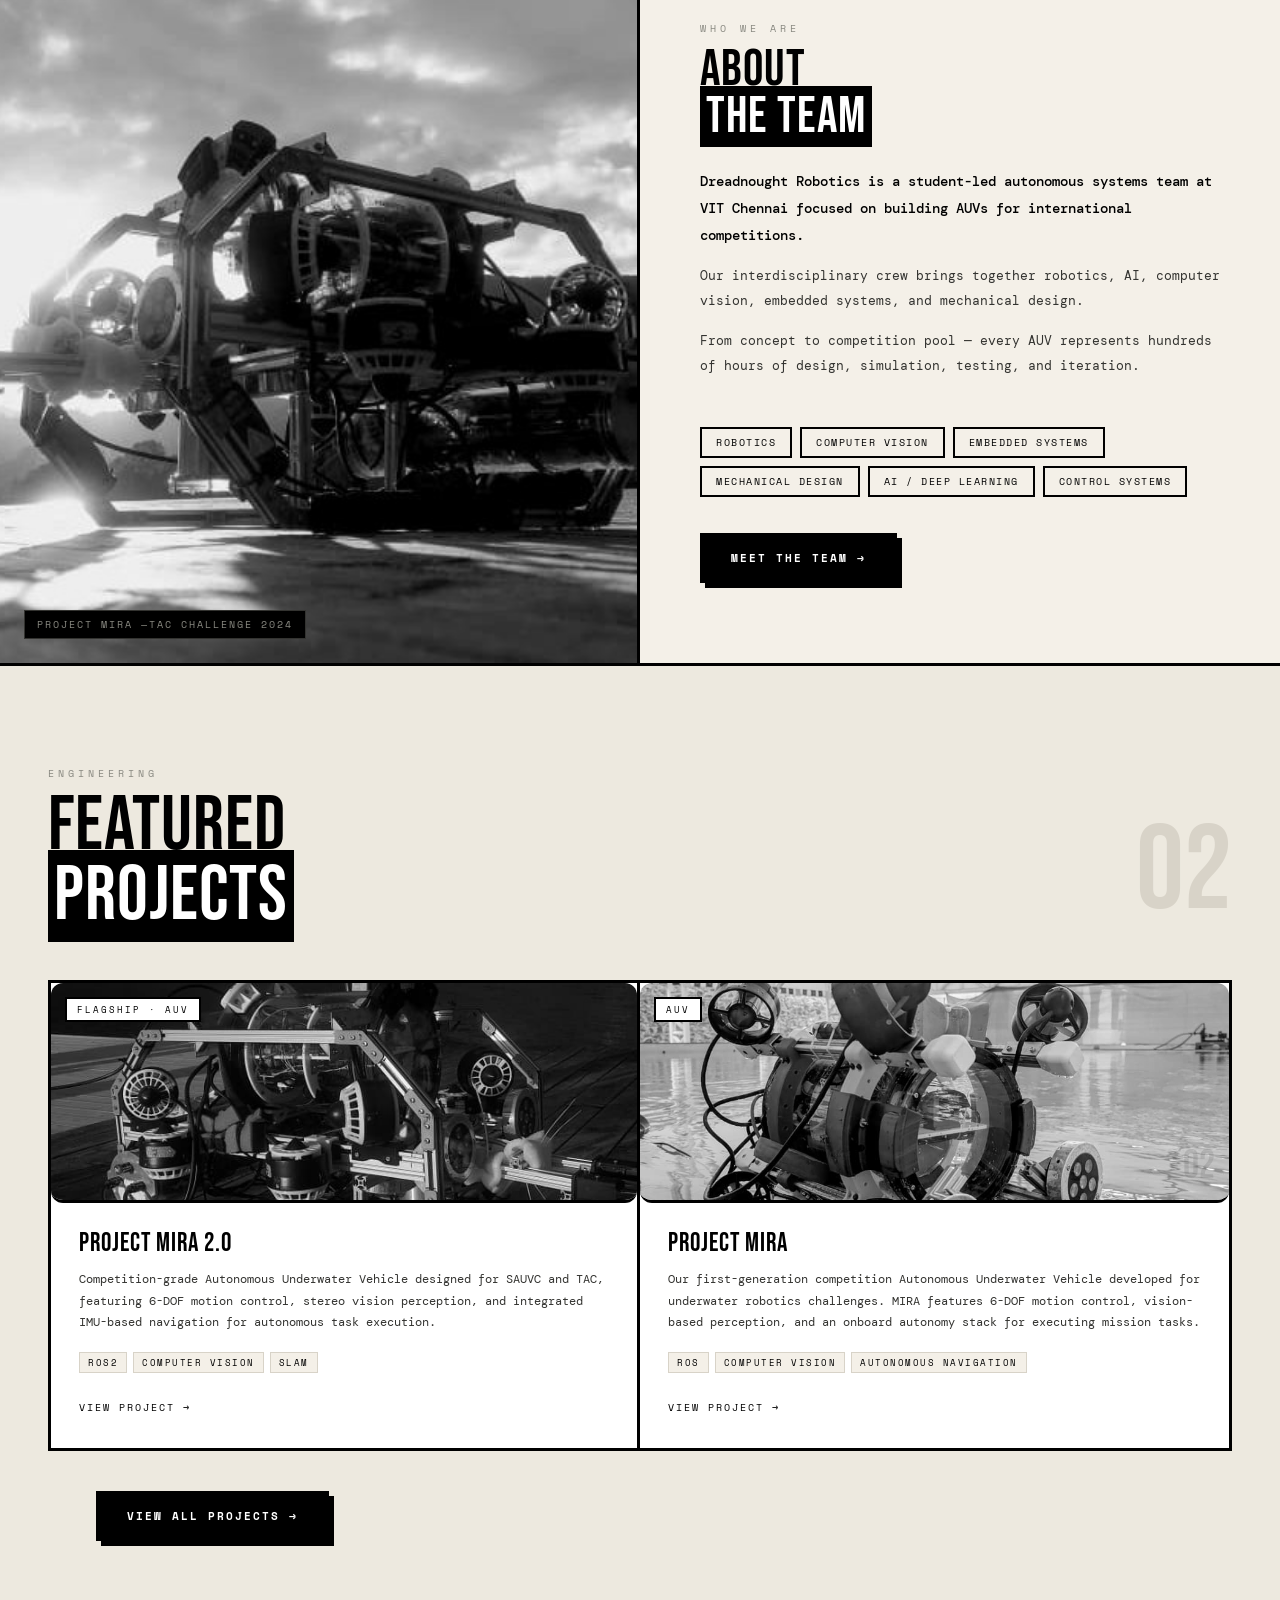
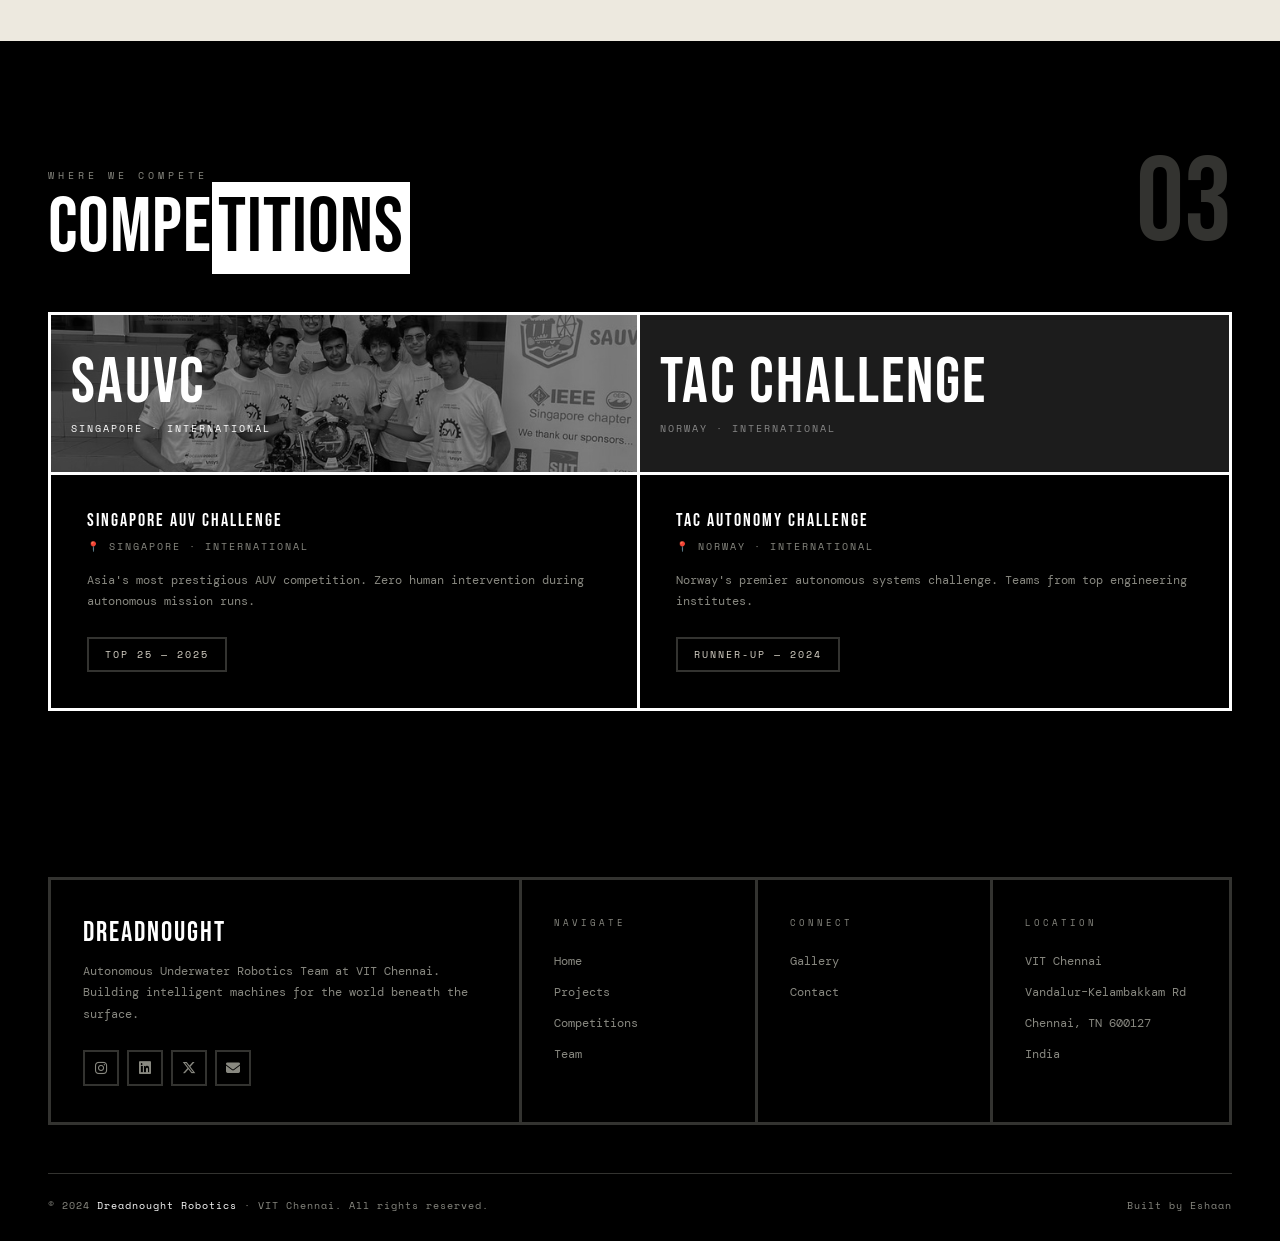
==== commit fae7313f: "ISSUE: NAV BAR needs to be fixed" ====
--- a/index.html
+++ b/index.html
@@ -28,7 +28,7 @@
     <!-- <li><a href="#" onclick="showPage('sponsors')"     id="nav-sponsors">Sponsors</a></li> -->
     <li><a href="#" onclick="showPage('contact')"      id="nav-contact">Contact</a></li>
   </ul>
-
+  <a href="#" class="nav-cta" onclick="showPage('contact')">Join Us</a>
   <div class="hamburger" onclick="toggleMenu()">
     <span></span><span></span><span></span>
   </div>
@@ -60,7 +60,7 @@
       </div>
       <span class="hero-title-top">DREADNOUGHT</span>
       <span class="hero-title-bottom">ROBOTICS</span>
-      <p class="hero-sub">Autonomous Underwater Robotics Team, Building intelligent machines for international competition.</p>
+      <p class="hero-sub">Autonomous Underwater Robotics Team &mdash; Building intelligent machines for international competition.</p>
       <div class="hero-buttons">
         <button class="btn-brutal white" onclick="showPage('projects')">View Projects &rarr;</button>
         <button class="btn-brutal outline" onclick="showPage('team')">Meet the Team</button>
@@ -140,7 +140,7 @@
       <div class="section-title" style="font-size:clamp(40px,4vw,60px);margin-bottom:28px;">ABOUT<br><span class="inv">THE TEAM</span></div>
       <p class="about-text primary">Dreadnought Robotics is a student-led autonomous systems team at VIT Chennai focused on building AUVs for international competitions.</p>
       <p class="about-text">Our interdisciplinary crew brings together robotics, AI, computer vision, embedded systems, and mechanical design.</p>
-      <p class="about-text">From concept to competition pool, every AUV represents hundreds of hours of design, simulation, testing, and iteration.</p>
+      <p class="about-text">From concept to competition pool &mdash; every AUV represents hundreds of hours of design, simulation, testing, and iteration.</p>
       <div class="about-tags">
         <span class="about-tag">Robotics</span>
         <span class="about-tag">Computer Vision</span>
@@ -300,7 +300,7 @@
             <i class="fa-brands fa-x-twitter"></i>
           </a>
         
-          <a href="/cdn-cgi/l/email-protection#c8acbaada9aca6a7bdafa0bcbaa7aaa7bca1abbb88bea1bcbbbcbdacada6bce6a9abe6a1a6" class="footer-social">
+          <a href="mailto:dreadnoughtrobotics@vitstudent.ac.in" class="footer-social">
             <i class="fa-solid fa-envelope"></i>
           </a>
 
@@ -348,7 +348,7 @@
   <div class="page-banner">
     <div class="page-banner-sub">Engineering Work</div>
     <h1 class="page-banner-title">OUR <span class="stroke">PROJECTS</span></h1>
-    <p class="page-banner-desc">Full AUV builds to specialized subsystem R&amp;D, each project advances our capability.</p>
+    <p class="page-banner-desc">Full AUV builds to specialized subsystem R&amp;D &mdash; each project advances our capability.</p>
     <div class="page-banner-num">02</div>
   </div>
   <div class="projects-page">
@@ -437,7 +437,7 @@
           <div class="comp-result-tag">&#x2713; Selected to Compete &mdash; 2023</div>
           <div class="comp-info-row"><div class="comp-info-label">Full Name</div><div class="comp-info-value">Singapore Autonomous Underwater Vehicle Challenge</div></div>
           <div class="comp-info-row"><div class="comp-info-label">Location</div><div class="comp-info-value">Singapore &middot; Annual International Competition</div></div>
-          <div class="comp-info-row"><div class="comp-info-label">About</div><div class="comp-info-value">Asia's most prestigious AUV competition. Teams from universities globally must complete all missions fully autonomously, zero human intervention during runs.</div></div>
+          <div class="comp-info-row"><div class="comp-info-label">About</div><div class="comp-info-value">Asia's most prestigious AUV competition. Teams from universities globally must complete all missions fully autonomously &mdash; zero human intervention during runs.</div></div>
         </div>
         <div class="comp-block-right">
           <div class="comp-tasks-title">Competition Tasks</div>
@@ -623,50 +623,33 @@
   <div class="page-banner">
     <div class="page-banner-sub">Reach Us</div>
     <h1 class="page-banner-title">GET IN <span class="stroke">TOUCH</span></h1>
-    <p class="page-banner-desc">Find us on socials or drop us an email, we'd love to hear from you.</p>
+    <p class="page-banner-desc">Joining the team, sponsoring us, or just want to talk robotics &mdash; we'd love to hear from you.</p>
     <div class="page-banner-num">07</div>
   </div>
   <div class="contact-page">
-    <div class="contact-socials-grid">
-      <a href="mailto:dreadnought.robotics@vit.ac.in" class="contact-social-card">
-        <div class="contact-social-icon"><i class="fa-solid fa-envelope"></i></div>
-        <div class="contact-social-label">Email</div>
-        <div class="contact-social-value">dreadnought.robotics@vit.ac.in</div>
-        <div class="contact-social-handle">Official team email</div>
-      </a>
-      <a href="https://www.instagram.com/dreadnoughtrobotics" target="_blank" class="contact-social-card">
-        <div class="contact-social-icon"><i class="fa-brands fa-instagram"></i></div>
-        <div class="contact-social-label">Instagram</div>
-        <div class="contact-social-value">@dreadnoughtrobotics</div>
-        <div class="contact-social-handle">Updates &amp; behind the scenes</div>
-      </a>
-      <a href="https://www.linkedin.com/company/dreadnought-robotics/" target="_blank" class="contact-social-card">
-        <div class="contact-social-icon"><i class="fa-brands fa-linkedin"></i></div>
-        <div class="contact-social-label">LinkedIn</div>
-        <div class="contact-social-value">Dreadnought Robotics VIT</div>
-        <div class="contact-social-handle">Professional updates &amp; recruitment</div>
-      </a>
+    <div class="contact-grid">
+      <div class="contact-left">
+        <div class="contact-item"><div class="contact-icon">&#x2709;&#xFE0F;</div><div><div class="contact-label">Email</div><div class="contact-value">dreadnought.robotics@vit.ac.in</div><div class="contact-handle">Official team email</div></div></div>
+        <div class="contact-item"><div class="contact-icon">&#x1F4F8;</div><div><div class="contact-label">Instagram</div><div class="contact-value">@dreadnought_robotics</div><div class="contact-handle">Updates &amp; behind the scenes</div></div></div>
+        <div class="contact-item"><div class="contact-icon">&#x1F4BC;</div><div><div class="contact-label">LinkedIn</div><div class="contact-value">Dreadnought Robotics VIT</div><div class="contact-handle">Professional updates &amp; recruitment</div></div></div>
+        <div class="contact-item"><div class="contact-icon">&#x2328;&#xFE0F;</div><div><div class="contact-label">GitHub</div><div class="contact-value">github.com/dreadnought-robotics</div><div class="contact-handle">Open source projects &amp; repos</div></div></div>
+        <div class="contact-item" style="cursor:default;"><div class="contact-icon">&#x1F4CD;</div><div><div class="contact-label">Location</div><div class="contact-value">VIT Chennai Campus</div><div class="contact-handle">Vandalur&ndash;Kelambakkam Road, Chennai 600127</div></div></div>
+      </div>
+      <div class="contact-right">
+        <div class="form-title">Send a Message</div>
+        <div class="form-group"><label class="form-label">Your Name</label><input class="form-input" type="text" placeholder="Full name"></div>
+        <div class="form-group"><label class="form-label">Email Address</label><input class="form-input" type="email" placeholder="your@email.com"></div>
+        <div class="form-group"><label class="form-label">Subject</label><input class="form-input" type="text" placeholder="Sponsorship / Joining / Collaboration"></div>
+        <div class="form-group"><label class="form-label">Message</label><textarea class="form-textarea" placeholder="Tell us about yourself or your inquiry..."></textarea></div>
+        <button class="form-submit" onclick="handleFormSubmit(this)">SEND MESSAGE &rarr;</button>
+      </div>
     </div>
   </div>
   <footer><div class="footer-bottom" style="border-top:none;"><div class="footer-copy">&copy; 2024 <span>Dreadnought Robotics</span></div><a href="#" onclick="showPage('home')" style="font-family:var(--font-mono);font-size:10px;color:var(--grey-mid);">&larr; Home</a></div></footer>
-</div><!-- /page-contact -->        
-</div><!-- /pages-container -->
-<script>
-  function showPage(pageId) {
-    document.querySelectorAll('.page').forEach(page => {
-      page.style.display = (page.id === 'page-' + pageId) ? 'block' : 'none';
-    });
-    window.scrollTo(0, 0);
-  }
-
-  function filterGallery(category, tabElement) {
-    document.querySelectorAll('.gallery-tab').forEach(tab => {
-      tab.classList.toggle('active', tab === tabElement);
-    });
-    document.querySelectorAll('.gallery-item').forEach(item => {
-      item.style.display = (category === 'all' || item.dataset.cat === category) ? 'block' : 'none';
-    });
-  }
-</script>
+</div><!-- /page-contact -->
+
+
+<!-- JS loaded last so DOM is ready -->
+<script src="main.js"></script>
 </body>
-</html> +</html>
--- a/styles.css
+++ b/styles.css
@@ -65,12 +65,22 @@
   display: flex; align-items: center; list-style: none; margin: 0;
 }
 .nav-links a {
-  font-family: var(--font-mono); font-size: 10px; letter-spacing: 2px;
-  text-transform: uppercase; color: var(--grey-light); padding: 8px 14px;
-  border: 1px solid transparent; transition: all 0.1s; display: block;
-}
-.nav-links a:hover, .nav-links a.active {
-  color: var(--black); background: var(--white); border-color: var(--white);
+  font-family: var(--font-mono);
+  font-size: 10px;
+  letter-spacing: 2px;
+  text-transform: uppercase;
+  color: var(--grey-light);
+  padding: 8px 14px;
+  border: 1px solid transparent;
+  transition: all 0.1s;
+  display: block;
+  will-change: background-color , color;
+}
+.nav-links a:hover, 
+.nav-links a.active {
+  color: var(--black);
+  background: var(--white); 
+  border-color: var(--white);
 }
 .nav-cta {
   font-family: var(--font-mono); font-size: 10px; letter-spacing: 2px;
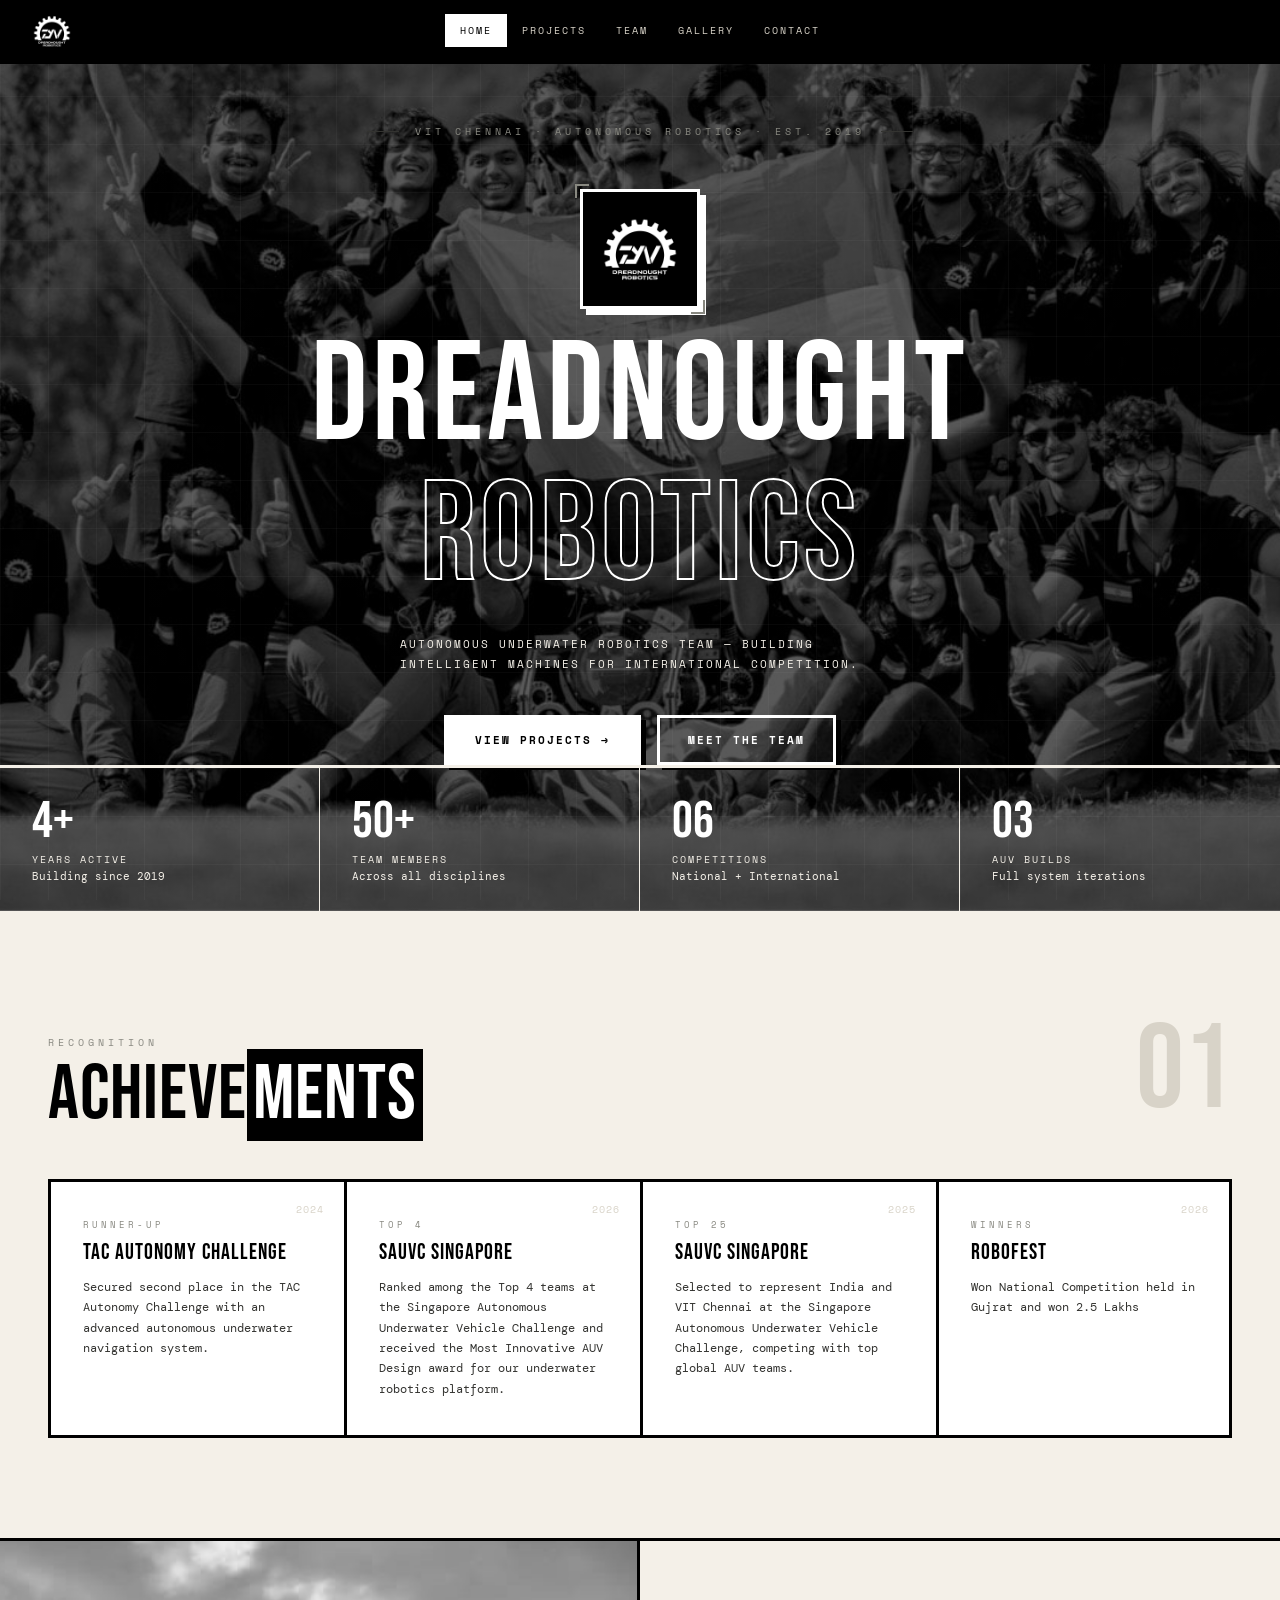
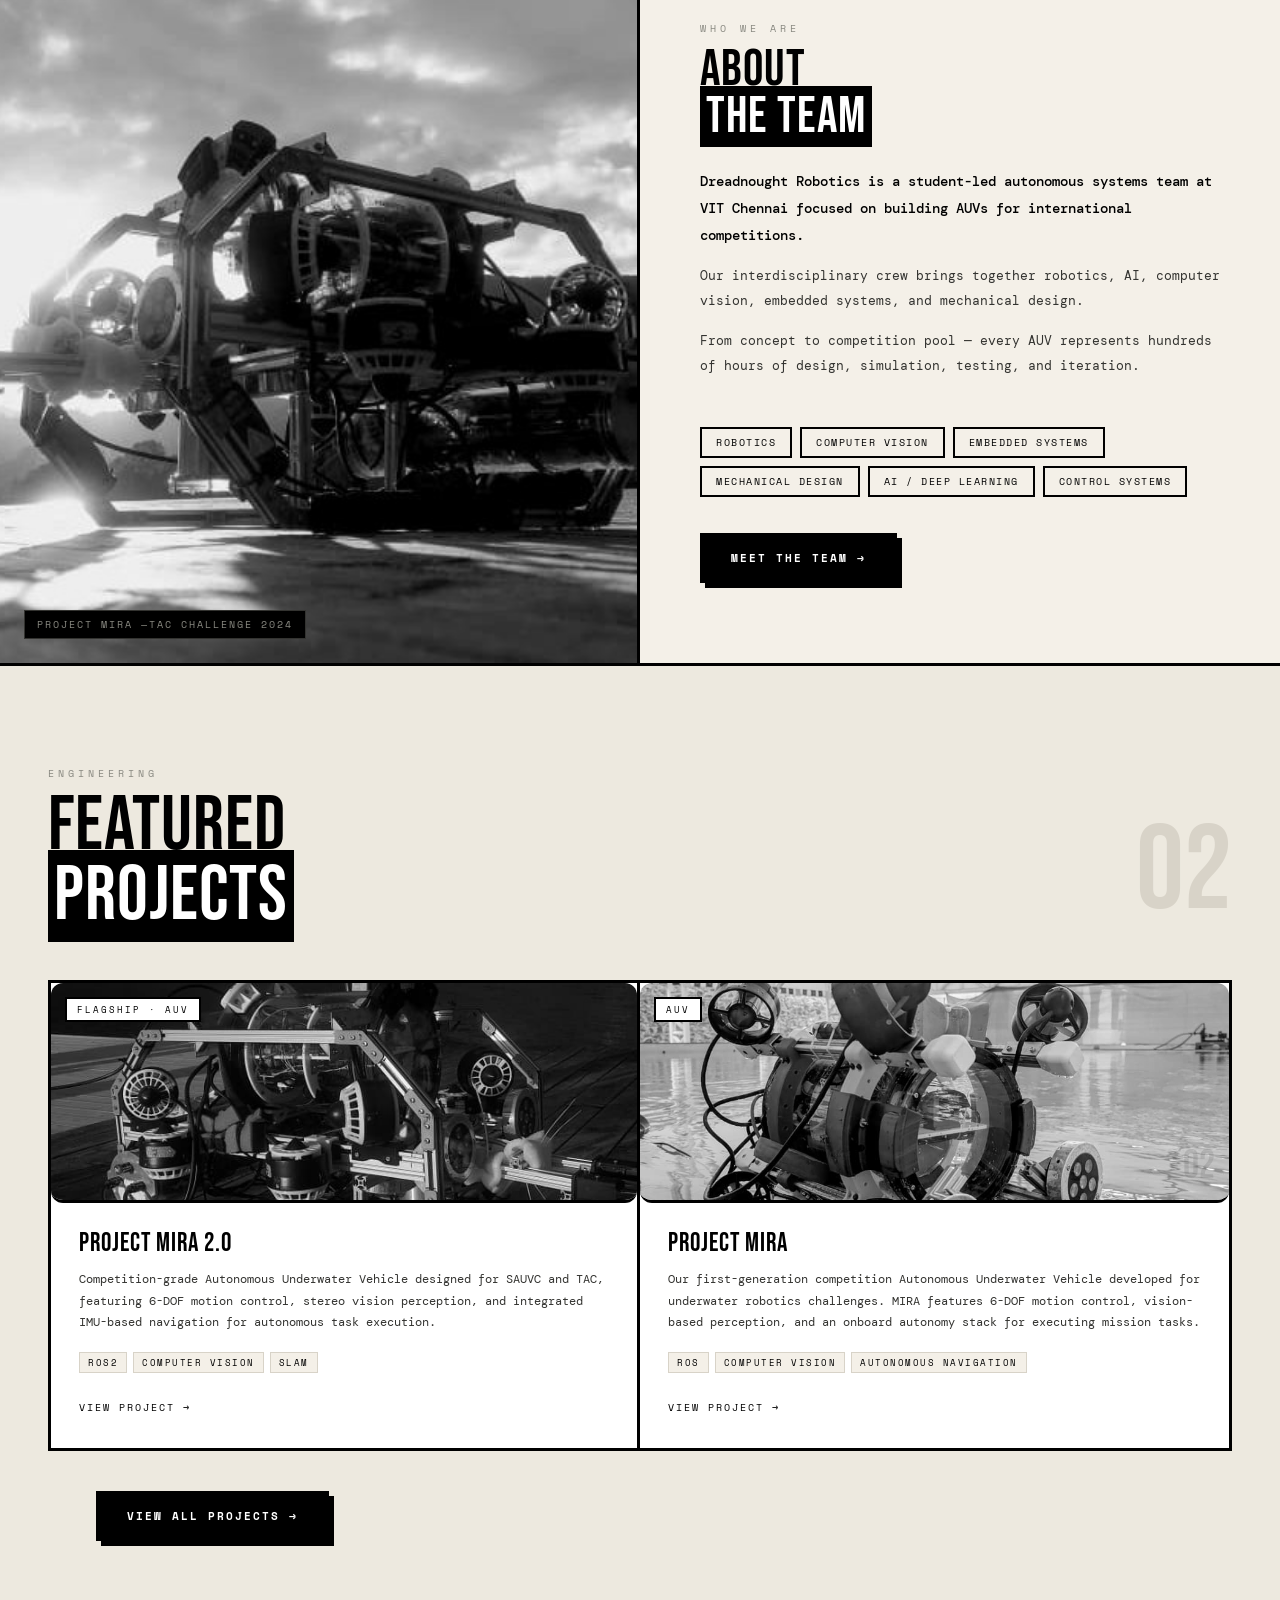
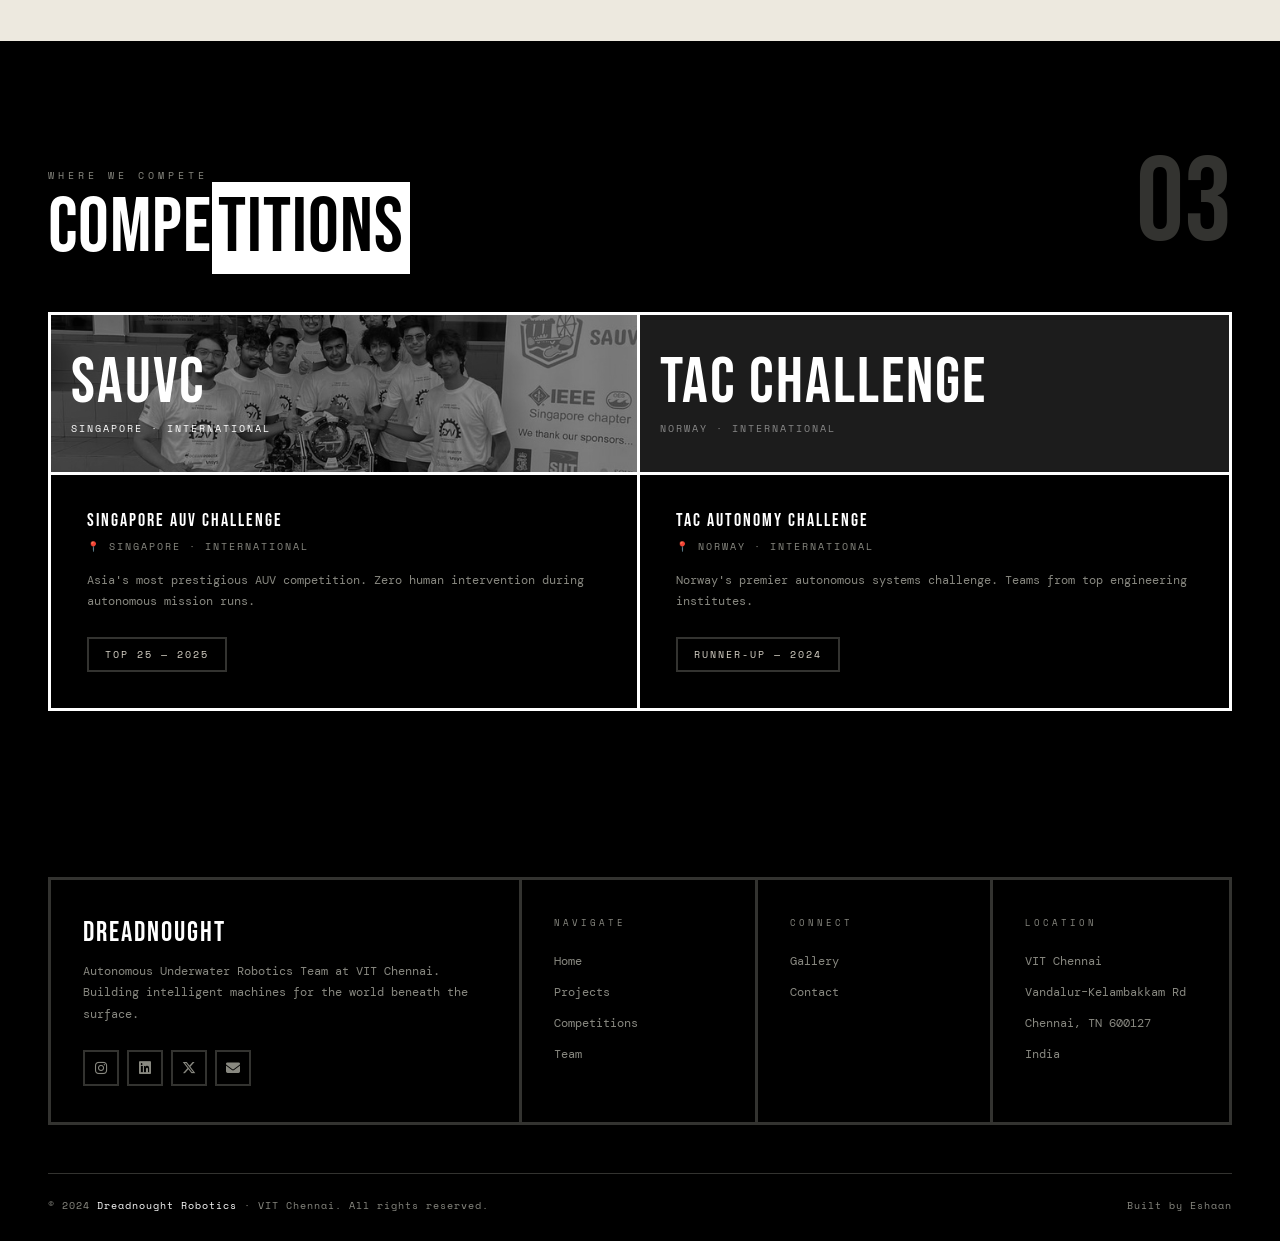
==== commit edce284f: "fix: remove conflicting showPage function from index.html" ====
--- a/index.html
+++ b/index.html
@@ -28,7 +28,7 @@
     <!-- <li><a href="#" onclick="showPage('sponsors')"     id="nav-sponsors">Sponsors</a></li> -->
     <li><a href="#" onclick="showPage('contact')"      id="nav-contact">Contact</a></li>
   </ul>
-  <a href="#" class="nav-cta" onclick="showPage('contact')">Join Us</a>
+
   <div class="hamburger" onclick="toggleMenu()">
     <span></span><span></span><span></span>
   </div>
@@ -300,7 +300,7 @@
             <i class="fa-brands fa-x-twitter"></i>
           </a>
         
-          <a href="mailto:dreadnoughtrobotics@vitstudent.ac.in" class="footer-social">
+          <a href="/cdn-cgi/l/email-protection#5236203733363c3d27353a26203d303d263b312112243b2621262736373c267c33317c3b3c" class="footer-social">
             <i class="fa-solid fa-envelope"></i>
           </a>
 
@@ -623,33 +623,46 @@
   <div class="page-banner">
     <div class="page-banner-sub">Reach Us</div>
     <h1 class="page-banner-title">GET IN <span class="stroke">TOUCH</span></h1>
-    <p class="page-banner-desc">Joining the team, sponsoring us, or just want to talk robotics &mdash; we'd love to hear from you.</p>
+    <p class="page-banner-desc">Find us on socials or drop us an email &mdash; we'd love to hear from you.</p>
     <div class="page-banner-num">07</div>
   </div>
   <div class="contact-page">
-    <div class="contact-grid">
-      <div class="contact-left">
-        <div class="contact-item"><div class="contact-icon">&#x2709;&#xFE0F;</div><div><div class="contact-label">Email</div><div class="contact-value">dreadnought.robotics@vit.ac.in</div><div class="contact-handle">Official team email</div></div></div>
-        <div class="contact-item"><div class="contact-icon">&#x1F4F8;</div><div><div class="contact-label">Instagram</div><div class="contact-value">@dreadnought_robotics</div><div class="contact-handle">Updates &amp; behind the scenes</div></div></div>
-        <div class="contact-item"><div class="contact-icon">&#x1F4BC;</div><div><div class="contact-label">LinkedIn</div><div class="contact-value">Dreadnought Robotics VIT</div><div class="contact-handle">Professional updates &amp; recruitment</div></div></div>
-        <div class="contact-item"><div class="contact-icon">&#x2328;&#xFE0F;</div><div><div class="contact-label">GitHub</div><div class="contact-value">github.com/dreadnought-robotics</div><div class="contact-handle">Open source projects &amp; repos</div></div></div>
-        <div class="contact-item" style="cursor:default;"><div class="contact-icon">&#x1F4CD;</div><div><div class="contact-label">Location</div><div class="contact-value">VIT Chennai Campus</div><div class="contact-handle">Vandalur&ndash;Kelambakkam Road, Chennai 600127</div></div></div>
-      </div>
-      <div class="contact-right">
-        <div class="form-title">Send a Message</div>
-        <div class="form-group"><label class="form-label">Your Name</label><input class="form-input" type="text" placeholder="Full name"></div>
-        <div class="form-group"><label class="form-label">Email Address</label><input class="form-input" type="email" placeholder="your@email.com"></div>
-        <div class="form-group"><label class="form-label">Subject</label><input class="form-input" type="text" placeholder="Sponsorship / Joining / Collaboration"></div>
-        <div class="form-group"><label class="form-label">Message</label><textarea class="form-textarea" placeholder="Tell us about yourself or your inquiry..."></textarea></div>
-        <button class="form-submit" onclick="handleFormSubmit(this)">SEND MESSAGE &rarr;</button>
+    <div class="contact-socials-grid">
+      <a href="mailto:dreadnought.robotics@vit.ac.in" class="contact-social-card">
+        <div class="contact-social-icon"><i class="fa-solid fa-envelope"></i></div>
+        <div class="contact-social-label">Email</div>
+        <div class="contact-social-value">dreadnought.robotics@vit.ac.in</div>
+        <div class="contact-social-handle">Official team email</div>
+      </a>
+      <a href="https://www.instagram.com/dreadnoughtrobotics" target="_blank" class="contact-social-card">
+        <div class="contact-social-icon"><i class="fa-brands fa-instagram"></i></div>
+        <div class="contact-social-label">Instagram</div>
+        <div class="contact-social-value">@dreadnoughtrobotics</div>
+        <div class="contact-social-handle">Updates &amp; behind the scenes</div>
+      </a>
+      <a href="https://www.linkedin.com/company/dreadnought-robotics/" target="_blank" class="contact-social-card">
+        <div class="contact-social-icon"><i class="fa-brands fa-linkedin"></i></div>
+        <div class="contact-social-label">LinkedIn</div>
+        <div class="contact-social-value">Dreadnought Robotics VIT</div>
+        <div class="contact-social-handle">Professional updates &amp; recruitment</div>
+      </a>
+      <a href="https://github.com/dreadnought-robotics" target="_blank" class="contact-social-card">
+        <div class="contact-social-icon"><i class="fa-brands fa-github"></i></div>
+        <div class="contact-social-label">GitHub</div>
+        <div class="contact-social-value">github.com/dreadnought-robotics</div>
+        <div class="contact-social-handle">Open source projects &amp; repos</div>
+      </a>
+      <div class="contact-social-card no-hover">
+        <div class="contact-social-icon"><i class="fa-solid fa-location-dot"></i></div>
+        <div class="contact-social-label">Location</div>
+        <div class="contact-social-value">VIT Chennai Campus</div>
+        <div class="contact-social-handle">Vandalur&ndash;Kelambakkam Road, Chennai 600127</div>
       </div>
     </div>
   </div>
   <footer><div class="footer-bottom" style="border-top:none;"><div class="footer-copy">&copy; 2024 <span>Dreadnought Robotics</span></div><a href="#" onclick="showPage('home')" style="font-family:var(--font-mono);font-size:10px;color:var(--grey-mid);">&larr; Home</a></div></footer>
-</div><!-- /page-contact -->
-
-
-<!-- JS loaded last so DOM is ready -->
+</div><!-- /page-contact -->        
+</div><!-- /pages-container -->
 <script src="main.js"></script>
-</body>
-</html>+</body> 
+</html>
--- a/styles.css
+++ b/styles.css
@@ -47,7 +47,7 @@
 /* ── NAVBAR ──────────────────────────────────────────────── */
 nav {
   position: fixed; top: 0; left: 0; right: 0; z-index: 1000;
-  height: 64px; display: flex; align-items: center; justify-content: space-between;
+  height: 64px; display: grid; grid-template-columns: 1fr auto 1fr; align-items: center;
   padding: 0 32px; background: var(--black); border-bottom: 3px solid var(--black);
 }
 .nav-logo { display: flex; align-items: center; gap: 12px; cursor: pointer; }
@@ -61,8 +61,7 @@
   letter-spacing: 3px; color: var(--white); line-height: 1;
 }
 .nav-links {
-  position: absolute; left: 50%; transform: translateX(-50%);
-  display: flex; align-items: center; list-style: none; margin: 0;
+  display: flex; align-items: center; list-style: none; margin: 0; justify-content: center;
 }
 .nav-links a {
   font-family: var(--font-mono);
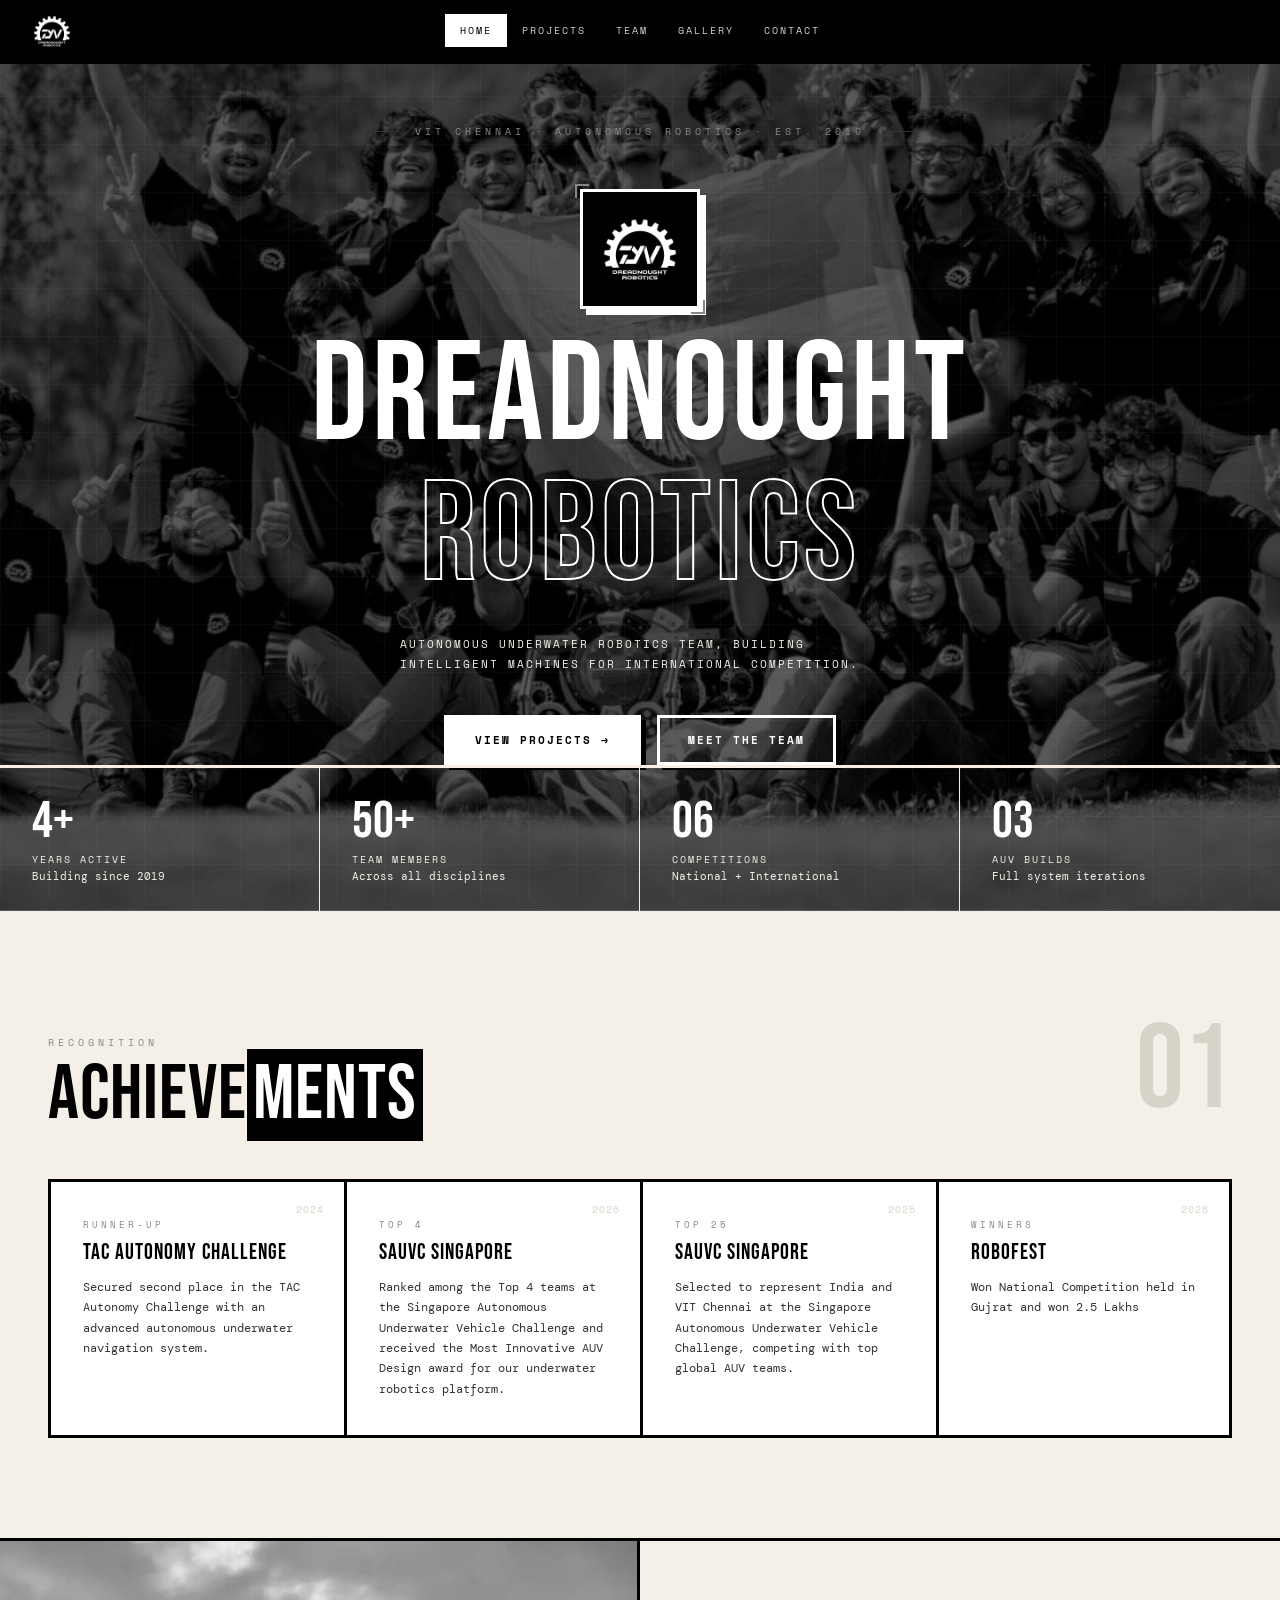
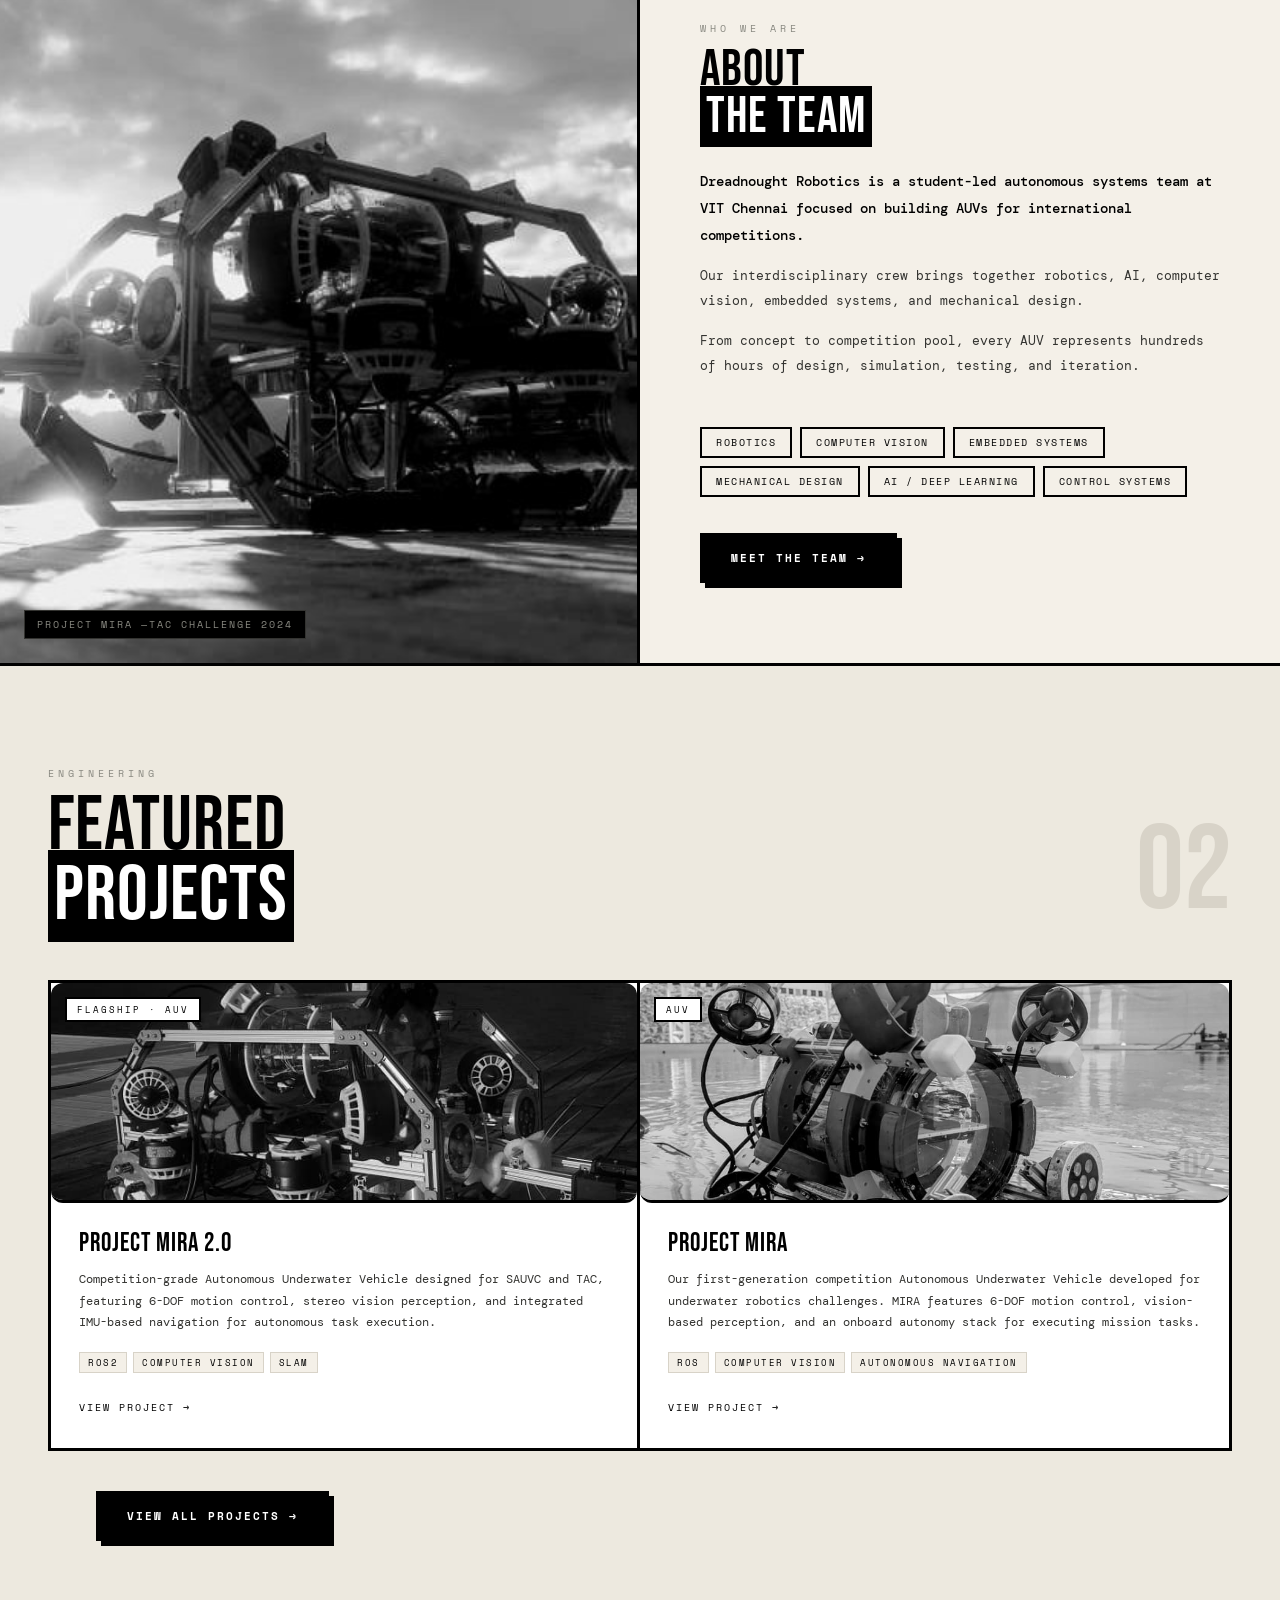
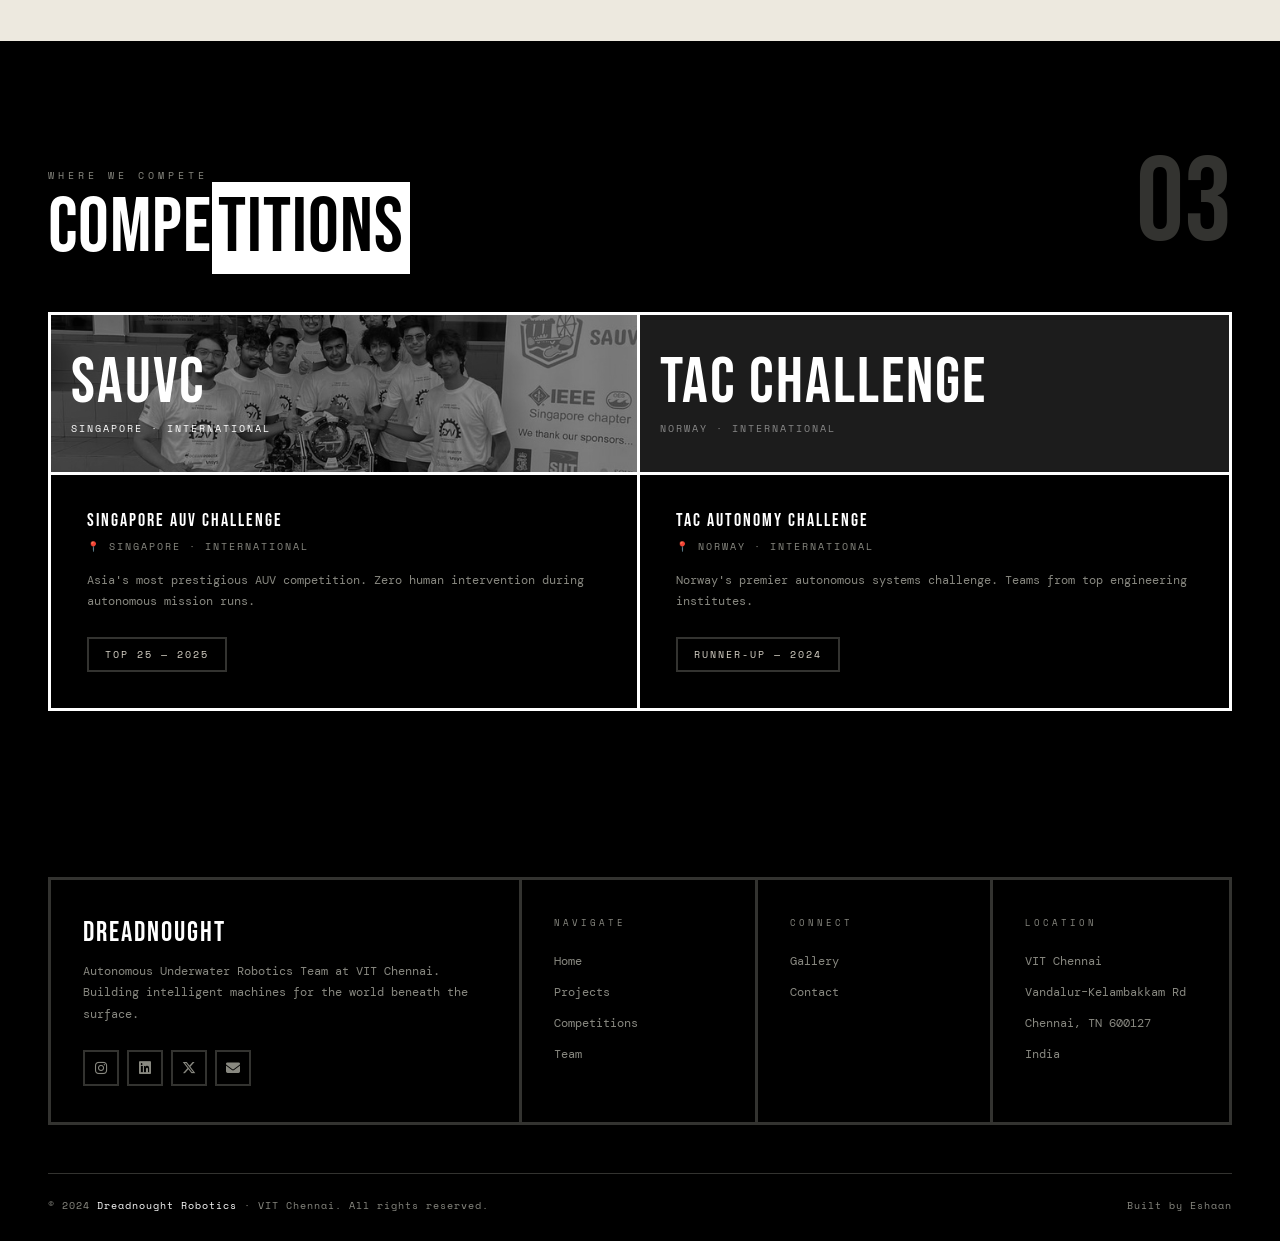
==== commit 712cc798: "content: minor content fixes" ====
--- a/index.html
+++ b/index.html
@@ -60,7 +60,7 @@
       </div>
       <span class="hero-title-top">DREADNOUGHT</span>
       <span class="hero-title-bottom">ROBOTICS</span>
-      <p class="hero-sub">Autonomous Underwater Robotics Team &mdash; Building intelligent machines for international competition.</p>
+      <p class="hero-sub">Autonomous Underwater Robotics Team, Building intelligent machines for international competition.</p>
       <div class="hero-buttons">
         <button class="btn-brutal white" onclick="showPage('projects')">View Projects &rarr;</button>
         <button class="btn-brutal outline" onclick="showPage('team')">Meet the Team</button>
@@ -140,7 +140,7 @@
       <div class="section-title" style="font-size:clamp(40px,4vw,60px);margin-bottom:28px;">ABOUT<br><span class="inv">THE TEAM</span></div>
       <p class="about-text primary">Dreadnought Robotics is a student-led autonomous systems team at VIT Chennai focused on building AUVs for international competitions.</p>
       <p class="about-text">Our interdisciplinary crew brings together robotics, AI, computer vision, embedded systems, and mechanical design.</p>
-      <p class="about-text">From concept to competition pool &mdash; every AUV represents hundreds of hours of design, simulation, testing, and iteration.</p>
+      <p class="about-text">From concept to competition pool, every AUV represents hundreds of hours of design, simulation, testing, and iteration.</p>
       <div class="about-tags">
         <span class="about-tag">Robotics</span>
         <span class="about-tag">Computer Vision</span>
@@ -348,7 +348,7 @@
   <div class="page-banner">
     <div class="page-banner-sub">Engineering Work</div>
     <h1 class="page-banner-title">OUR <span class="stroke">PROJECTS</span></h1>
-    <p class="page-banner-desc">Full AUV builds to specialized subsystem R&amp;D &mdash; each project advances our capability.</p>
+    <p class="page-banner-desc">Full AUV builds to specialized subsystem R&amp;D, each project advances our capability.</p>
     <div class="page-banner-num">02</div>
   </div>
   <div class="projects-page">
@@ -437,7 +437,7 @@
           <div class="comp-result-tag">&#x2713; Selected to Compete &mdash; 2023</div>
           <div class="comp-info-row"><div class="comp-info-label">Full Name</div><div class="comp-info-value">Singapore Autonomous Underwater Vehicle Challenge</div></div>
           <div class="comp-info-row"><div class="comp-info-label">Location</div><div class="comp-info-value">Singapore &middot; Annual International Competition</div></div>
-          <div class="comp-info-row"><div class="comp-info-label">About</div><div class="comp-info-value">Asia's most prestigious AUV competition. Teams from universities globally must complete all missions fully autonomously &mdash; zero human intervention during runs.</div></div>
+          <div class="comp-info-row"><div class="comp-info-label">About</div><div class="comp-info-value">Asia's most prestigious AUV competition. Teams from universities globally must complete all missions fully autonomously, zero human intervention during runs.</div></div>
         </div>
         <div class="comp-block-right">
           <div class="comp-tasks-title">Competition Tasks</div>
@@ -623,7 +623,7 @@
   <div class="page-banner">
     <div class="page-banner-sub">Reach Us</div>
     <h1 class="page-banner-title">GET IN <span class="stroke">TOUCH</span></h1>
-    <p class="page-banner-desc">Find us on socials or drop us an email &mdash; we'd love to hear from you.</p>
+    <p class="page-banner-desc">Find us on socials or drop us an email, we'd love to hear from you.</p>
     <div class="page-banner-num">07</div>
   </div>
   <div class="contact-page">
@@ -646,18 +646,6 @@
         <div class="contact-social-value">Dreadnought Robotics VIT</div>
         <div class="contact-social-handle">Professional updates &amp; recruitment</div>
       </a>
-      <a href="https://github.com/dreadnought-robotics" target="_blank" class="contact-social-card">
-        <div class="contact-social-icon"><i class="fa-brands fa-github"></i></div>
-        <div class="contact-social-label">GitHub</div>
-        <div class="contact-social-value">github.com/dreadnought-robotics</div>
-        <div class="contact-social-handle">Open source projects &amp; repos</div>
-      </a>
-      <div class="contact-social-card no-hover">
-        <div class="contact-social-icon"><i class="fa-solid fa-location-dot"></i></div>
-        <div class="contact-social-label">Location</div>
-        <div class="contact-social-value">VIT Chennai Campus</div>
-        <div class="contact-social-handle">Vandalur&ndash;Kelambakkam Road, Chennai 600127</div>
-      </div>
     </div>
   </div>
   <footer><div class="footer-bottom" style="border-top:none;"><div class="footer-copy">&copy; 2024 <span>Dreadnought Robotics</span></div><a href="#" onclick="showPage('home')" style="font-family:var(--font-mono);font-size:10px;color:var(--grey-mid);">&larr; Home</a></div></footer>
